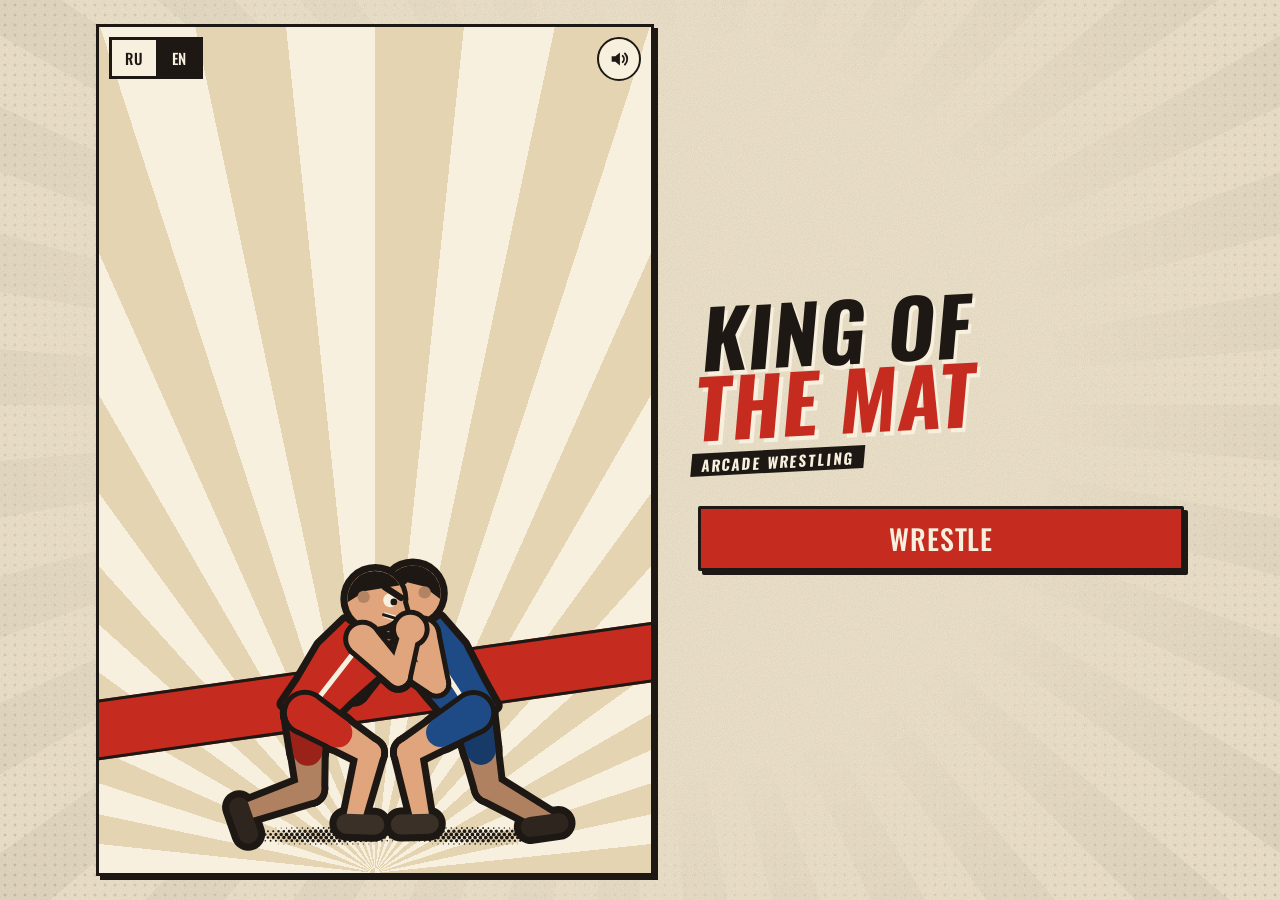
==== arcade/index.html @ d6fb2b9e "Add King of the Mat preview at /arcade/; Wrestler's Path pair-mechanic fix Co-Authored-By: Claude Op" ====
<!doctype html>
<html lang="ru">
  <head>
    <meta charset="UTF-8" />
    <meta name="viewport" content="width=device-width, initial-scale=1, maximum-scale=1, viewport-fit=cover" />
    <title>Король ковра</title>
    <script type="module" crossorigin src="./assets/index-BirPfp53.js"></script>
    <link rel="stylesheet" crossorigin href="./assets/index-i511P9Pd.css">
  </head>
  <body>
    <!-- Пока грузятся скрипты и SDK площадки — не пустой экран. -->
    <div id="app"><p class="boot" style="margin:40vh 0 0;text-align:center;font:700 22px/1.3 system-ui,sans-serif;color:#1d1813">Король ковра<br /><small style="font-weight:400;font-size:15px">King of the Mat</small></p></div>
  </body>
</html>
---- arcade/assets/index-i511P9Pd.css ----
:root{--lightningcss-light:initial;--lightningcss-dark: ;color-scheme:light;--paper:#efe4cc;--paper-2:#e4d4b2;--paper-3:#f8f0de;--ink:#1d1813;--ink-soft:#3b332a;--muted:#6f604c;--red:#c62b1f;--red-deep:#8f1d15;--blue:#1e4a86;--blue-deep:#13325e;--ochre:#dc9b23;--good:#2c7a4b;--warn:#b8700c;--bad:#c62b1f;--red-ink:#a8241a;--good-ink:#23663e;--warn-ink:#8a5300;--red-corner:#c62b1f;--blue-corner:#1e4a86;--font-display:"Oswald", "Arial Narrow", "Roboto Condensed", sans-serif;--font-body:"PT Sans", "Trebuchet MS", system-ui, sans-serif;--font-serif:"PT Serif", Georgia, "Times New Roman", serif;--border:3px solid var(--ink);--shadow:4px 4px 0 var(--ink);--shadow-sm:3px 3px 0 var(--ink);--grain:url("data:image/svg+xml,%3Csvg xmlns='http://www.w3.org/2000/svg' width='180' height='180'%3E%3Cfilter id='n'%3E%3CfeTurbulence type='fractalNoise' baseFrequency='0.85' numOctaves='3' stitchTiles='stitch'/%3E%3CfeColorMatrix values='0 0 0 0 0.11 0 0 0 0 0.09 0 0 0 0 0.07 0 0 0 0.13 0'/%3E%3C/filter%3E%3Crect width='100%25' height='100%25' filter='url(%23n)'/%3E%3C/svg%3E");--halftone:radial-gradient(var(--ink) .9px, transparent 1.5px);--fs-12:.75rem;--fs-13:.8125rem;--fs-15:.9375rem;--fs-16:1rem;--fs-17:1.0625rem;--fs-21:1.3125rem;--fs-28:1.75rem;--fs-44:2.75rem;--step--1:var(--fs-13);--step-0:var(--fs-16);--step-1:var(--fs-21);--step-2:var(--fs-28);--step-3:var(--fs-44);padding-top:env(safe-area-inset-top,0px);padding-bottom:env(safe-area-inset-bottom,0px)}*{box-sizing:border-box}[hidden]{display:none!important}html,body{overscroll-behavior:none;height:100%;overflow:hidden}body{background-color:var(--paper);background-image:var(--grain);color:var(--ink);font-family:var(--font-body);font-size:var(--step-0);-webkit-tap-highlight-color:transparent;touch-action:manipulation;-webkit-user-select:none;user-select:none;-webkit-touch-callout:none;margin:0;line-height:1.4}input,textarea{-webkit-user-select:text;user-select:text}#app{overscroll-behavior:contain;-webkit-overflow-scrolling:touch;flex-direction:column;height:100%;display:flex;overflow:hidden auto}.screen{flex-direction:column;flex:1 0 auto;gap:14px;width:100%;max-width:34rem;margin:0 auto;padding-block:14px 28px;padding-inline:16px;display:flex}h1,h2,h3{font-family:var(--font-display);text-transform:uppercase;text-wrap:balance;letter-spacing:.01em;margin:0;font-weight:700}p{margin:0}button{font:inherit;color:inherit}button:focus-visible,input:focus-visible{outline:3px solid var(--ochre);outline-offset:2px}.label{font-family:var(--font-display);font-size:var(--step--1);letter-spacing:.1em;text-transform:uppercase;color:var(--ink);text-wrap:balance}.muted,.hint{color:var(--muted);font-size:var(--step--1)}.panel{background:var(--paper-3);border:var(--border);box-shadow:var(--shadow);border-radius:2px;flex-direction:column;gap:10px;padding:14px;display:flex}.row{flex-wrap:wrap;gap:10px;display:flex}.btn{appearance:none;border:var(--border);background:var(--paper-3);box-shadow:var(--shadow-sm);min-height:54px;font-family:var(--font-display);font-size:var(--step-1);text-transform:uppercase;letter-spacing:.03em;cursor:pointer;border-radius:2px;padding:10px 18px;transition:transform 80ms,box-shadow 80ms}.btn-primary{background:var(--red);color:var(--paper-3)}.btn-danger{background:var(--ink);color:var(--paper-3)}.btn:active,.action:active:not(:disabled),.plan:active,.choice:active,.tech-card:active:not(:disabled),.move:active{box-shadow:0 0 0 var(--ink);transform:translate(3px,3px)}.link{appearance:none;color:var(--ink);text-decoration:underline;-webkit-text-decoration-color:var(--red);text-decoration-color:var(--red);text-underline-offset:3px;cursor:pointer;font-weight:700;font-size:inherit;background:0 0;border:0;padding:0 2px;text-decoration-thickness:2px}.icon-btn{appearance:none;border:2px solid var(--ink);background:var(--paper-3);cursor:pointer;border-radius:50%;flex:none;place-items:center;width:40px;height:40px;display:grid}.title-screen{gap:16px;position:relative;overflow:hidden}.poster-hero{border-bottom:var(--border);background:repeating-conic-gradient(from -90deg at 50% 100%, var(--paper-3) 0deg 6deg, var(--paper-2) 6deg 12deg);margin-inline:-16px;padding:18px 16px 22px;position:relative;overflow:hidden}.poster-hero:after{content:"";background:var(--red);border-block:var(--border);z-index:0;height:54px;position:absolute;inset:auto -20% 18%;transform:rotate(-8deg)}.hero-canvas{z-index:1;width:100%;height:210px;display:block;position:relative}.game-title{z-index:2;color:var(--ink);transform-origin:0;text-shadow:4px 4px 0 var(--paper-3);margin-top:-36px;font-size:clamp(3.2rem,17vw,5rem);line-height:.88;position:relative;transform:skew(-8deg)rotate(-3deg)}.game-title span{color:var(--red)}.title-sub{font-family:var(--font-display);text-transform:uppercase;letter-spacing:.08em;color:var(--ink-soft)}.slogan{font-family:var(--font-display);text-transform:uppercase;background:var(--ink);color:var(--paper-3);letter-spacing:.06em;align-self:flex-start;padding:4px 10px;transform:rotate(-2deg)}.continue-name{font-family:var(--font-display);text-transform:uppercase;font-size:var(--step-2);line-height:1.05}.new-career{gap:14px}.field{border:0;flex-direction:column;gap:8px;min-width:0;margin:0;padding:0;display:flex}.field-label{padding:0;font-weight:700}.field input:not([type]),.field input[type=text]{border:var(--border);min-height:50px;color:var(--ink);font:inherit;font-size:var(--fs-17);background:#fffaf0;border-radius:2px;padding:0 12px}.chips{flex-wrap:wrap;gap:8px;display:flex}.chip input{opacity:0;pointer-events:none;position:absolute}.chip span,.chip-btn{border:2px solid var(--ink);background:var(--paper-3);cursor:pointer;min-height:40px;font-size:var(--fs-15);border-radius:2px;align-items:center;padding:0 12px;font-weight:700;display:inline-flex}.chip input:checked+span,.chip-btn.on{background:var(--ink);color:var(--paper-3)}.chip input:focus-visible+span{outline:3px solid var(--ochre);outline-offset:2px}.look-editor{gap:12px;display:grid}.look-preview{border:var(--border);width:100%;height:clamp(220px,32dvh,260px);box-shadow:var(--shadow-sm);background:var(--paper-2);display:block}.look-rows{gap:10px;display:grid}.look-label{font-family:var(--font-display);font-size:var(--step--1);text-transform:uppercase;letter-spacing:.04em;color:var(--muted);margin-bottom:4px;display:block}.look-choices{flex-wrap:wrap;gap:6px;display:flex}.look-choices .chip-btn{min-height:34px;font-size:var(--fs-13);padding:0 9px}.swatch{border:3px solid var(--ink);background:var(--swatch);cursor:pointer;border-radius:50%;width:32px;height:32px}.swatch[aria-pressed=true]{box-shadow:0 0 0 3px var(--paper-3), 0 0 0 6px var(--red)}.swatch:focus-visible,.look-choices .chip-btn:focus-visible{outline:3px solid var(--ochre);outline-offset:3px}.mirror-btn{width:100%;margin-top:8px}.confirm{flex-direction:column;gap:10px;display:flex}.ladder-preview{color:var(--muted);font-size:var(--step--1);gap:2px;margin:0;padding:0 0 0 1.4em;display:grid}.topbar{justify-content:space-between;align-items:flex-end;gap:12px;display:flex}.who-name{font-family:var(--font-display);text-transform:uppercase;font-size:var(--step-2);overflow-wrap:anywhere;line-height:1}.who-title{font-size:var(--fs-12);color:var(--red-ink);text-wrap:balance;font-weight:700;line-height:1.2}.tricky-note{border:2px solid var(--red);background:var(--paper-3);color:var(--red-ink);font-size:var(--fs-13);align-items:flex-start;gap:6px;margin:0;padding:6px 8px;font-weight:700;line-height:1.25;display:flex}.tricky-note .ico,.tricky-note svg{flex:none;margin-top:1px}.new-title{text-align:center;font-family:var(--font-display);text-transform:uppercase;letter-spacing:.04em;color:var(--ink-soft);text-wrap:balance;margin:0}.new-title b{color:var(--red)}.clock{text-align:right;font-variant-numeric:tabular-nums;align-items:flex-end;gap:10px;display:flex}.clock-day{color:var(--muted);font-size:var(--step--1)}.clock-time{font-family:var(--font-display);font-size:var(--step-2);line-height:1}.event{border:var(--border);box-shadow:var(--shadow);background:var(--red);color:var(--paper-3);border-radius:2px;flex-direction:column;gap:6px;padding:14px;display:flex;position:relative;overflow:hidden}.event:before{content:"";background-image:var(--halftone);opacity:.25;pointer-events:none;background-size:7px 7px;width:46%;position:absolute;inset:0 0 0 auto;-webkit-mask-image:linear-gradient(90deg,#0000,#000);mask-image:linear-gradient(90deg,#0000,#000)}.event>*{z-index:1;position:relative}.event-today{background:var(--ink)}.event .label{color:var(--paper-3)}.event-head{justify-content:space-between;align-items:center;gap:10px;display:flex}.event-title{font-family:var(--font-display);text-transform:uppercase;font-size:var(--step-1);line-height:1.1}.event-sub{font-size:var(--step--1)}.event .link{color:var(--paper-3)}.event .btn{margin-top:6px}.event .btn-primary{background:var(--ochre);color:var(--ink)}.event .chip-btn{color:var(--ink)}.event .chip-btn.on{background:var(--paper-3);color:var(--ink);border-color:var(--paper-3)}.ladder{gap:4px;display:inline-flex}.ladder i{border:2px solid var(--paper-3);width:11px;height:11px;transform:rotate(45deg)}.ladder i.done{background:var(--ochre);border-color:var(--ochre)}.ladder i.now{background:var(--paper-3)}.meter-row{grid-template-columns:7.2rem 1fr 2.4rem;align-items:center;gap:10px;display:grid}.meter-label{font-size:var(--fs-15);font-weight:700}.meter-value{text-align:right;font-family:var(--font-display);font-variant-numeric:tabular-nums;font-size:var(--fs-17)}.bar{border:2px solid var(--ink);background:var(--paper-2);height:14px;display:block;overflow:hidden}.bar-fill{background:repeating-linear-gradient(-45deg, var(--ink) 0 5px, var(--ink-soft) 5px 9px);height:100%;transition:width .4s ease-out;display:block}.bar-energy .bar-fill{background:repeating-linear-gradient(-45deg, var(--ochre) 0 5px, #c4861a 5px 9px)}.bar-low .bar-fill,.bar-mine .bar-fill{background:repeating-linear-gradient(-45deg, var(--red) 0 5px, var(--red-deep) 5px 9px)}.bar-theirs .bar-fill{background:repeating-linear-gradient(-45deg, var(--blue) 0 5px, var(--blue-deep) 5px 9px)}.bar-gas{border-color:var(--ink);height:10px}.bar-gas .bar-fill{background:var(--paper-3)}.weight-row{flex-wrap:wrap;align-items:center;gap:8px;padding-block:4px;display:flex}.weight-row>div{margin-right:auto}.weight-value{font-family:var(--font-display);font-size:var(--step-2);font-variant-numeric:tabular-nums;line-height:1.05}.weight-value small{font-size:var(--step--1);color:var(--muted)}.tag{font-family:var(--font-display);font-size:var(--step--1);text-transform:uppercase;letter-spacing:.04em;border:2px solid;border-radius:2px;padding:3px 9px;display:inline-block;transform:rotate(-2deg)}.tag-good{color:var(--good-ink)}.tag-warn{color:var(--warn-ink)}.tag-bad{color:var(--red-ink)}.warning{color:var(--red-ink);font-size:var(--step--1);font-weight:700}.note{font-size:var(--step--1);border-left:4px solid var(--ink);padding-left:10px;font-weight:700}.confirm-box{background:var(--paper-3);color:var(--ink);border:var(--border);box-shadow:var(--shadow-sm);gap:10px;margin-top:10px;padding:12px;display:grid}.confirm-box p{font-size:var(--step-0);text-transform:none;letter-spacing:0}.confirm-actions{gap:8px;display:grid}.confirm-actions .btn{min-height:48px;font-size:var(--step-0)}.arsenal-row{grid-template-columns:7.2rem 1fr;align-items:start;gap:10px;display:grid}.arsenal-chips{flex-wrap:wrap;gap:6px;min-width:0;display:flex}.chip-mini{font-size:var(--fs-12);border:1.5px solid var(--ink);background:var(--paper);padding:2px 7px}.chip-mini b{color:var(--red-ink)}.chip-mini b.chip-def,.arsenal-legend .chip-def{color:var(--blue)}.arsenal-legend{font-size:var(--fs-12);text-transform:none;letter-spacing:0;font-weight:400;display:block}.arsenal-legend b{color:var(--red-ink)}.actions-wrap{flex-direction:column;gap:8px;display:flex}.actions{grid-template-columns:repeat(2,minmax(0,1fr));gap:12px;display:grid}.action{appearance:none;text-align:left;border:var(--border);background:var(--paper-3);min-height:92px;box-shadow:var(--shadow-sm);cursor:pointer;border-radius:2px;flex-direction:column;gap:3px;padding:10px 12px;transition:transform 80ms,box-shadow 80ms;display:flex}.action:disabled{cursor:default;box-shadow:none;background:var(--paper-2);color:var(--ink-soft);border-style:dashed}.action:disabled .fx{filter:grayscale()}.action-title{font-family:var(--font-display);text-transform:uppercase;font-size:var(--fs-17);line-height:1.1}.action-train .action-title:after{content:" · игра";font-family:var(--font-body);text-transform:none;font-size:var(--step--1);color:var(--red-ink)}:lang(en) .action-train .action-title:after{content:" · mini‑game"}:lang(en) .corner-coach:before{content:"C"}.action-cost{font-size:var(--step--1);color:var(--muted);font-variant-numeric:tabular-nums}.action-effect{font-size:var(--step--1);color:var(--red-ink);font-weight:700}.action-sleep{background:var(--ink);min-height:62px;color:var(--paper-3);grid-column:1/-1}.action-sleep .action-cost{color:var(--paper-2)}.log{font-size:var(--step--1);color:var(--muted);flex-direction:column;gap:4px;display:flex}.log .log-new{color:var(--ink)}.hub-foot{justify-content:space-between;align-items:center;gap:12px;margin-top:auto;display:flex}.flash{border:var(--border);border-left:10px solid var(--red);background:var(--paper-3);padding:10px 12px;font-weight:700}.day-event{padding-top:0;overflow:hidden}.day-event>.label{background:var(--red);color:var(--paper-3);margin-inline:-14px;padding:6px 14px}.day-event-title{font-size:var(--step-1);line-height:1.1}.choices{gap:10px;display:grid}.choice{appearance:none;text-align:left;border:var(--border);background:var(--paper);box-shadow:var(--shadow-sm);cursor:pointer;border-radius:2px;flex-direction:column;gap:2px;min-height:56px;padding:10px 12px;transition:transform 80ms,box-shadow 80ms;display:flex}.choice-label{text-wrap:balance;font-weight:700}.choice-effect{font-size:var(--step--1);color:var(--red-ink)}.choice:disabled{cursor:default;opacity:.55;box-shadow:none}.choice:disabled .choice-effect{color:var(--muted)}.day-event-later{font-size:var(--step--1);justify-content:space-between;align-items:baseline;gap:12px;margin-top:10px;display:flex}.day-event-later .link{flex:none}.day-event.day-event-mini{justify-content:space-between;align-items:center;gap:12px;padding:8px 14px;display:flex}.day-event-mini .label{background:var(--red);color:var(--paper-3);margin:0 6px 0 0;padding:2px 6px;display:inline}.coach-plan{flex-direction:column;gap:6px;display:flex}.coach-plan .muted{font-size:var(--step--1);margin:0}.plans{flex-direction:column;gap:8px;display:flex}.plan-grid{grid-template-columns:repeat(3,minmax(0,1fr));gap:10px;display:grid}.plan{appearance:none;border:var(--border);background:var(--paper-3);box-shadow:var(--shadow-sm);text-align:left;cursor:pointer;border-radius:2px;flex-direction:column;gap:4px;min-height:96px;padding:10px;transition:transform 80ms,box-shadow 80ms;display:flex}.plan-suggested{background:var(--ochre)}.plan-title{font-family:var(--font-display);text-transform:uppercase;font-size:var(--fs-16);line-height:1.05}.plan-hint{font-size:var(--fs-12);color:var(--ink-soft);line-height:1.25}.plan-tag{font-family:var(--font-display);font-size:var(--fs-12);text-transform:uppercase;letter-spacing:.05em;background:var(--ink);color:var(--paper-3);align-self:flex-start;margin-top:auto;padding:1px 6px}.plan-wrap{display:flex;position:relative}.plan-wrap .plan{flex:1;padding-right:30px}.plan-custom{background:#e8eef7}.plan-pencil{appearance:none;border:2px solid var(--ink);background:var(--paper-3);width:28px;height:28px;font-size:var(--fs-15);cursor:pointer;border-radius:2px;line-height:1;position:absolute;top:6px;right:6px}.plan-add{box-shadow:none;background:0 0;border-style:dashed;justify-content:center}.plan-add .plan-title{color:var(--red-ink)}.plan-steps{gap:6px;margin:0;padding:0;list-style:none;display:grid}.plan-step{border:2px solid var(--ink);background:var(--paper-3);grid-template-columns:auto 1fr auto;align-items:center;gap:8px;padding:6px 8px;display:grid}.plan-step-bad{border-color:var(--bad);background:#f6dcd6}.step-time{font-family:var(--font-display);font-size:var(--fs-13);color:var(--muted);min-width:2.6em}.step-main{flex-direction:column;gap:2px;min-width:0;display:flex}.step-main .fx{font-size:var(--fs-12)}.step-problem{font-size:var(--fs-12);color:var(--red-ink);font-weight:700}.step-btn{appearance:none;border:2px solid var(--ink);background:var(--paper);width:30px;height:30px;font-size:var(--fs-12);cursor:pointer;border-radius:2px}.step-btn:disabled{opacity:.35;cursor:default}.step-del{color:var(--red-ink);font-weight:700}.plan-empty{border:2px dashed var(--muted);color:var(--muted);text-align:center;font-size:var(--step--1);padding:10px}.plan-outline{font-size:var(--step--1);color:var(--ink-soft)}.plan-outline:empty{display:none}.plan-palette{grid-template-columns:repeat(2,minmax(0,1fr));gap:8px;display:grid}.palette-btn{appearance:none;text-align:left;border:var(--border);background:var(--paper-3);box-shadow:var(--shadow-sm);cursor:pointer;font:inherit;border-radius:2px;flex-direction:column;gap:2px;padding:8px 10px;transition:transform 80ms,box-shadow 80ms;display:flex}.palette-btn b{font-family:var(--font-display);text-transform:uppercase;font-weight:500}.palette-btn span{font-size:var(--fs-12);color:var(--muted)}.palette-btn:active:not(:disabled){box-shadow:0 0 0 var(--ink);transform:translate(3px,3px)}.palette-btn:disabled{opacity:.45;box-shadow:none;cursor:default}.day-skipped{color:var(--red-ink);font-size:var(--step--1);margin:0;padding-left:18px}.training{gap:12px}.rules{font-size:var(--fs-17)}.back-link{align-self:center;padding:8px}.mg-progress{font-family:var(--font-display);text-transform:uppercase;letter-spacing:.04em;color:var(--red-ink)}.mg-stage{flex-direction:column;gap:10px;min-height:300px;display:flex}.mg-pause{border:var(--border);background-color:var(--paper-2);background-image:var(--halftone);min-height:260px;font-family:var(--font-display);text-transform:uppercase;font-size:var(--step-1);text-align:center;background-size:8px 8px;flex:1;place-items:center;padding:12px;display:grid}.mg-feedback{text-align:center;min-height:1.5em;font-family:var(--font-display);text-transform:uppercase;font-size:var(--fs-17)}.mg-feedback.good{color:var(--good-ink)}.mg-feedback.ok{color:var(--warn-ink)}.mg-feedback.bad{color:var(--red-ink)}.multiplier{font-family:var(--font-display);font-size:var(--step-3);color:var(--paper-3);background:var(--red);border:var(--border);box-shadow:var(--shadow);align-self:flex-start;padding:4px 14px;line-height:1;transform:rotate(-3deg)}.gains{border:var(--border);background:var(--paper-3);box-shadow:var(--shadow-sm);margin:0;padding:0;list-style:none;display:grid}.gains li{font-variant-numeric:tabular-nums;justify-content:space-between;gap:12px;padding:10px 12px;display:flex}.gains li b{white-space:nowrap}.gains li>span{text-wrap:balance}.gains li+li{border-top:1.5px dashed var(--ink)}.tech-grid,.tech-list{grid-template-columns:repeat(2,minmax(0,1fr));gap:10px;display:grid}.tech-card{appearance:none;text-align:left;border:var(--border);background:var(--paper-3);box-shadow:var(--shadow-sm);cursor:pointer;border-radius:2px;flex-direction:column;gap:4px;min-height:86px;padding:10px;transition:transform 80ms,box-shadow 80ms;display:flex}.tech-card:disabled{cursor:default}.tech-grid .tech-card:disabled{opacity:.6}.tech-top{justify-content:space-between;align-items:baseline;gap:6px;display:flex}.tech-title{font-family:var(--font-display);text-transform:uppercase;font-size:var(--fs-15);line-height:1.1}.tech-points{font-family:var(--font-display);font-size:var(--step--1);color:var(--paper-3);background:var(--red);white-space:nowrap;padding:0 5px}.tech-mech,.tech-note{font-size:var(--fs-12);color:var(--muted)}.tech-mastery{border:1.5px solid var(--ink);background:var(--paper-2);height:8px;margin-top:auto;overflow:hidden}.tech-mastery span{background:repeating-linear-gradient(-45deg, var(--red) 0 4px, var(--red-deep) 4px 7px);height:100%;display:block}.tech-new{background:#fff6dc}.tech-new .tech-note{color:var(--good-ink);font-weight:700}.tech-locked{opacity:.5;box-shadow:none}.tech-list .tech-card{cursor:default;min-height:0}.tech-list .tech-locked{opacity:1;box-shadow:var(--shadow-sm)}.tech-modes{gap:6px;margin-top:2px;display:grid}.tech-mode{appearance:none;font:inherit;color:inherit;text-align:left;border:2px solid var(--ink);background:var(--paper);box-shadow:2px 2px 0 var(--ink);cursor:pointer;border-radius:2px;flex-direction:column;gap:3px;min-height:44px;padding:6px 8px;transition:transform 80ms,box-shadow 80ms;display:flex}.tech-mode:active:not(:disabled){box-shadow:0 0 0 var(--ink);transform:translate(2px,2px)}.tech-mode:disabled{cursor:default;opacity:.55;box-shadow:none}.tech-mode-name{font-weight:700;font-size:var(--fs-12);text-wrap:balance;line-height:1.15}.tech-mech{text-wrap:balance}.tech-mode .tech-mastery{margin-top:2px}.tech-mode[data-mode=defense] .tech-mastery span{background:repeating-linear-gradient(-45deg, var(--blue) 0 4px, var(--blue-deep) 4px 7px)}.tech-rust{color:var(--red-ink);font-style:normal;font-weight:700}.tap-pad{appearance:none;border:var(--border);background:var(--red);min-height:120px;color:var(--paper-3);font-family:var(--font-display);text-transform:uppercase;letter-spacing:.03em;cursor:pointer;-webkit-user-select:none;user-select:none;-webkit-touch-callout:none;touch-action:none;box-shadow:var(--shadow);border-radius:2px;font-size:2.1rem;transition:transform 60ms,box-shadow 60ms}.tap-pad:active{box-shadow:1px 1px 0 var(--ink);transform:translate(3px,3px)}.tap-pad-wait,.tap-pad-wait:active{background:var(--paper-2);color:var(--ink-soft);box-shadow:none;cursor:default;transform:none}.tap-pad-timing{background:var(--paper-3);color:var(--red-ink);flex-direction:column;justify-content:center;align-items:center;gap:4px;display:flex}.tap-pad small{font-family:var(--font-body);font-size:var(--step--1);text-transform:none;letter-spacing:0;color:var(--muted)}.handoff{border:var(--border);min-height:172px;box-shadow:var(--shadow);text-align:center;color:var(--paper-3);background-size:8px 8px;flex-direction:column;justify-content:center;align-items:center;gap:6px;padding:12px;display:flex}.handoff-mine{background-color:var(--red)}.handoff-theirs{background-color:var(--blue)}.handoff-title{font-family:var(--font-display);font-size:var(--step-2);text-transform:uppercase;text-wrap:balance;transform:skew(-8deg)}.handoff-sub{opacity:.9;text-wrap:balance;font-weight:700}.position{border:var(--border);min-height:172px;box-shadow:var(--shadow);background:var(--paper-3);flex-direction:column;justify-content:center;gap:12px;padding:14px 12px;display:flex}.position-head{font-family:var(--font-display);text-transform:uppercase;justify-content:space-between;align-items:baseline;gap:12px;display:flex}.position-head b{min-width:0;font-size:var(--step-1);white-space:nowrap;text-overflow:ellipsis;font-weight:500;overflow:hidden}.position-head b:first-child{color:var(--red-ink);flex-shrink:0}.position-head b:last-child{color:var(--blue)}.position-track{border:var(--border);background:var(--blue);height:26px;position:relative}.position-me{background:var(--red);border-right:3px solid var(--ink);position:absolute;inset:0 auto 0 0}.position-track i{background:var(--ink);width:6px;box-shadow:0 0 0 2px var(--paper-3);margin-left:-3px;position:absolute;top:-10px;bottom:-10px}.position-why{text-align:center;text-wrap:balance;margin:0;font-weight:700}.mech-hint{color:var(--muted);font-size:var(--step--1);text-align:center}.tug{border:var(--border);background:var(--blue);height:26px;position:relative;overflow:hidden}.tug-fill{background:repeating-linear-gradient(-45deg, var(--red) 0 8px, var(--red-deep) 8px 13px);width:50%;position:absolute;inset:0 auto 0 0}.tug-mid{background:var(--ink);width:4px;margin-left:-2px;position:absolute;top:0;bottom:0;left:50%}.tug-labels{font-family:var(--font-display);text-transform:uppercase;font-size:var(--step--1);justify-content:space-between;margin-top:-6px;display:flex}.tug-labels span:first-child{color:var(--red-ink)}.tug-labels span:last-child{color:var(--blue)}.timing{border:var(--border);background:var(--paper-2);height:44px;position:relative;overflow:hidden}.timing-zone{background:var(--ochre);justify-content:center;display:flex;position:absolute;top:0;bottom:0}.timing-perfect{background:var(--paper-3);width:30%;height:100%}.timing-marker{background:var(--red);border-inline:2px solid var(--ink);width:7px;margin-left:-3.5px;position:absolute;top:-2px;bottom:-2px;left:0}.react-target{appearance:none;aspect-ratio:1;border:4px solid var(--ink);background-color:var(--paper-2);background-image:var(--halftone);width:min(100%,220px);color:var(--ink-soft);font-family:var(--font-display);font-size:var(--fs-28);text-transform:uppercase;cursor:pointer;touch-action:none;-webkit-user-select:none;user-select:none;box-shadow:var(--shadow);background-size:8px 8px;border-radius:50%;align-self:center}.react-target.lit{background:var(--red);color:var(--paper-3);box-shadow:0 0 0 10px var(--ochre), var(--shadow)}.pair{grid-template-columns:repeat(2,minmax(0,1fr));gap:12px;display:grid}.pair .pair-target{width:100%;max-width:180px;font-size:var(--fs-17);justify-self:center}.pair-target.held{filter:brightness(.9);transform:scale(.95)}.beats{grid-template-columns:repeat(auto-fit,minmax(38px,1fr));gap:6px;display:grid}.beat{isolation:isolate;height:50px;font-size:var(--fs-13);border:var(--border);background:var(--paper-3);font-family:var(--font-display);text-transform:uppercase;place-items:center;transition:transform 80ms;display:grid;position:relative}.beat:before{content:"";z-index:-1;height:calc(var(--fill,0) * 100%);background:#c62b1f3d;position:absolute;inset:auto 0 0}.beat.on:before,.beat.hit:before{display:none}.beat-target{border-color:var(--red);color:var(--red-ink)}.beat.on{background:var(--ink);color:var(--paper-3);transform:scale(1.08)}.bridge{aspect-ratio:1;border:var(--border);background:var(--paper-2);touch-action:none;-webkit-user-select:none;user-select:none;border-radius:50%;width:min(100%,260px);margin:0 auto;position:relative}.bridge-ring{width:var(--ring);aspect-ratio:1;border:3px dashed var(--ink);pointer-events:none;background:#dc9b2340;border-radius:50%;position:absolute;top:50%;left:50%;transform:translate(-50%,-50%)}.bridge.in .bridge-ring{background:#2c7a4b4d}.bridge-ball{border:var(--border);background:var(--red);pointer-events:none;border-radius:50%;width:34px;height:34px;position:absolute;top:50%;left:50%;transform:translate(-50%,-50%)}.seq-time{border:2px solid var(--ink);background:var(--paper-2);height:10px;overflow:hidden}.seq-time span{background:var(--red);width:100%;height:100%;display:block}.seq{border:var(--border);background-color:var(--paper-2);background-image:var(--halftone);touch-action:none;background-size:10px 10px;height:230px;position:relative}.seq-dot{border:var(--border);background:var(--paper-3);width:64px;height:64px;color:var(--ink);font-family:var(--font-display);font-size:var(--fs-28);cursor:pointer;box-shadow:var(--shadow-sm);border-radius:50%;position:absolute}.seq-dot.done{background:var(--red);color:var(--paper-3);box-shadow:none}.dodge{grid-template-columns:repeat(3,minmax(0,1fr));gap:8px;height:190px;display:grid}.dodge-lane{border:var(--border);background-color:var(--paper-2);background-image:var(--halftone);cursor:pointer;touch-action:none;background-size:10px 10px;position:relative;overflow:hidden}.dodge-foot{width:52px;height:52px;color:var(--ink);opacity:0;margin-left:-26px;transition:opacity 80ms;position:absolute;bottom:14px;left:50%}.dodge-foot svg{width:100%;height:100%}.dodge-lane.foot .dodge-foot{opacity:1}.dodge-sweep{background:var(--red);border:2px solid var(--ink);opacity:0;height:18px;transform:translateY(calc(var(--p,0) * (var(--lane-h,190px) - 14px - 52px - 9px)));position:absolute;top:0;left:8%;right:8%}.dodge-lane.threat{background-color:#f3d2c8}.dodge-lane.threat .dodge-sweep,.dodge-lane.hit .dodge-sweep{opacity:1}.dodge-lane.hit{background-color:#f3d2c8}.dodge-lane.hit .dodge-foot{color:var(--red)}.rock{border:var(--border);background-color:var(--paper-2);background-image:var(--halftone);touch-action:none;cursor:ew-resize;background-size:10px 10px;place-items:center;height:190px;display:grid;position:relative}.rock-body{border:var(--border);background:var(--blue,#2a5aa0);transform-origin:50% 100%;border-radius:28px 28px 10px 10px;width:56px;height:110px;transition:transform .12s ease-out}.rock-body.left{transform:rotate(-22deg)}.rock-body.right{transform:rotate(22deg)}.rock-arrows{font-size:var(--fs-21);color:var(--ink-soft);letter-spacing:.4em;position:absolute;bottom:8px}.brace-dot{border:var(--border);background:radial-gradient(circle, var(--paper-3) 54%, transparent 56%), conic-gradient(var(--red) calc(var(--p,0) * 360deg), var(--paper-2) 0);width:72px;height:72px;color:var(--ink);font-family:var(--font-display);text-transform:uppercase;font-size:var(--fs-13);box-shadow:var(--shadow-sm);cursor:pointer;touch-action:none;border-radius:50%;position:absolute}.brace-dot.held{box-shadow:none;transform:scale(.94)}.pace{flex-direction:column;gap:10px;display:flex}.pace-track{border:var(--border);background:var(--paper-2);height:46px;position:relative;overflow:hidden}.pace-band{background:var(--ochre);position:absolute;top:0;bottom:0}.pace-needle{background:var(--red);border-inline:2px solid var(--ink);width:7px;margin-left:-3.5px;position:absolute;top:-2px;bottom:-2px}.pace-info{color:var(--muted);font-variant-numeric:tabular-nums;justify-content:space-between;display:flex}.pace-info b{color:var(--ink)}.pace .tap-pad{min-height:170px}.lift{grid-template-columns:64px 1fr;align-items:stretch;gap:14px;display:grid}.lift-tube{border:var(--border);background:var(--paper-2);height:280px;position:relative;overflow:hidden}.lift-zone{background:var(--ochre);align-items:center;display:flex;position:absolute;left:0;right:0}.lift-perfect{background:var(--paper-3);width:100%;height:35%}.lift-fill{background:repeating-linear-gradient(-45deg, var(--red) 0 6px, var(--red-deep) 6px 10px);border:2px solid var(--ink);border-bottom:0;height:0;position:absolute;bottom:0;left:12px;right:12px}.lift-pad{min-height:280px;font-size:var(--fs-21)}.steps{grid-template-columns:1fr 1fr;gap:10px;display:grid}.step-pad{min-height:150px;font-size:var(--fs-28);background:var(--paper-3);color:var(--muted)}.step-pad.next{background:var(--red);color:var(--paper-3)}.step-pad:disabled{cursor:default}.whack{grid-template-columns:repeat(3,1fr);gap:8px;display:grid}.whack-cell{aspect-ratio:1;border:var(--border);background-color:var(--paper-2);background-image:var(--halftone);cursor:pointer;touch-action:none;-webkit-user-select:none;user-select:none;background-size:10px 10px;width:100%;max-height:120px;position:relative}.whack-hand{border:3px solid var(--ink);background:var(--blue);color:var(--paper-3);pointer-events:none;border-radius:50%;place-items:center;transition:transform 90ms ease-out;display:grid;position:absolute;inset:12%;transform:scale(0)}.whack-hand svg{width:62%;height:62%}.whack-cell.on .whack-hand{transform:scale(1)}.whack-cell.hit .whack-hand{animation:.22s ease-in forwards whack-off}.whack-cell.locked{filter:grayscale(.6)brightness(.9)}@keyframes whack-off{0%{opacity:1;transform:scale(1)}to{opacity:0;transform:translate(40%,-60%)rotate(35deg)scale(.4)}}.track{touch-action:none;-webkit-user-select:none;user-select:none;gap:8px;display:grid}.track-bar .pace-band{transition:box-shadow 80ms}.track-bar.in .pace-band{box-shadow:inset 0 0 0 4px var(--ink)}.track-pad{border:var(--border);background:var(--paper-3);min-height:130px;box-shadow:var(--shadow);cursor:ew-resize;text-align:center;align-content:center;place-items:center;gap:4px;display:grid}.track-pad b{font-family:var(--font-display);font-weight:500;font-size:var(--fs-28);text-transform:uppercase;color:var(--red-ink)}.track-pad small{color:var(--muted)}.arrows{grid-template-columns:repeat(3,minmax(0,1fr));grid-template-areas:".up.""left sign right"".down.";gap:8px;width:min(100%,320px);margin:0 auto;display:grid}.arrow-up{grid-area:up}.arrow-left{grid-area:left}.arrow-right{grid-area:right}.arrow-down{grid-area:down}.arrow-btn{aspect-ratio:1;border:var(--border);background:var(--paper-3);color:var(--ink);box-shadow:var(--shadow-sm);cursor:pointer;touch-action:none;-webkit-user-select:none;user-select:none;place-items:center;display:grid}.arrow-btn:active{box-shadow:1px 1px 0 var(--ink);transform:translate(2px,2px)}.arrow-btn span,.arrow-sign [data-arrow]{place-items:center;width:58%;height:58%;display:grid}.arrow-btn svg,.arrow-sign svg{width:100%;height:100%}.arrow-sign{aspect-ratio:1;border:var(--border);background:var(--red);color:var(--paper-3);touch-action:none;-webkit-user-select:none;user-select:none;grid-area:sign;place-items:center;display:grid;position:relative}.arrow-sign [data-arrow]{width:70%;height:70%;transition:transform 90ms}.arrow-sign:not([data-dir]) [data-arrow]{opacity:.25}.arrow-sign b{font-family:var(--font-display);font-weight:500;font-size:var(--fs-13);text-transform:uppercase;position:absolute}.arrow-sign.ok{animation:.18s sign-ok}.arrow-sign.locked{filter:grayscale(.7)brightness(.85)}.swipe-field{aspect-ratio:1;border:var(--border);background:var(--red);width:min(100%,240px);color:var(--paper-3);touch-action:none;-webkit-user-select:none;user-select:none;cursor:grab;place-items:center;margin:0 auto;display:grid;position:relative}.swipe-field [data-arrow]{pointer-events:none;place-items:center;width:62%;height:62%;transition:transform 90ms;display:grid}.swipe-field svg{width:100%;height:100%}.swipe-field:not([data-dir]) [data-arrow]{opacity:.25}.swipe-field b{font-family:var(--font-display);font-weight:500;font-size:var(--fs-13);text-transform:uppercase;pointer-events:none;position:absolute;bottom:8px}.swipe-field.ok{animation:.18s sign-ok}.swipe-field.locked{filter:grayscale(.7)brightness(.85)}.bout .swipe-field{width:min(100%,30dvh,240px)}@keyframes sign-ok{0%{background:var(--good)}to{background:var(--red)}}.quality{min-height:120px;font-family:var(--font-display);font-size:var(--step-2);text-transform:uppercase;text-align:center;text-wrap:balance;place-items:center;display:grid;transform:rotate(-3deg)}.quality-perfect{color:var(--ochre);text-shadow:3px 3px 0 var(--ink)}.quality-hit{color:var(--good-ink)}.quality-miss{color:var(--red-ink)}.bout{gap:10px}.bout-round{text-align:center}.scoreboard{border:var(--border);box-shadow:var(--shadow);grid-template-columns:minmax(0,1fr) auto minmax(0,1fr);align-items:stretch;display:grid}.sb-side{min-width:0;color:var(--paper-3);flex-direction:column;gap:4px;padding:8px 10px;display:flex}.sb-red{background:var(--red)}.sb-blue{background:var(--blue);text-align:right}.sb-name{font-family:var(--font-display);text-transform:uppercase;font-size:var(--step--1);letter-spacing:.03em;white-space:nowrap;text-overflow:ellipsis;overflow:hidden}.sb-score{font-family:var(--font-display);font-variant-numeric:tabular-nums;font-size:2.8rem;line-height:1}.sb-mid{background:var(--ink);color:var(--paper-3);border-inline:var(--border);flex-direction:column;justify-content:center;align-items:center;padding-inline:8px;display:flex}.sb-period{font-size:var(--fs-12);text-transform:uppercase;letter-spacing:.08em;opacity:.8}.sb-clock{font-family:var(--font-display);font-size:var(--step-2);color:var(--ochre);font-variant-numeric:tabular-nums;line-height:1.1}.sb-position{font-size:var(--fs-12);text-align:center;opacity:.85;text-wrap:balance;line-height:1.2}.arena-wrap{position:relative}.arena{border:var(--border);width:100%;height:clamp(200px,36vh,310px);box-shadow:var(--shadow);background:var(--paper-2);display:block}.prompt{text-align:center;min-height:2.8em;font-weight:700;font-size:var(--fs-17);text-wrap:balance}.control{flex-direction:column;gap:10px;min-height:172px;display:flex}.moves{gap:8px;display:grid}.screen-title{font-size:min(var(--step-3), 12vw);overflow-wrap:break-word;-webkit-hyphens:auto;hyphens:auto;line-height:1.05;transform:skew(-6deg)}.weighin,.summary{text-align:center;justify-content:center;align-items:center;gap:18px}.weighin .btn,.summary .btn{align-self:stretch}.scale{background:var(--paper-3);border:var(--border);width:min(100%,18rem);box-shadow:var(--shadow);padding:18px}.scale-display{font-family:var(--font-display);font-variant-numeric:tabular-nums;background:var(--ink);color:var(--ochre);padding:8px 12px;font-size:3.4rem;line-height:1}.scale-limit{color:var(--muted);margin-top:8px;font-weight:700}.verdict{text-wrap:balance;font-weight:700}.verdict.good{color:var(--good-ink)}.verdict.bad{color:var(--red-ink)}.rounds{grid-template-columns:repeat(var(--rounds,3), minmax(0, 1fr));gap:8px;margin:0;padding:0;list-style:none;display:grid}.rounds[style*="--rounds: 4"],.rounds[style*="--rounds: 5"]{gap:4px}.rounds[style*="--rounds: 4"] li,.rounds[style*="--rounds: 5"] li{font-size:var(--fs-12);padding:6px 4px}.rounds li{border:var(--border);background:var(--paper-3);font-size:var(--step--1);color:var(--muted);flex-direction:column;padding:8px;display:flex}.rounds li span:first-child{font-family:var(--font-display);text-transform:uppercase;color:var(--ink)}.rounds li.now{background:var(--ochre);color:var(--ink)}.rounds li.won{background:var(--ink);color:var(--paper-2)}.rounds li.won span:first-child{color:var(--paper-3)}.versus-head{grid-template-columns:minmax(0,1fr) auto minmax(0,1fr);align-items:start;gap:8px;display:grid}.corner{border-top:8px solid;flex-direction:column;gap:2px;min-width:0;padding-top:6px;display:flex}.corner .label{color:var(--muted)}.corner b{font-family:var(--font-display);text-transform:uppercase;font-size:var(--step-1);overflow-wrap:anywhere;line-height:1.05}.corner-red{border-color:var(--red)}.corner-blue{border-color:var(--blue);text-align:right}.versus-vs{font-family:var(--font-display);font-size:var(--fs-21);color:var(--paper-3);background:var(--ink);margin-top:16px;padding:2px 8px;transform:rotate(-6deg)}.compare-row{grid-template-columns:2rem 1fr 2rem;grid-template-areas:"mine bars theirs""label label label";align-items:center;column-gap:8px;display:grid}.compare-num{font-family:var(--font-display);font-variant-numeric:tabular-nums}.compare-num.mine{color:var(--red-ink);grid-area:mine}.compare-num.theirs{text-align:right;color:var(--blue);grid-area:theirs}.compare-bars{grid-area:bars;gap:3px;display:grid}.compare-bars .bar{height:10px}.compare-label{text-align:center;font-size:var(--step--1);color:var(--muted);grid-area:label}.notes{font-size:var(--step--1);color:var(--warn-ink);margin:0;padding-left:1.2em;font-weight:700}.signature{font-size:var(--step--1);color:var(--ink-soft);border-top:1.5px dashed var(--ink);padding-top:8px}.signature b{color:var(--red-ink)}.medal{width:132px;height:132px;font-family:var(--font-display);color:var(--ink);border:var(--border);box-shadow:var(--shadow);border-radius:50%;place-items:center;font-size:3.4rem;display:grid}.medal-gold{background:radial-gradient(circle at 35% 30%, #ffe9a8, var(--ochre) 60%, #a86f0e)}.medal-silver{background:radial-gradient(circle at 35% 30%,#fff,#c7c3ba 60%,#8b867c)}.medal-bronze{background:radial-gradient(circle at 35% 30%,#ffd2a8,#c47a3c 60%,#84501f)}.medal-none{background:var(--paper-2);color:var(--ink-soft)}.summary-text{max-width:28rem;font-size:var(--step-1);text-wrap:balance}.summary-champion .screen-title{color:var(--red-ink)}.day-steps{flex-wrap:wrap;gap:6px;margin:0;padding:0;list-style:none;display:flex}.day-steps li{border:2px solid var(--ink);background:var(--paper-3);font-size:var(--step--1);padding:3px 9px;font-weight:700}.intro-overlay{z-index:50;padding:max(12px, env(safe-area-inset-top)) 12px max(12px, env(safe-area-inset-bottom));background:#1d1813bd;place-items:center;display:grid;position:fixed;inset:0;overflow-y:auto}.intro{background:var(--paper);border:var(--border);width:min(100%,30rem);box-shadow:6px 6px 0 var(--ink);gap:10px;padding:14px;display:grid}.intro-head{gap:2px;display:grid}.intro-head b{font-family:var(--font-display);font-size:var(--step-2);text-transform:uppercase;line-height:1.05}.intro-rule{text-wrap:pretty;font-weight:700}.intro-demo{background:var(--paper-3);border:2px dashed var(--ink);padding:34px 10px 10px;position:relative;overflow:hidden}.intro-stage{pointer-events:none}.intro-stage .mech-hint{display:none}.intro-badge{background:var(--ink);color:var(--paper-3);font-family:var(--font-display);font-size:var(--fs-13);letter-spacing:.06em;text-transform:uppercase;padding:2px 8px;position:absolute;top:6px;left:8px}.ghost-finger{z-index:3;border:3px solid var(--ink);pointer-events:none;background:#dc9b2399;border-radius:50%;width:36px;height:36px;margin:-18px 0 0 -18px;transition:transform 90ms linear;position:absolute;top:0;left:0;box-shadow:0 0 0 4px #f8f0deb3}.ghost-finger.held{background:#c62b1fa6}.ghost-finger.tap{animation:.24s ease-out ghost-tap}@keyframes ghost-tap{0%{scale:1.45}to{scale:1}}.duel-gentle{font-size:var(--step--1);color:var(--blue);margin:0;font-weight:700}@media (prefers-reduced-motion:reduce){*,:before,:after{transition:none!important;animation:none!important}}.coach{grid-template-columns:56px 1fr;align-items:center;gap:10px;display:grid}.coach-face{width:56px;height:56px}.coach-say{background:var(--paper-3);border:var(--border);box-shadow:var(--shadow-sm);text-wrap:balance;padding:8px 12px;font-weight:700;line-height:1.3;position:relative}.coach-say:before{content:"";border:8px solid #0000;border-right:10px solid var(--ink);border-left:0;margin-top:-8px;position:absolute;top:50%;left:-12px}.coach-name{font-family:var(--font-display);text-transform:uppercase;font-size:var(--fs-12);letter-spacing:.08em;color:var(--red-ink);display:block}.bout-top{justify-content:space-between;align-items:center;gap:10px;display:flex}.tv{pointer-events:none;position:absolute;inset:0;overflow:hidden}.tv-item{font-family:var(--font-display);text-transform:uppercase;border:var(--border);color:var(--paper-3);white-space:nowrap;position:absolute}.tv-lower{flex-direction:column;padding:4px 12px 5px;line-height:1.1;animation:.36s cubic-bezier(.2,.9,.3,1.2) both tv-in;display:flex;bottom:12px}.tv-lower b{font-size:var(--fs-17)}.tv-lower span{font-family:var(--font-body);text-transform:none;font-size:var(--fs-12)}.tv-lower-red{background:var(--red);left:-3px;transform:skew(-8deg)}.tv-lower-blue{background:var(--blue);text-align:right;animation-name:tv-in-right;right:-3px;transform:skew(-8deg)}.tv-banner{font-size:var(--fs-16);box-shadow:var(--shadow-sm);padding:4px 12px;animation:.28s cubic-bezier(.2,.9,.3,1.4) both tv-stamp;top:10px;left:10px;transform:rotate(-3deg)}.tv-banner b{color:var(--ochre);font-size:var(--fs-21)}.tv-banner-red b{color:var(--paper-3)}.tv-banner-red{background:var(--red)}.tv-banner-blue{background:var(--blue);left:auto;right:10px;transform:rotate(3deg)}.tv-final{font-size:var(--fs-21);animation-name:tv-final;top:12px;transform:translate(-50%)rotate(-3deg);left:50%!important;right:auto!important}.tv-replay{background:var(--ink);font-size:var(--fs-15);letter-spacing:.1em;align-items:center;gap:6px;padding:2px 10px;display:flex;top:10px;right:10px}.tv-rec{background:var(--red);border-radius:50%;width:9px;height:9px;animation:.8s steps(2,end) infinite blink}.corner-coach{background:var(--paper-3);border:var(--border);max-width:70%;box-shadow:var(--shadow-sm);font-weight:700;font-size:var(--fs-15);pointer-events:none;padding:4px 10px 5px 30px;position:absolute;bottom:10px;left:10px}.corner-coach:before{content:"Т";background:var(--red);width:20px;height:20px;color:var(--paper-3);font-family:var(--font-display);font-size:var(--fs-12);border-radius:50%;place-items:center;margin-top:-10px;display:grid;position:absolute;top:50%;left:5px}.corner-coach.pop{animation:.26s cubic-bezier(.2,.9,.3,1.4) both tv-stamp}.commentary{min-height:2.6em;font-size:var(--step--1);color:var(--ink-soft);border-left:4px solid var(--red);padding-left:8px}.commentary b{font-family:var(--font-display);text-transform:uppercase;color:var(--red-ink);letter-spacing:.04em;font-weight:500}@keyframes tv-in{0%{transform:translate(-110%)skew(-8deg)}}@keyframes tv-in-right{0%{transform:translate(110%)skew(-8deg)}}@keyframes tv-stamp{0%{opacity:0;transform:scale(1.6)rotate(-8deg)}}@keyframes tv-final{0%{opacity:0;transform:translate(-50%)scale(1.8)rotate(-10deg)}}@keyframes blink{50%{opacity:0}}.hero-sound{z-index:3;position:absolute;top:10px;right:10px}.hero-lang{z-index:3;border:var(--border);background:var(--paper-3);display:flex;position:absolute;top:10px;left:10px}.hero-lang button{appearance:none;min-width:44px;height:36px;font-family:var(--font-display);font-size:var(--fs-15);letter-spacing:.06em;color:var(--ink);cursor:pointer;background:0 0;border:0}.hero-lang button+button{border-left:var(--border)}.hero-lang button[aria-pressed=true]{background:var(--ink);color:var(--paper-3)}.hero-lang button:focus-visible{outline:3px solid var(--red);outline-offset:-3px}.title-kicker{background:var(--ink);width:max-content;color:var(--paper-3);font-size:var(--fs-15);letter-spacing:.12em;text-shadow:none;margin-top:12px;padding:4px 10px 3px;line-height:1.1;display:block}.coach-hub{margin-top:-4px}.btn-map{min-height:46px;font-size:var(--fs-16);background:var(--ink);color:var(--paper-3)}.map .topbar{align-items:center}html[lang=en] .map .screen-title{font-size:min(var(--step-3), 10vw)}.map-medals{font-family:var(--font-display);font-size:var(--fs-21);align-items:center;gap:14px;display:flex}.map-medals span{align-items:center;gap:6px;display:inline-flex}.mini-medal{border:2px solid var(--ink);border-radius:50%;width:16px;height:16px;display:inline-block}.mini-gold{background:var(--ochre)}.mini-silver{background:#c7c3ba}.mini-bronze{background:#c47a3c}.road{border:var(--border);height:640px;box-shadow:var(--shadow);background:repeating-conic-gradient(from -90deg at 52% 6%, var(--paper-3) 0deg 5deg, var(--paper) 5deg 10deg);position:relative;overflow:hidden}.road-svg{width:100%;height:100%;position:absolute;inset:0}.road-peaks{fill:#5f7fa6;stroke:var(--ink);stroke-width:3px}.road-hills{fill:var(--blue);stroke:var(--ink);stroke-width:3px}.road-way{fill:none;stroke:var(--ink);stroke-width:26px;stroke-linecap:round}.road-line{fill:none;stroke:var(--paper-3);stroke-width:3px;stroke-dasharray:10 9}.stops{margin:0;padding:0;list-style:none}.stop{align-items:center;gap:8px;display:flex;position:absolute;transform:translate(-22px,-50%)}.stop-right{text-align:right;flex-direction:row-reverse;transform:translate(calc(22px - 100%),-50%)}.stop-dot{border:var(--border);width:44px;height:44px;font-family:var(--font-display);font-size:var(--fs-21);background:var(--paper-2);border-radius:50%;flex:none;place-items:center;display:grid}.stop-card{background:var(--paper-3);border:2px solid var(--ink);flex-direction:column;max-width:150px;padding:4px 8px;line-height:1.15;display:flex}.stop-card b{font-family:var(--font-display);text-transform:uppercase;font-weight:700;font-size:var(--fs-13)}.stop-card span{font-size:var(--fs-12);color:var(--muted)}.stop-medals{gap:3px;margin-top:2px;display:flex}.stop-right .stop-medals{justify-content:flex-end}.stop-done .stop-dot{background:var(--ochre)}.stop-now .stop-dot{background:var(--red);color:var(--paper-3);animation:1.4s ease-in-out infinite pulse}.stop-now .stop-card{border-color:var(--red);box-shadow:var(--shadow-sm)}.stop-now .stop-card span{color:var(--red-ink);font-weight:700}.stop-locked .stop-dot{color:var(--muted);border-style:dashed}.stop-locked .stop-card{background:var(--paper-2);box-shadow:none}.road-champion .stop:last-child .stop-dot{background:var(--red);color:var(--paper-3)}.map-note{text-align:center}@keyframes pulse{50%{box-shadow:0 0 0 8px #c62b1f40}}.training-scene{border:var(--border);width:100%;height:clamp(130px,20vh,180px);box-shadow:var(--shadow-sm);background:var(--paper-2);display:block}.training-scene-big{height:clamp(170px,30vh,250px)}.reps{gap:10px;display:grid}.reps-count{font-family:var(--font-display);text-transform:uppercase;justify-content:center;align-items:baseline;gap:8px;display:flex}.reps-count b{font-size:var(--step-3);color:var(--red-ink);font-variant-numeric:tabular-nums;font-weight:500;line-height:1}.reps-count span{font-size:var(--step-1);color:var(--muted)}.reps-pad{min-height:150px;font-size:2.6rem}.training .mg-stage{min-height:260px}.training .lift-tube,.training .lift-pad{height:220px;min-height:220px}.scale-stage{align-self:stretch;position:relative}.scale-scene{border:var(--border);width:100%;height:clamp(170px,26vh,230px);box-shadow:var(--shadow);background:var(--paper-2);display:block}.stamp{font-family:var(--font-display);text-transform:uppercase;letter-spacing:.06em;background:#f8f0ded1;border:5px double;padding:6px 18px;font-size:2.2rem;animation:.22s cubic-bezier(.2,.9,.3,1.4) both stamp-in;position:absolute;top:50%;left:50%;transform:translate(-50%,-50%)rotate(-12deg)}.stamp-ok{color:var(--good-ink)}.stamp-bad{color:var(--red-ink)}@keyframes stamp-in{0%{opacity:0;transform:translate(-50%,-50%)rotate(-24deg)scale(2.2)}}.podium-scene{border:var(--border);width:100%;height:clamp(190px,30vh,260px);box-shadow:var(--shadow);background:var(--paper-2);align-self:stretch;display:block}.summary .medal-hang{z-index:1;margin-top:-98px;position:relative}.summary .medal-none{margin-top:0}.medal-drop{transform-origin:50% 0;animation:.9s cubic-bezier(.3,1.4,.5,1) .3s both medal-drop,3s ease-in-out 1.2s infinite medal-swing}.medal-hang{justify-items:center;display:grid}.medal-ribbon{width:70px;height:56px;margin-bottom:-16px;display:block}.medal-hang .medal{position:relative;overflow:hidden}.medal-star{width:74%;height:74%;position:absolute;inset:13%}.medal-hang .medal span{z-index:1;position:relative}.medal-hang .medal:after{content:"";background:linear-gradient(90deg,#0000,#ffffffbf,#0000);width:42%;animation:4.5s ease-out 1.4s infinite medal-glint;position:absolute;top:-20%;bottom:-20%;left:-70%;transform:skew(-18deg)}@keyframes medal-glint{0%{left:-70%}13%,to{left:130%}}@media (prefers-reduced-motion:reduce){.medal-hang .medal:after{display:none}}@keyframes medal-drop{0%{opacity:0;transform:translateY(-160px)rotate(-20deg)}}@keyframes medal-swing{0%,to{transform:rotate(-4deg)}50%{transform:rotate(4deg)}}.summary .coach{text-align:left;align-self:stretch}.newspaper{text-align:left;border:2px solid var(--ink);box-shadow:var(--shadow);font-family:var(--font-serif);background:#f4ecd9;flex-direction:column;align-self:stretch;gap:8px;padding:12px 14px 14px;display:flex;transform:rotate(-1.2deg)}.paper-head{border-bottom:3px double var(--ink);justify-content:space-between;align-items:baseline;padding-bottom:4px;display:flex}.paper-name{font-family:var(--font-display);text-transform:uppercase;font-size:var(--fs-21);letter-spacing:.04em}.paper-issue{font-size:var(--fs-12);color:var(--muted)}.paper-headline{font-family:var(--font-display);font-size:var(--fs-21);line-height:1.1;transform:none}.paper-photo{border:2px solid var(--ink);position:relative;overflow:hidden}.paper-photo img{filter:grayscale()contrast(1.35)brightness(1.05);width:100%;display:block}.paper-photo:after{content:"";background-image:var(--halftone);opacity:.35;mix-blend-mode:multiply;background-size:4px 4px;position:absolute;inset:0}.paper-body{font-size:var(--fs-15);columns:1;line-height:1.45}.meter-label .meter-tag{width:max-content;max-width:100%;font-size:var(--fs-12);letter-spacing:.02em;text-wrap:balance;margin-top:3px;padding:1px 6px;display:block}.load-meter{display:block;position:relative}.load-meter:after{content:"";top:-3px;bottom:-3px;left:var(--edge,70%);background:var(--ink);width:3px;position:absolute}.bar-load .bar-fill{background:repeating-linear-gradient(-45deg, var(--blue) 0 5px, var(--blue-deep) 5px 9px)}.load-edge .bar-load .bar-fill{background:repeating-linear-gradient(-45deg, var(--ochre) 0 5px, var(--ink-soft) 5px 9px)}.load-overtrained .bar-load .bar-fill{background:repeating-linear-gradient(-45deg, var(--red) 0 5px, var(--red-deep) 5px 9px)}.load-overtrained .meter-value{color:var(--red-ink)}.load-alert{color:var(--red-ink);text-wrap:balance}.action-risk{border-color:var(--red);border-style:dashed}.risk-alert{color:var(--red-deep);font-size:var(--step--1);line-height:1.3}.action-risk[data-armed]{background:#f6dcd6}.action-sleep .action-effect{color:var(--ochre)}.chip-mini.chip-rust{border-style:dashed;border-color:var(--ochre);background:var(--paper-2)}.chip-rust b,.chip-rust b.chip-def{color:var(--ink)}.chip-rust i{font-family:var(--font-display);font-style:normal;font-size:var(--fs-12);letter-spacing:.06em;text-transform:uppercase;color:var(--red-ink);margin-left:5px}.gains-fade{background:var(--paper-2)}.gains-fade b{color:var(--red-ink)}.duel{border:var(--border);background:var(--paper-3);box-shadow:var(--shadow-sm);gap:4px;padding:8px 10px;display:grid}.duel-row{grid-template-columns:5.5rem 1fr 2.6rem;align-items:center;gap:8px;display:grid}.duel-row b{white-space:nowrap;text-overflow:ellipsis;font-family:var(--font-display);text-transform:uppercase;font-weight:500;font-size:var(--fs-13);overflow:hidden}.duel-me b{color:var(--red-ink)}.duel-opp b{color:var(--blue)}.duel-track{border:2px solid var(--ink);background:var(--paper-2);height:14px;position:relative;overflow:hidden}.duel-track i{width:0;height:100%;display:block}.duel-me .duel-track i{background:var(--red)}.duel-opp .duel-track i{background:var(--blue)}.duel-n{font-family:var(--font-display);font-size:var(--fs-13);text-align:right;font-variant-numeric:tabular-nums}.duel-why{font-size:var(--step--1);color:var(--ink-soft);margin:2px 0 0;line-height:1.3}.tech-duel{border:2px solid var(--ink);font-family:var(--font-display);font-size:var(--fs-12);letter-spacing:.02em;text-transform:uppercase;align-self:start;padding:1px 6px}.tech-duel-easy{background:#cfe3c4}.tech-duel-even{background:var(--paper-2)}.tech-duel-hard{background:#f1c5bd}.shake{animation:.3s shake}@keyframes shake{0%,to{translate:0}25%{translate:-6px}75%{translate:6px}}.tap-pad.locked{filter:grayscale(.6)brightness(.9)}.beat-listen{color:var(--muted);font-size:var(--fs-12)}.beat.hit{background:var(--red);color:var(--paper-3)}@media (prefers-reduced-motion:reduce){.shake{animation:none}}.faq-list{gap:10px;display:grid}.faq-item{border:var(--border);background:var(--paper-3);box-shadow:var(--shadow-sm)}.faq-item summary{font-family:var(--font-display);font-size:var(--fs-17);text-transform:uppercase;cursor:pointer;padding:12px 14px;list-style:none}.faq-item summary::-webkit-details-marker{display:none}.faq-item summary:before{content:"+";width:1.2em;color:var(--red-ink);display:inline-block}.faq-item[open] summary:before{content:"−"}.faq-body{font-size:var(--fs-15);gap:8px;padding:0 14px 14px;line-height:1.45;display:grid}.faq-body p,.faq-body ul{margin:0}.faq-body ul{gap:6px;padding-left:1.1em;display:grid}.faq-table{border-collapse:collapse;width:100%;font-size:var(--fs-13)}.faq-table th,.faq-table td{border-bottom:1px solid var(--paper-2);text-align:left;vertical-align:top;padding:5px 4px}.faq-table th{font-family:var(--font-display);text-transform:uppercase;font-weight:500;font-size:var(--fs-12);color:var(--muted)}.faq-uses{font-size:var(--fs-12);color:var(--muted);display:block}.faq-techs{list-style:none;padding:0!important}.faq-techs li{border-bottom:1px solid var(--paper-2);gap:2px;padding:6px 0;display:grid}.faq-techs span{font-size:var(--fs-13);color:var(--ink-soft)}.faq-link{align-self:center}.event .btn-scout-link{width:100%;min-height:44px;font-size:var(--step--1);color:var(--ink);margin-top:8px;padding:8px 12px}.scout-left b{color:var(--red-ink)}.btn-scout{min-height:46px;font-size:var(--step-0);padding:8px 12px}.btn-scout:disabled{cursor:default;opacity:.55;box-shadow:none}.scout-card{flex-direction:column;gap:8px;display:flex}.scout-head{flex-direction:column;gap:2px;display:flex}.scout-head b{font-family:var(--font-display);font-size:var(--step-1);text-transform:uppercase;line-height:1.1}.scout-facts{gap:6px;margin:0;padding:0;list-style:none;display:grid}.scout-fact{border:1.5px solid var(--ink);background:var(--paper-3);grid-template-columns:1fr auto;column-gap:10px;padding:6px 8px;display:grid}.fact-label{font-weight:700}.fact-value{font-family:var(--font-display);font-size:var(--step-1);grid-row:span 2;align-self:center;line-height:1}.fact-mine{font-size:var(--step--1);color:var(--muted)}.scout-fact.fact-bad{border-color:var(--bad);box-shadow:inset 4px 0 0 var(--bad)}.scout-fact.fact-bad .fact-value{color:var(--red-ink)}.scout-fact.fact-good{border-color:var(--good);box-shadow:inset 4px 0 0 var(--good)}.scout-fact.fact-good .fact-value{color:var(--good-ink)}.faq-att{color:var(--red-ink)}.faq-def{color:var(--blue)}.status-bar{z-index:30;background-color:var(--paper);background-image:var(--grain);border-bottom:2px solid var(--ink);flex-direction:column;gap:4px;margin-inline:-16px;padding:6px 16px 5px;display:flex;position:sticky;top:0}.status-icons{grid-template-columns:repeat(5,minmax(0,1fr));gap:5px;display:grid}.status-chip{appearance:none;font:inherit;border:2px solid var(--tone);background:var(--paper-3);background:color-mix(in srgb, var(--tone) 14%, var(--paper-3));min-height:30px;color:var(--tone);cursor:pointer;border-radius:2px;justify-content:center;align-items:center;gap:3px;padding:2px 4px;display:flex}.status-chip svg{flex:none}.status-chip b{font-family:var(--font-display);font-size:var(--fs-15);color:var(--ink);white-space:nowrap;line-height:1}.status-day{align-items:center;gap:8px;display:flex}.status-day-bar{border:1.5px solid var(--ink);background:var(--paper-2);flex:1;height:7px;overflow:hidden}.status-day-bar i{background:var(--tone);height:100%;transition:width .3s;display:block}.status-day-label{font-size:var(--fs-12);color:var(--muted);white-space:nowrap}.status-hint{font-size:var(--step--1);margin:0;padding:2px 0}.intel-list{gap:8px;margin:0;padding:0;list-style:none;display:grid}.intel{grid-template-columns:1fr 1fr;gap:6px;display:grid}.intel-title{grid-column:1/-1;font-weight:700}.intel-cell{border:1.5px solid var(--ink);background:var(--paper-3);grid-template-columns:1fr auto;align-items:baseline;column-gap:6px;padding:5px 8px;display:grid}.intel-cell b{font-family:var(--font-display);font-size:var(--step-1);grid-row:span 2;align-self:center;line-height:1}.intel-label{font-size:var(--fs-12);font-weight:700}.intel-mine{font-size:var(--fs-12);color:var(--muted)}.intel-cell.intel-bad{border-color:var(--bad);box-shadow:inset 4px 0 0 var(--bad)}.intel-cell.intel-bad b{color:var(--red-ink)}.intel-cell.intel-good{border-color:var(--good);box-shadow:inset 4px 0 0 var(--good)}.intel-cell.intel-good b{color:var(--good-ink)}.tech-duel.tech-duel-unknown{background:var(--paper-2);color:var(--muted);border-style:dashed}.event .scout-link{font-size:var(--step--1);align-self:flex-start;margin-top:4px}.town-wrap{flex-direction:column;gap:8px;display:flex}.town{border:var(--border);width:100%;height:auto;box-shadow:var(--shadow);background:var(--paper-2);touch-action:manipulation;-webkit-user-select:none;user-select:none;display:block}.town-sign{font-family:var(--font-display);letter-spacing:.05em;fill:var(--paper-3);text-anchor:middle;pointer-events:none;font-size:11.5px}.bld{cursor:pointer;transition:opacity .15s}.town-ambient,[data-runner],[data-marker]{pointer-events:none}.bld:focus{outline:none}.bld .bld-hl{opacity:0;transition:opacity .12s}.bld.sel .bld-hl,.bld:focus-visible .bld-hl{opacity:1}.bld{transition:transform .14s}.bld.sel{transform:translateY(-3px)}.bld.sel .bld-hl{stroke:var(--red);stroke-dasharray:none}.bld-hint{font-size:var(--step--1);color:var(--muted);text-align:center;margin:0}.bld-sheet{flex-direction:column;gap:10px;display:flex}.bld-sheet-head{justify-content:space-between;align-items:baseline;gap:10px;display:flex}.bld-sheet-head b{font-family:var(--font-display);font-size:var(--step-1);text-transform:uppercase;line-height:1}.bld-sheet .action{min-height:0}.bld-sheet .actions>:only-child{grid-column:1/-1}.fx-row{flex-wrap:wrap;gap:4px;margin-top:2px;display:flex}.fx{font-size:var(--fs-12);color:var(--ink-soft);background:var(--paper);white-space:nowrap;border:1.5px solid;border-radius:2px;align-items:center;gap:2px;padding:1px 5px;line-height:1.3;display:inline-flex}.fx b{font-family:var(--font-display);font-weight:500;font-size:var(--fs-13)}.fx-good{color:var(--good-ink);background:#e3efdb}.fx-bad{color:var(--red-ink);background:#f6dcd6}.fx-plain{color:var(--muted)}.fx .ico-arrow{margin-left:-1px}[data-count-host]{position:relative}.counting{display:inline-block}.count-better{color:var(--good)!important}.count-worse{color:var(--bad)!important}.count-flash{color:var(--warn)!important}.count-delta{z-index:3;background:var(--paper-3);color:var(--ink);font-family:var(--font-display);font-size:var(--fs-12);white-space:nowrap;pointer-events:none;border:1.5px solid;border-radius:2px;padding:0 4px;line-height:1.3;animation:1.4s ease-out forwards count-float;position:absolute;top:-10px;right:-2px}.count-delta-good{color:var(--good-ink)}.count-delta-bad{color:var(--red-ink)}@keyframes count-float{0%{opacity:0;transform:translateY(8px)scale(.8)}15%{opacity:1;transform:translateY(0)scale(1.05)}70%{opacity:1;transform:translateY(-8px)scale(1)}to{opacity:0;transform:translateY(-16px)}}.bar-fill,.status-day-bar i{transition:width .75s cubic-bezier(.2,.7,.3,1)}@media (prefers-reduced-motion:reduce){.count-delta{animation:none;display:none}}.hero-canvas{height:clamp(170px,32dvh,340px)}.title-actions{gap:12px;display:grid}.btn-start{min-height:64px;font-size:var(--fs-28)}.title-more{grid-template-columns:1fr 1fr;gap:10px;display:grid}.title-more .btn{min-height:48px;font-size:var(--step-0)}.title-more .btn:last-child:nth-child(odd){grid-column:1/-1}.continue{gap:2px;display:grid}.switch{cursor:pointer;align-items:center;gap:12px;min-height:48px;display:flex;position:relative}.switch input{opacity:0;width:1px;height:1px;position:absolute}.switch-track{border:var(--border);background:var(--paper-2);flex:none;width:54px;height:30px;position:relative}.switch-track i{background:var(--ink);width:20px;height:20px;transition:transform .15s;position:absolute;top:2px;left:2px}.switch input:checked+.switch-track{background:var(--good)}.switch input:checked+.switch-track i{background:var(--paper-3);transform:translate(24px)}.switch input:focus-visible+.switch-track{outline:3px solid var(--ink);outline-offset:2px}.switch-text{line-height:1.25;display:grid}.switch-text small{color:var(--muted);font-size:var(--fs-13)}.new-career{gap:14px;display:grid}.sticky-bar{z-index:5;padding:12px 16px calc(12px + env(safe-area-inset-bottom));background:var(--paper);border-top:var(--border);gap:10px;margin:0 -16px -28px;display:grid;position:sticky;bottom:0}.screen.bout{flex:auto;grid-template-rows:auto auto minmax(110px,1fr) auto;gap:8px;height:100%;min-height:0;padding-block:8px 10px;display:grid}.bout .arena-wrap{min-height:0}.bout-top{min-height:40px}.bout-skip{margin-left:auto;padding:10px 6px}.scoreboard{box-shadow:var(--shadow-sm);grid-template-columns:minmax(0,1fr) 6.5rem minmax(0,1fr)}.sb-side{gap:2px;padding:6px 8px}.sb-name{white-space:normal;overflow-wrap:anywhere;line-height:1.05;font-size:var(--fs-13);overflow:visible}.sb-score{font-size:2.3rem}.sb-mid{padding-inline:4px}.sb-position{font-size:var(--fs-12)}.sb-score.bump{animation:.38s cubic-bezier(.2,.9,.3,1.4) score-bump}@keyframes score-bump{0%{color:var(--ochre);transform:scale(1.6)}to{transform:scale(1)}}.bout .arena{height:100%;min-height:110px}.arena-wrap .commentary{min-height:0;color:var(--paper-3);font-size:var(--fs-12);-webkit-line-clamp:2;pointer-events:none;background:#1d1813d6;border:0;-webkit-box-orient:vertical;margin:0;padding:4px 8px;line-height:1.25;display:-webkit-box;position:absolute;bottom:3px;left:3px;right:3px;overflow:hidden}.arena-wrap .commentary:empty,.bout.dueling .arena-wrap .commentary{display:none}.arena-wrap .commentary b{color:var(--ochre)}.tv-lower{bottom:46px}.corner-coach{max-width:82%;font-size:var(--fs-13);line-height:1.25;top:44px;bottom:auto;left:8px}.bout-side{flex-direction:column;justify-content:flex-end;gap:6px;min-height:min(380px,48dvh);display:flex}.bout .prompt{min-height:0;font-size:var(--fs-15);margin:0;line-height:1.3}.bout .control{min-height:0}.bout .mech-hint{display:none}.bout .handoff{min-height:120px}.bout .quality{min-height:90px}.bout .duel{padding:6px 8px}.bout .tech-card{min-height:72px}.bout .react-target{width:min(200px,27dvh)}.bout .bridge{width:min(100%,30dvh,260px)}.bout .seq{height:min(230px,28dvh)}.bout .lift-tube{height:min(280px,30dvh)}.bout .step-pad{min-height:min(150px,18dvh)}.bout .tap-pad{min-height:min(120px,15dvh)}.bout .whack-cell{max-height:min(120px,12dvh)}.bout .arrows{width:min(100%,300px,36dvh)}.bout .track-pad{min-height:min(130px,15dvh)}.bout.wide .bout-side{min-height:0}.bout-side{transition:min-height .32s}.bout:not(.dueling) .bout-side{min-height:0}.bout.finished .corner-coach{top:auto;bottom:50px}.tv-final{border-width:4px;padding:6px 18px;font-size:clamp(1.4rem,6.5vw,2.4rem);top:24%}@media (width>=900px) and (height>=480px){.scoreboard{grid-template-columns:minmax(0,1fr) 9.5rem minmax(0,1fr)}.screen.bout{grid-template:"top top""board board""arena side"minmax(0,1fr)/minmax(0,1.2fr) minmax(320px,1fr);column-gap:18px;max-width:1120px}.bout-top{grid-area:top}.scoreboard{grid-area:board}.arena-wrap{grid-area:arena;align-self:start}.bout-side{grid-area:side}.bout .arena{height:min(64vh,560px)}.bout-side{justify-content:flex-start;min-height:0}.bout.dueling .arena-wrap .commentary:not(:empty){display:-webkit-box}}.rotate-hint{display:none}body.typing .rotate-hint{display:none!important}@media (orientation:landscape) and (height<=500px) and (pointer:coarse){.rotate-hint{z-index:60;background:var(--paper);text-align:center;place-content:center;gap:8px;padding:24px;display:grid;position:fixed;inset:0}.rotate-hint b{font-family:var(--font-display);font-size:var(--step-2);text-transform:uppercase}}.faceoff{border-bottom:var(--border);margin:-14px -14px 4px;position:relative;overflow:hidden}.faceoff-canvas{width:100%;height:170px;display:block}.faceoff-plate{border:var(--border);max-width:48%;color:var(--paper-3);font-family:var(--font-display);text-transform:uppercase;padding:3px 12px 4px;line-height:1.1;display:grid;position:absolute;bottom:10px;transform:skew(-8deg)}.faceoff-plate b{font-size:var(--fs-16);overflow-wrap:anywhere}.faceoff-plate span{font-family:var(--font-body);font-size:var(--fs-12);text-transform:none}.faceoff-red{background:var(--red);left:-3px}.faceoff-blue{background:var(--blue);text-align:right;right:-3px}.screen-enter{animation:.2s ease-out backwards screen-in}@keyframes screen-in{0%{opacity:0;transform:translateY(10px)}}.multiplier,.quality{animation:.32s cubic-bezier(.2,.9,.3,1.4) both pop-stamp}@keyframes pop-stamp{0%{opacity:0;transform:rotate(-12deg)scale(1.9)}}.gains .gain-row{grid-template-columns:minmax(6rem,auto) 1fr auto;align-items:center;display:grid}.gain-track{border:2px solid var(--ink);background:var(--paper-2);height:12px;position:relative;overflow:hidden}.gain-track i{background:var(--ink);position:absolute;top:0;bottom:0;left:0}.gain-track .gain-new{background:var(--ochre);transform-origin:0;min-width:4px;animation:.7s ease-out .25s both gain-grow}@keyframes gain-grow{0%{transform:scaleX(0)}}.tour-ribbon{background:var(--red);color:var(--paper-3);border:var(--border);box-shadow:var(--shadow-sm);gap:2px;padding:8px 12px 10px;display:grid;position:relative}.ribbon-top{justify-content:space-between;align-items:center;gap:10px;display:flex}.ribbon-when{font-family:var(--font-display);font-size:var(--fs-13);letter-spacing:.1em;text-transform:uppercase}.ribbon-title{font-family:var(--font-display);font-size:var(--fs-17);text-transform:uppercase;line-height:1.1}.ribbon-row{flex-wrap:wrap;gap:6px;margin-top:4px;display:flex}.ribbon-chip{appearance:none;border:2px solid var(--paper-3);min-height:34px;color:var(--paper-3);font-size:var(--fs-13);cursor:pointer;background:0 0;padding:4px 10px;font-weight:700}.ribbon-chip:active{background:var(--red-deep)}.tour-ribbon .class-picker{margin-top:8px}.tour-ribbon .chip-btn{color:var(--ink)}.tour-ribbon .chip-btn.on{background:var(--paper-3);border-color:var(--paper-3)}.town-box{position:relative}.map-coach{appearance:none;background:var(--paper-3);max-width:62%;color:var(--ink);border:2px solid var(--ink);box-shadow:2px 2px 0 var(--ink);text-align:left;font:inherit;cursor:pointer;align-items:flex-start;gap:6px;padding:5px 9px 5px 5px;display:flex;position:absolute;top:8px;left:8px}.map-coach-face svg{width:30px;height:30px;display:block}.map-coach-text{font-size:var(--fs-13);-webkit-line-clamp:2;-webkit-box-orient:vertical;font-weight:700;line-height:1.25;display:-webkit-box;overflow:hidden}.map-coach.open{z-index:2;max-width:calc(100% - 16px)}.map-coach.open .map-coach-text{display:block}.flash-line{background:var(--ink);color:var(--paper-3);border:2px solid var(--ink);font-weight:700;font-size:var(--fs-15);margin:0;padding:10px 14px;animation:.35s both flash-in}@keyframes flash-in{0%{opacity:0;transform:translateY(-6px)}}.plan-grid{grid-template-columns:repeat(2,minmax(0,1fr));gap:8px}.plan{min-height:64px;padding:8px 10px}.plan-hint{-webkit-line-clamp:2;-webkit-box-orient:vertical;display:-webkit-box;overflow:hidden}.plan-tag{margin-top:2px}@media (width>=900px){.screen.hub{grid-template-columns:minmax(0,1.1fr) minmax(0,1fr);align-items:start;column-gap:22px;max-width:1120px;display:grid}.screen.hub>*{grid-column:2}.screen.hub>.topbar,.screen.hub>.status-bar{grid-column:1/-1}.screen.hub>.town-wrap{grid-area:3/1/span 12;position:sticky;top:92px}.plan-grid{grid-template-columns:repeat(2,minmax(0,1fr))}}.btn-primary{box-shadow:var(--shadow)}.panel,.coach-say,.gains,.duel{box-shadow:none;border-width:2px}.event-today .btn{box-shadow:3px 3px 0 var(--paper-3)}.icon-btn{width:44px;height:44px}.icon-back,.bld-sheet-head .icon-btn{background:var(--paper-3);color:var(--ink)}.icon-btn svg{width:22px;height:22px}.risk-alert .ico,.load-alert .ico{vertical-align:-2px}.link,.status-chip,.step-btn,.swatch,.ribbon-chip,.plan-pencil{position:relative}.link:after,.swatch:after,.step-btn:after{content:"";position:absolute;inset:-10px -6px}.status-chip{min-height:40px}.status-chip:after{content:"";position:absolute;inset:-4px -2px}.chip-btn,.ribbon-chip{min-height:44px}.swatch{width:40px;height:40px}.step-btn{width:40px;height:40px;font-size:var(--fs-15)}.step-del{margin-left:12px}.step-tools{gap:6px;display:flex}.plan-wrap{grid-template-columns:minmax(0,1fr) 44px;gap:6px;display:grid}.plan-wrap .plan{padding-right:10px}.plan-pencil{place-items:center;width:44px;height:auto;min-height:44px;display:grid;position:static}.undo-bar{border:2px dashed var(--ink);justify-content:space-between;align-items:center;gap:10px;padding:8px 12px;font-weight:700;display:flex}.plan-hint,.action-title,.tech-title{overflow-wrap:anywhere;-webkit-hyphens:auto;hyphens:auto}.stop{width:max-content;max-width:calc(var(--room,50%) + 10px)}.title-sub,.prompt{text-wrap:balance}.medal-badge{background:var(--ochre);min-width:1.6em;height:1.6em;color:var(--ink);font-size:var(--fs-15);vertical-align:2px;border-radius:50%;place-items:center;margin-left:6px;padding:0 4px;display:inline-grid}.status-chip{flex-direction:column;gap:0}.status-main{align-items:center;gap:3px;display:flex}.status-label{font-size:var(--fs-12);color:var(--ink-soft);text-align:center;line-height:1.1}.chip-mini b,.arsenal-legend b,.chip-mini .chip-def,.arsenal-legend .chip-def{color:var(--ink);align-items:center;gap:2px;display:inline-flex}.choice-effect{color:var(--ink-soft)}.fx-legend{font-size:var(--fs-12);color:var(--ink-soft);flex-wrap:wrap;gap:4px 12px;margin:0;display:flex}.fx-legend span{align-items:center;gap:3px;display:inline-flex}@media (width>=900px) and (height>=480px){.title-screen{grid-template-rows:1fr repeat(5,auto) 1fr;grid-template-columns:minmax(0,1.15fr) minmax(340px,1fr);gap:14px 44px;max-width:1120px;min-height:100%;padding-block:24px;display:grid}.title-screen>*{grid-column:2}.title-screen>.game-title{grid-row:2;margin-top:0}.title-screen>.title-sub{grid-row:3}.title-screen>.title-actions{grid-row:4}.title-screen>.slogan{grid-row:5;justify-self:start}.title-screen>.ladder-preview{grid-row:6}.title-screen>.poster-hero{border:var(--border);min-height:480px;box-shadow:var(--shadow);grid-area:1/1/-1;align-items:flex-end;margin:0;display:flex}.title-screen .hero-canvas{height:min(68dvh,620px)}body:before{content:"";z-index:-1;pointer-events:none;background:radial-gradient(circle,#1d181329 1.3px,#0000 1.7px) 0 0/10px 10px,repeating-conic-gradient(at 50% 45%,#1d18130f 0deg 5deg,#0000 5deg 10deg);position:fixed;inset:0;-webkit-mask-image:radial-gradient(70% 90% at 50% 45%,#0000 45%,#000 100%);mask-image:radial-gradient(70% 90% at 50% 45%,#0000 45%,#000 100%)}}.ribbon-goal{background:var(--ink);color:var(--paper-3);font-size:var(--fs-12);letter-spacing:.06em;vertical-align:2px;margin-left:4px;padding:1px 6px;display:inline-block}.ribbon-note{font-size:var(--fs-13);margin:0;line-height:1.3}.event-today .ribbon-note{color:var(--paper-3)}.stop-card .stop-goal{color:var(--red-ink);font-weight:700}.ad-tag{font-family:var(--font-body);font-size:var(--fs-12);letter-spacing:0;text-transform:none;color:var(--warn-ink);text-wrap:balance;margin-top:2px;font-weight:700;display:block}.btn-ad{background:var(--paper-3);justify-items:center;gap:0;display:grid}.btn-ad .ad-tag{color:var(--muted)}.finish-actions{gap:10px;display:grid}.fake-ad{z-index:70;background:#1d1813d1;place-items:center;padding:16px;display:grid;position:fixed;inset:0}.fake-ad-box{background:var(--paper);border:var(--border);width:min(100%,22rem);box-shadow:var(--shadow);text-align:center;justify-items:center;gap:10px;padding:18px 16px;display:grid}.fake-ad-box p{margin:0}.fake-ad-count{border:var(--border);width:56px;height:56px;font-family:var(--font-display);font-size:var(--fs-28);border-radius:50%;place-items:center;display:grid}.fake-ad-row{gap:8px;width:100%;display:grid}.btn:disabled{background:var(--paper-2);color:var(--muted);box-shadow:none;cursor:default;border-style:dashed}.sb-rank{font-family:var(--font-display);font-size:var(--fs-12);text-transform:uppercase;letter-spacing:.03em;background:var(--paper-3);color:var(--ink);align-self:flex-start;padding:0 5px}.sb-rank-much-weaker,.sb-rank-weaker{color:var(--good-ink)}.sb-rank-stronger{color:var(--warn-ink)}.sb-rank-much-stronger{background:var(--ochre);color:var(--ink)}.kbd{border:2px solid var(--ink);background:var(--paper-3);min-width:1.4em;color:var(--ink);font:700 var(--fs-12) / 1.4 var(--font-body);text-align:center;pointer-events:none;border-radius:3px;padding:0 4px;display:none;position:absolute;bottom:4px;right:4px}body[data-input=keyboard] .key-kb,body[data-input=gamepad] .key-pad{display:inline-block}body[data-input=gamepad] :focus,body[data-input=keyboard] :focus-visible{outline:4px solid var(--ochre);outline-offset:2px}.input-switch{gap:6px;display:grid}.input-options{gap:10px;display:grid}.input-options .btn{text-transform:none;gap:2px;display:grid}.input-options .btn small{font:400 var(--fs-13) var(--font-body);opacity:.85}.intro-keys{font-size:var(--step--1);color:var(--muted);margin:-4px 0 0}.react-target{position:relative}.bout-pause{z-index:60;background:#1d18138c;place-items:center;display:grid;position:fixed;inset:0}.bout-pause[hidden]{display:none}.bout-pause-box{border:var(--border);background:var(--paper-3);box-shadow:var(--shadow);justify-items:center;gap:14px;padding:22px 28px;display:grid}.bout-pause-box b{font-family:var(--font-display);font-size:var(--fs-28);text-transform:uppercase}.records .tabs{grid-template-columns:1fr 1fr;gap:8px;display:grid}.records .tab{border:2px solid var(--ink);background:var(--paper-3);min-height:44px;font-family:var(--font-display);font-size:var(--fs-15);text-transform:uppercase;cursor:pointer;padding:6px 10px}.records .tab.on{background:var(--ink);color:var(--paper-3)}.record-mine{margin:0;font-weight:700}.record-new{text-align:center;color:var(--red);margin:0;font-weight:700}.board{border:2px solid var(--ink);background:var(--paper-3);margin:0;padding:0;list-style:none}.board li{border-top:1px dashed var(--ink-soft);grid-template-columns:2.5em 1fr auto;align-items:baseline;gap:8px;padding:8px 12px;display:grid}.board li:first-child{border-top:0}.board .board-rank{font-family:var(--font-display);color:var(--ink-soft)}.board .board-name{text-overflow:ellipsis;white-space:nowrap;overflow:hidden}.board li.board-gap{text-align:center;color:var(--ink-soft);padding:2px 12px;display:block}.board li.board-me{background:var(--ochre);font-weight:700}.coins{font-family:var(--font-display);vertical-align:middle;align-items:center;gap:4px;font-weight:700;display:inline-flex}.coin{flex:none;width:1.1em;height:1.1em}.arcade-best{font-family:var(--font-display);font-size:var(--step-1);text-transform:uppercase;justify-content:center;align-items:center;gap:12px;margin:0;display:flex}.btn-ad{border-style:dashed}.arcade-result{text-align:center;flex-direction:column;gap:12px;display:flex}.result-canvas{border:var(--border);width:100%;height:clamp(150px,28dvh,280px);box-shadow:var(--shadow);background:var(--paper-3)}.result-title{font-family:var(--font-display);font-size:var(--step-3);text-transform:uppercase;margin:4px 0 0;line-height:1;transform:rotate(-2deg)}.result-win{color:var(--red);text-shadow:3px 3px 0 var(--ink);animation:.42s cubic-bezier(.2,1.6,.4,1) both result-pop}.result-lose{color:var(--ink)}@keyframes result-pop{0%{opacity:0;transform:rotate(-2deg)scale(.4)}to{opacity:1;transform:rotate(-2deg)scale(1)}}.result-coins,.result-rung{font-family:var(--font-display);font-size:var(--step-2);margin:0}.result-coins small{font-size:var(--step-0);color:var(--good-ink)}.unlock-card,.tier-card{border:var(--border);box-shadow:var(--shadow-sm);background:var(--ochre);font-family:var(--font-display);text-transform:uppercase;flex-direction:column;gap:2px;padding:10px 14px;animation:.42s cubic-bezier(.2,1.6,.4,1) .2s both result-pop;display:flex}.tier-card{background:var(--blue);color:var(--paper-3)}.unlock-card b,.tier-card b{font-size:var(--step-2);line-height:1.1}.next-block{flex-direction:column;align-items:center;gap:6px;display:flex}.next-opp{margin:0}.rung-pips{align-items:center;gap:10px;display:flex}.rung-pips i{border:var(--border);background:var(--paper-3);border-radius:50%;width:18px;height:18px}.rung-pips i.boss{width:26px;height:26px}.rung-pips i.done{background:var(--ink)}.rung-pips i.now{background:var(--red);animation:1.1s ease-in-out infinite ladder-now}@keyframes ladder-now{50%{transform:scale(1.25)}}@media (prefers-reduced-motion:reduce){.result-win,.unlock-card,.tier-card,.rung-pips i.now{animation:none}}.arcade-shop{flex-direction:column;gap:12px;display:flex}.shop-coins{font-size:var(--step-2);margin:0}.shop-row{border:var(--border);box-shadow:var(--shadow-sm);background:var(--paper-3);grid-template-columns:1fr auto;align-items:center;gap:10px;padding:10px 12px;display:grid}.shop-stat{flex-direction:column;gap:4px;display:flex}.shop-stat b{font-family:var(--font-display);font-size:var(--step-1);text-transform:uppercase}.shop-value{color:var(--red)}.shop-stat small{color:var(--muted)}.shop-pips{gap:3px;display:flex}.shop-pips i{border:2px solid var(--ink);background:var(--paper);width:12px;height:8px}.shop-pips i.on{background:var(--red)}.shop-row .btn{min-width:108px}.shop-moves{flex-wrap:wrap;gap:8px;display:flex}.shop-moves .chip{border:var(--border);background:var(--paper-3);font-family:var(--font-display);text-transform:uppercase;padding:6px 10px}
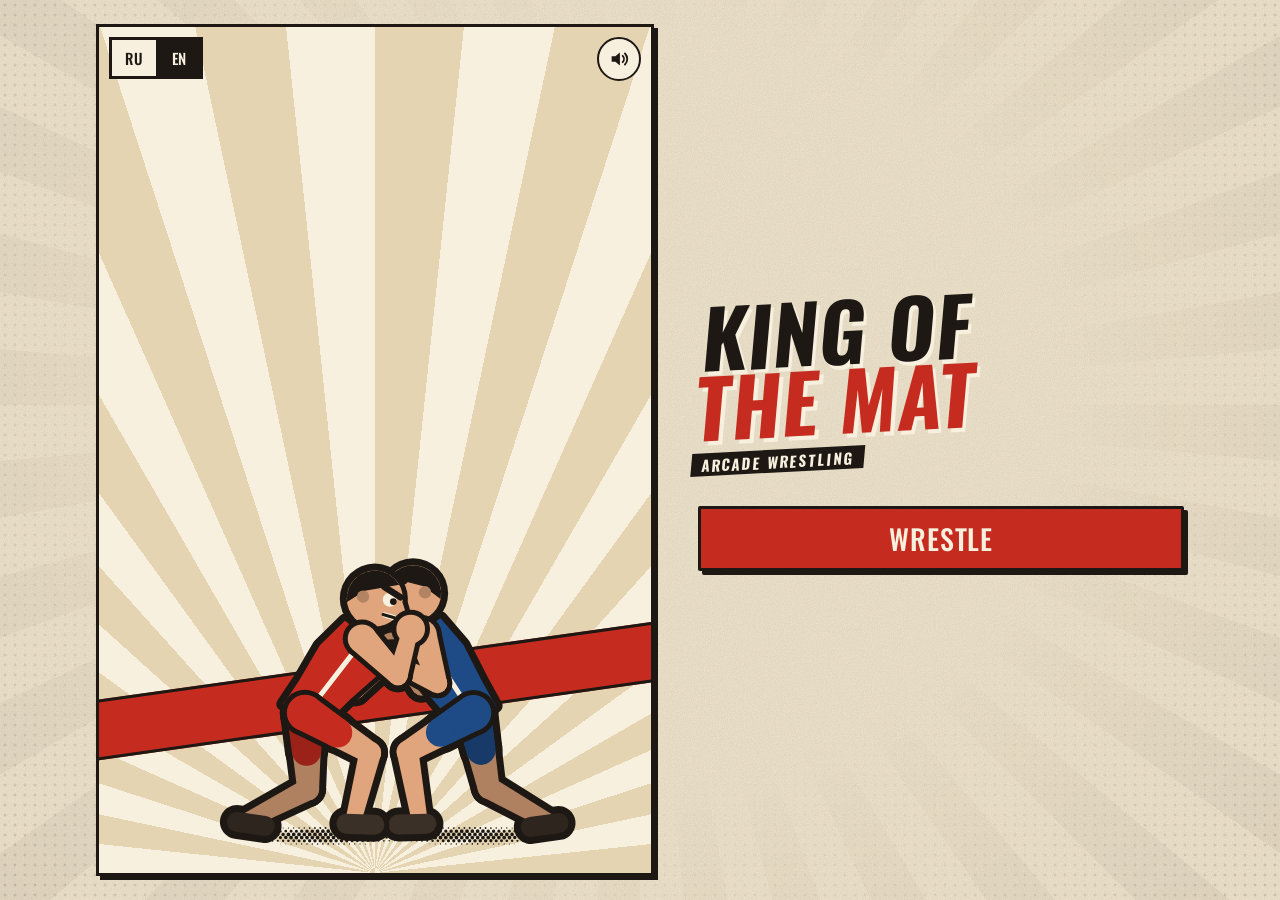
==== commit dec3e3b2: "Arcade preview: 12-bout campaign with rivals, venues and intro clips Co-Authored-By: Claude Opus 5.5" ====
--- a/arcade/index.html
+++ b/arcade/index.html
@@ -4,8 +4,8 @@
     <meta charset="UTF-8" />
     <meta name="viewport" content="width=device-width, initial-scale=1, maximum-scale=1, viewport-fit=cover" />
     <title>Король ковра</title>
-    <script type="module" crossorigin src="./assets/index-BirPfp53.js"></script>
-    <link rel="stylesheet" crossorigin href="./assets/index-i511P9Pd.css">
+    <script type="module" crossorigin src="./assets/index-lkl3c1fc.js"></script>
+    <link rel="stylesheet" crossorigin href="./assets/index-DbzkZcu_.css">
   </head>
   <body>
     <!-- Пока грузятся скрипты и SDK площадки — не пустой экран. -->
--- a/arcade/assets/index-DbzkZcu_.css
+++ b/arcade/assets/index-DbzkZcu_.css
@@ -0,0 +1 @@
+:root{--lightningcss-light:initial;--lightningcss-dark: ;color-scheme:light;--paper:#efe4cc;--paper-2:#e4d4b2;--paper-3:#f8f0de;--ink:#1d1813;--ink-soft:#3b332a;--muted:#6f604c;--red:#c62b1f;--red-deep:#8f1d15;--blue:#1e4a86;--blue-deep:#13325e;--ochre:#dc9b23;--good:#2c7a4b;--warn:#b8700c;--bad:#c62b1f;--red-ink:#a8241a;--good-ink:#23663e;--warn-ink:#8a5300;--red-corner:#c62b1f;--blue-corner:#1e4a86;--font-display:"Oswald", "Arial Narrow", "Roboto Condensed", sans-serif;--font-body:"PT Sans", "Trebuchet MS", system-ui, sans-serif;--font-serif:"PT Serif", Georgia, "Times New Roman", serif;--border:3px solid var(--ink);--shadow:4px 4px 0 var(--ink);--shadow-sm:3px 3px 0 var(--ink);--grain:url("data:image/svg+xml,%3Csvg xmlns='http://www.w3.org/2000/svg' width='180' height='180'%3E%3Cfilter id='n'%3E%3CfeTurbulence type='fractalNoise' baseFrequency='0.85' numOctaves='3' stitchTiles='stitch'/%3E%3CfeColorMatrix values='0 0 0 0 0.11 0 0 0 0 0.09 0 0 0 0 0.07 0 0 0 0.13 0'/%3E%3C/filter%3E%3Crect width='100%25' height='100%25' filter='url(%23n)'/%3E%3C/svg%3E");--halftone:radial-gradient(var(--ink) .9px, transparent 1.5px);--fs-12:.75rem;--fs-13:.8125rem;--fs-15:.9375rem;--fs-16:1rem;--fs-17:1.0625rem;--fs-21:1.3125rem;--fs-28:1.75rem;--fs-44:2.75rem;--step--1:var(--fs-13);--step-0:var(--fs-16);--step-1:var(--fs-21);--step-2:var(--fs-28);--step-3:var(--fs-44);padding-top:env(safe-area-inset-top,0px);padding-bottom:env(safe-area-inset-bottom,0px)}*{box-sizing:border-box}[hidden]{display:none!important}html,body{overscroll-behavior:none;height:100%;overflow:hidden}body{background-color:var(--paper);background-image:var(--grain);color:var(--ink);font-family:var(--font-body);font-size:var(--step-0);-webkit-tap-highlight-color:transparent;touch-action:manipulation;-webkit-user-select:none;user-select:none;-webkit-touch-callout:none;margin:0;line-height:1.4}input,textarea{-webkit-user-select:text;user-select:text}#app{overscroll-behavior:contain;-webkit-overflow-scrolling:touch;flex-direction:column;height:100%;display:flex;overflow:hidden auto}.screen{flex-direction:column;flex:1 0 auto;gap:14px;width:100%;max-width:34rem;margin:0 auto;padding-block:14px 28px;padding-inline:16px;display:flex}h1,h2,h3{font-family:var(--font-display);text-transform:uppercase;text-wrap:balance;letter-spacing:.01em;margin:0;font-weight:700}p{margin:0}button{font:inherit;color:inherit}button:focus-visible,input:focus-visible{outline:3px solid var(--ochre);outline-offset:2px}.label{font-family:var(--font-display);font-size:var(--step--1);letter-spacing:.1em;text-transform:uppercase;color:var(--ink);text-wrap:balance}.muted,.hint{color:var(--muted);font-size:var(--step--1)}.panel{background:var(--paper-3);border:var(--border);box-shadow:var(--shadow);border-radius:2px;flex-direction:column;gap:10px;padding:14px;display:flex}.row{flex-wrap:wrap;gap:10px;display:flex}.btn{appearance:none;border:var(--border);background:var(--paper-3);box-shadow:var(--shadow-sm);min-height:54px;font-family:var(--font-display);font-size:var(--step-1);text-transform:uppercase;letter-spacing:.03em;cursor:pointer;border-radius:2px;padding:10px 18px;transition:transform 80ms,box-shadow 80ms}.btn-primary{background:var(--red);color:var(--paper-3)}.btn-danger{background:var(--ink);color:var(--paper-3)}.btn:active,.action:active:not(:disabled),.plan:active,.choice:active,.tech-card:active:not(:disabled),.move:active{box-shadow:0 0 0 var(--ink);transform:translate(3px,3px)}.link{appearance:none;color:var(--ink);text-decoration:underline;-webkit-text-decoration-color:var(--red);text-decoration-color:var(--red);text-underline-offset:3px;cursor:pointer;font-weight:700;font-size:inherit;background:0 0;border:0;padding:0 2px;text-decoration-thickness:2px}.icon-btn{appearance:none;border:2px solid var(--ink);background:var(--paper-3);cursor:pointer;border-radius:50%;flex:none;place-items:center;width:40px;height:40px;display:grid}.title-screen{gap:16px;position:relative;overflow:hidden}.poster-hero{border-bottom:var(--border);background:repeating-conic-gradient(from -90deg at 50% 100%, var(--paper-3) 0deg 6deg, var(--paper-2) 6deg 12deg);margin-inline:-16px;padding:18px 16px 22px;position:relative;overflow:hidden}.poster-hero:after{content:"";background:var(--red);border-block:var(--border);z-index:0;height:54px;position:absolute;inset:auto -20% 18%;transform:rotate(-8deg)}.hero-canvas{z-index:1;width:100%;height:210px;display:block;position:relative}.game-title{z-index:2;color:var(--ink);transform-origin:0;text-shadow:4px 4px 0 var(--paper-3);margin-top:-36px;font-size:clamp(3.2rem,17vw,5rem);line-height:.88;position:relative;transform:skew(-8deg)rotate(-3deg)}.game-title span{color:var(--red)}.title-sub{font-family:var(--font-display);text-transform:uppercase;letter-spacing:.08em;color:var(--ink-soft)}.slogan{font-family:var(--font-display);text-transform:uppercase;background:var(--ink);color:var(--paper-3);letter-spacing:.06em;align-self:flex-start;padding:4px 10px;transform:rotate(-2deg)}.continue-name{font-family:var(--font-display);text-transform:uppercase;font-size:var(--step-2);line-height:1.05}.new-career{gap:14px}.field{border:0;flex-direction:column;gap:8px;min-width:0;margin:0;padding:0;display:flex}.field-label{padding:0;font-weight:700}.field input:not([type]),.field input[type=text]{border:var(--border);min-height:50px;color:var(--ink);font:inherit;font-size:var(--fs-17);background:#fffaf0;border-radius:2px;padding:0 12px}.chips{flex-wrap:wrap;gap:8px;display:flex}.chip input{opacity:0;pointer-events:none;position:absolute}.chip span,.chip-btn{border:2px solid var(--ink);background:var(--paper-3);cursor:pointer;min-height:40px;font-size:var(--fs-15);border-radius:2px;align-items:center;padding:0 12px;font-weight:700;display:inline-flex}.chip input:checked+span,.chip-btn.on{background:var(--ink);color:var(--paper-3)}.chip input:focus-visible+span{outline:3px solid var(--ochre);outline-offset:2px}.look-editor{gap:12px;display:grid}.look-preview{border:var(--border);width:100%;height:clamp(220px,32dvh,260px);box-shadow:var(--shadow-sm);background:var(--paper-2);display:block}.look-rows{gap:10px;display:grid}.look-label{font-family:var(--font-display);font-size:var(--step--1);text-transform:uppercase;letter-spacing:.04em;color:var(--muted);margin-bottom:4px;display:block}.look-choices{flex-wrap:wrap;gap:6px;display:flex}.look-choices .chip-btn{min-height:34px;font-size:var(--fs-13);padding:0 9px}.swatch{border:3px solid var(--ink);background:var(--swatch);cursor:pointer;border-radius:50%;width:32px;height:32px}.swatch[aria-pressed=true]{box-shadow:0 0 0 3px var(--paper-3), 0 0 0 6px var(--red)}.swatch:focus-visible,.look-choices .chip-btn:focus-visible{outline:3px solid var(--ochre);outline-offset:3px}.mirror-btn{width:100%;margin-top:8px}.confirm{flex-direction:column;gap:10px;display:flex}.ladder-preview{color:var(--muted);font-size:var(--step--1);gap:2px;margin:0;padding:0 0 0 1.4em;display:grid}.topbar{justify-content:space-between;align-items:flex-end;gap:12px;display:flex}.who-name{font-family:var(--font-display);text-transform:uppercase;font-size:var(--step-2);overflow-wrap:anywhere;line-height:1}.who-title{font-size:var(--fs-12);color:var(--red-ink);text-wrap:balance;font-weight:700;line-height:1.2}.tricky-note{border:2px solid var(--red);background:var(--paper-3);color:var(--red-ink);font-size:var(--fs-13);align-items:flex-start;gap:6px;margin:0;padding:6px 8px;font-weight:700;line-height:1.25;display:flex}.tricky-note .ico,.tricky-note svg{flex:none;margin-top:1px}.new-title{text-align:center;font-family:var(--font-display);text-transform:uppercase;letter-spacing:.04em;color:var(--ink-soft);text-wrap:balance;margin:0}.new-title b{color:var(--red)}.clock{text-align:right;font-variant-numeric:tabular-nums;align-items:flex-end;gap:10px;display:flex}.clock-day{color:var(--muted);font-size:var(--step--1)}.clock-time{font-family:var(--font-display);font-size:var(--step-2);line-height:1}.event{border:var(--border);box-shadow:var(--shadow);background:var(--red);color:var(--paper-3);border-radius:2px;flex-direction:column;gap:6px;padding:14px;display:flex;position:relative;overflow:hidden}.event:before{content:"";background-image:var(--halftone);opacity:.25;pointer-events:none;background-size:7px 7px;width:46%;position:absolute;inset:0 0 0 auto;-webkit-mask-image:linear-gradient(90deg,#0000,#000);mask-image:linear-gradient(90deg,#0000,#000)}.event>*{z-index:1;position:relative}.event-today{background:var(--ink)}.event .label{color:var(--paper-3)}.event-head{justify-content:space-between;align-items:center;gap:10px;display:flex}.event-title{font-family:var(--font-display);text-transform:uppercase;font-size:var(--step-1);line-height:1.1}.event-sub{font-size:var(--step--1)}.event .link{color:var(--paper-3)}.event .btn{margin-top:6px}.event .btn-primary{background:var(--ochre);color:var(--ink)}.event .chip-btn{color:var(--ink)}.event .chip-btn.on{background:var(--paper-3);color:var(--ink);border-color:var(--paper-3)}.ladder{gap:4px;display:inline-flex}.ladder i{border:2px solid var(--paper-3);width:11px;height:11px;transform:rotate(45deg)}.ladder i.done{background:var(--ochre);border-color:var(--ochre)}.ladder i.now{background:var(--paper-3)}.meter-row{grid-template-columns:7.2rem 1fr 2.4rem;align-items:center;gap:10px;display:grid}.meter-label{font-size:var(--fs-15);font-weight:700}.meter-value{text-align:right;font-family:var(--font-display);font-variant-numeric:tabular-nums;font-size:var(--fs-17)}.bar{border:2px solid var(--ink);background:var(--paper-2);height:14px;display:block;overflow:hidden}.bar-fill{background:repeating-linear-gradient(-45deg, var(--ink) 0 5px, var(--ink-soft) 5px 9px);height:100%;transition:width .4s ease-out;display:block}.bar-energy .bar-fill{background:repeating-linear-gradient(-45deg, var(--ochre) 0 5px, #c4861a 5px 9px)}.bar-low .bar-fill,.bar-mine .bar-fill{background:repeating-linear-gradient(-45deg, var(--red) 0 5px, var(--red-deep) 5px 9px)}.bar-theirs .bar-fill{background:repeating-linear-gradient(-45deg, var(--blue) 0 5px, var(--blue-deep) 5px 9px)}.bar-gas{border-color:var(--ink);height:10px}.bar-gas .bar-fill{background:var(--paper-3)}.weight-row{flex-wrap:wrap;align-items:center;gap:8px;padding-block:4px;display:flex}.weight-row>div{margin-right:auto}.weight-value{font-family:var(--font-display);font-size:var(--step-2);font-variant-numeric:tabular-nums;line-height:1.05}.weight-value small{font-size:var(--step--1);color:var(--muted)}.tag{font-family:var(--font-display);font-size:var(--step--1);text-transform:uppercase;letter-spacing:.04em;border:2px solid;border-radius:2px;padding:3px 9px;display:inline-block;transform:rotate(-2deg)}.tag-good{color:var(--good-ink)}.tag-warn{color:var(--warn-ink)}.tag-bad{color:var(--red-ink)}.warning{color:var(--red-ink);font-size:var(--step--1);font-weight:700}.note{font-size:var(--step--1);border-left:4px solid var(--ink);padding-left:10px;font-weight:700}.confirm-box{background:var(--paper-3);color:var(--ink);border:var(--border);box-shadow:var(--shadow-sm);gap:10px;margin-top:10px;padding:12px;display:grid}.confirm-box p{font-size:var(--step-0);text-transform:none;letter-spacing:0}.confirm-actions{gap:8px;display:grid}.confirm-actions .btn{min-height:48px;font-size:var(--step-0)}.arsenal-row{grid-template-columns:7.2rem 1fr;align-items:start;gap:10px;display:grid}.arsenal-chips{flex-wrap:wrap;gap:6px;min-width:0;display:flex}.chip-mini{font-size:var(--fs-12);border:1.5px solid var(--ink);background:var(--paper);padding:2px 7px}.chip-mini b{color:var(--red-ink)}.chip-mini b.chip-def,.arsenal-legend .chip-def{color:var(--blue)}.arsenal-legend{font-size:var(--fs-12);text-transform:none;letter-spacing:0;font-weight:400;display:block}.arsenal-legend b{color:var(--red-ink)}.actions-wrap{flex-direction:column;gap:8px;display:flex}.actions{grid-template-columns:repeat(2,minmax(0,1fr));gap:12px;display:grid}.action{appearance:none;text-align:left;border:var(--border);background:var(--paper-3);min-height:92px;box-shadow:var(--shadow-sm);cursor:pointer;border-radius:2px;flex-direction:column;gap:3px;padding:10px 12px;transition:transform 80ms,box-shadow 80ms;display:flex}.action:disabled{cursor:default;box-shadow:none;background:var(--paper-2);color:var(--ink-soft);border-style:dashed}.action:disabled .fx{filter:grayscale()}.action-title{font-family:var(--font-display);text-transform:uppercase;font-size:var(--fs-17);line-height:1.1}.action-train .action-title:after{content:" · игра";font-family:var(--font-body);text-transform:none;font-size:var(--step--1);color:var(--red-ink)}:lang(en) .action-train .action-title:after{content:" · mini‑game"}:lang(en) .corner-coach:before{content:"C"}.action-cost{font-size:var(--step--1);color:var(--muted);font-variant-numeric:tabular-nums}.action-effect{font-size:var(--step--1);color:var(--red-ink);font-weight:700}.action-sleep{background:var(--ink);min-height:62px;color:var(--paper-3);grid-column:1/-1}.action-sleep .action-cost{color:var(--paper-2)}.log{font-size:var(--step--1);color:var(--muted);flex-direction:column;gap:4px;display:flex}.log .log-new{color:var(--ink)}.hub-foot{justify-content:space-between;align-items:center;gap:12px;margin-top:auto;display:flex}.flash{border:var(--border);border-left:10px solid var(--red);background:var(--paper-3);padding:10px 12px;font-weight:700}.day-event{padding-top:0;overflow:hidden}.day-event>.label{background:var(--red);color:var(--paper-3);margin-inline:-14px;padding:6px 14px}.day-event-title{font-size:var(--step-1);line-height:1.1}.choices{gap:10px;display:grid}.choice{appearance:none;text-align:left;border:var(--border);background:var(--paper);box-shadow:var(--shadow-sm);cursor:pointer;border-radius:2px;flex-direction:column;gap:2px;min-height:56px;padding:10px 12px;transition:transform 80ms,box-shadow 80ms;display:flex}.choice-label{text-wrap:balance;font-weight:700}.choice-effect{font-size:var(--step--1);color:var(--red-ink)}.choice:disabled{cursor:default;opacity:.55;box-shadow:none}.choice:disabled .choice-effect{color:var(--muted)}.day-event-later{font-size:var(--step--1);justify-content:space-between;align-items:baseline;gap:12px;margin-top:10px;display:flex}.day-event-later .link{flex:none}.day-event.day-event-mini{justify-content:space-between;align-items:center;gap:12px;padding:8px 14px;display:flex}.day-event-mini .label{background:var(--red);color:var(--paper-3);margin:0 6px 0 0;padding:2px 6px;display:inline}.coach-plan{flex-direction:column;gap:6px;display:flex}.coach-plan .muted{font-size:var(--step--1);margin:0}.plans{flex-direction:column;gap:8px;display:flex}.plan-grid{grid-template-columns:repeat(3,minmax(0,1fr));gap:10px;display:grid}.plan{appearance:none;border:var(--border);background:var(--paper-3);box-shadow:var(--shadow-sm);text-align:left;cursor:pointer;border-radius:2px;flex-direction:column;gap:4px;min-height:96px;padding:10px;transition:transform 80ms,box-shadow 80ms;display:flex}.plan-suggested{background:var(--ochre)}.plan-title{font-family:var(--font-display);text-transform:uppercase;font-size:var(--fs-16);line-height:1.05}.plan-hint{font-size:var(--fs-12);color:var(--ink-soft);line-height:1.25}.plan-tag{font-family:var(--font-display);font-size:var(--fs-12);text-transform:uppercase;letter-spacing:.05em;background:var(--ink);color:var(--paper-3);align-self:flex-start;margin-top:auto;padding:1px 6px}.plan-wrap{display:flex;position:relative}.plan-wrap .plan{flex:1;padding-right:30px}.plan-custom{background:#e8eef7}.plan-pencil{appearance:none;border:2px solid var(--ink);background:var(--paper-3);width:28px;height:28px;font-size:var(--fs-15);cursor:pointer;border-radius:2px;line-height:1;position:absolute;top:6px;right:6px}.plan-add{box-shadow:none;background:0 0;border-style:dashed;justify-content:center}.plan-add .plan-title{color:var(--red-ink)}.plan-steps{gap:6px;margin:0;padding:0;list-style:none;display:grid}.plan-step{border:2px solid var(--ink);background:var(--paper-3);grid-template-columns:auto 1fr auto;align-items:center;gap:8px;padding:6px 8px;display:grid}.plan-step-bad{border-color:var(--bad);background:#f6dcd6}.step-time{font-family:var(--font-display);font-size:var(--fs-13);color:var(--muted);min-width:2.6em}.step-main{flex-direction:column;gap:2px;min-width:0;display:flex}.step-main .fx{font-size:var(--fs-12)}.step-problem{font-size:var(--fs-12);color:var(--red-ink);font-weight:700}.step-btn{appearance:none;border:2px solid var(--ink);background:var(--paper);width:30px;height:30px;font-size:var(--fs-12);cursor:pointer;border-radius:2px}.step-btn:disabled{opacity:.35;cursor:default}.step-del{color:var(--red-ink);font-weight:700}.plan-empty{border:2px dashed var(--muted);color:var(--muted);text-align:center;font-size:var(--step--1);padding:10px}.plan-outline{font-size:var(--step--1);color:var(--ink-soft)}.plan-outline:empty{display:none}.plan-palette{grid-template-columns:repeat(2,minmax(0,1fr));gap:8px;display:grid}.palette-btn{appearance:none;text-align:left;border:var(--border);background:var(--paper-3);box-shadow:var(--shadow-sm);cursor:pointer;font:inherit;border-radius:2px;flex-direction:column;gap:2px;padding:8px 10px;transition:transform 80ms,box-shadow 80ms;display:flex}.palette-btn b{font-family:var(--font-display);text-transform:uppercase;font-weight:500}.palette-btn span{font-size:var(--fs-12);color:var(--muted)}.palette-btn:active:not(:disabled){box-shadow:0 0 0 var(--ink);transform:translate(3px,3px)}.palette-btn:disabled{opacity:.45;box-shadow:none;cursor:default}.day-skipped{color:var(--red-ink);font-size:var(--step--1);margin:0;padding-left:18px}.training{gap:12px}.rules{font-size:var(--fs-17)}.back-link{align-self:center;padding:8px}.mg-progress{font-family:var(--font-display);text-transform:uppercase;letter-spacing:.04em;color:var(--red-ink)}.mg-stage{flex-direction:column;gap:10px;min-height:300px;display:flex}.mg-pause{border:var(--border);background-color:var(--paper-2);background-image:var(--halftone);min-height:260px;font-family:var(--font-display);text-transform:uppercase;font-size:var(--step-1);text-align:center;background-size:8px 8px;flex:1;place-items:center;padding:12px;display:grid}.mg-feedback{text-align:center;min-height:1.5em;font-family:var(--font-display);text-transform:uppercase;font-size:var(--fs-17)}.mg-feedback.good{color:var(--good-ink)}.mg-feedback.ok{color:var(--warn-ink)}.mg-feedback.bad{color:var(--red-ink)}.multiplier{font-family:var(--font-display);font-size:var(--step-3);color:var(--paper-3);background:var(--red);border:var(--border);box-shadow:var(--shadow);align-self:flex-start;padding:4px 14px;line-height:1;transform:rotate(-3deg)}.gains{border:var(--border);background:var(--paper-3);box-shadow:var(--shadow-sm);margin:0;padding:0;list-style:none;display:grid}.gains li{font-variant-numeric:tabular-nums;justify-content:space-between;gap:12px;padding:10px 12px;display:flex}.gains li b{white-space:nowrap}.gains li>span{text-wrap:balance}.gains li+li{border-top:1.5px dashed var(--ink)}.tech-grid,.tech-list{grid-template-columns:repeat(2,minmax(0,1fr));gap:10px;display:grid}.tech-card{appearance:none;text-align:left;border:var(--border);background:var(--paper-3);box-shadow:var(--shadow-sm);cursor:pointer;border-radius:2px;flex-direction:column;gap:4px;min-height:86px;padding:10px;transition:transform 80ms,box-shadow 80ms;display:flex}.tech-card:disabled{cursor:default}.tech-grid .tech-card:disabled{opacity:.6}.tech-top{justify-content:space-between;align-items:baseline;gap:6px;display:flex}.tech-title{font-family:var(--font-display);text-transform:uppercase;font-size:var(--fs-15);line-height:1.1}.tech-points{font-family:var(--font-display);font-size:var(--step--1);color:var(--paper-3);background:var(--red);white-space:nowrap;padding:0 5px}.tech-mech,.tech-note{font-size:var(--fs-12);color:var(--muted)}.tech-mastery{border:1.5px solid var(--ink);background:var(--paper-2);height:8px;margin-top:auto;overflow:hidden}.tech-mastery span{background:repeating-linear-gradient(-45deg, var(--red) 0 4px, var(--red-deep) 4px 7px);height:100%;display:block}.tech-new{background:#fff6dc}.tech-new .tech-note{color:var(--good-ink);font-weight:700}.tech-locked{opacity:.5;box-shadow:none}.tech-list .tech-card{cursor:default;min-height:0}.tech-list .tech-locked{opacity:1;box-shadow:var(--shadow-sm)}.tech-modes{gap:6px;margin-top:2px;display:grid}.tech-mode{appearance:none;font:inherit;color:inherit;text-align:left;border:2px solid var(--ink);background:var(--paper);box-shadow:2px 2px 0 var(--ink);cursor:pointer;border-radius:2px;flex-direction:column;gap:3px;min-height:44px;padding:6px 8px;transition:transform 80ms,box-shadow 80ms;display:flex}.tech-mode:active:not(:disabled){box-shadow:0 0 0 var(--ink);transform:translate(2px,2px)}.tech-mode:disabled{cursor:default;opacity:.55;box-shadow:none}.tech-mode-name{font-weight:700;font-size:var(--fs-12);text-wrap:balance;line-height:1.15}.tech-mech{text-wrap:balance}.tech-mode .tech-mastery{margin-top:2px}.tech-mode[data-mode=defense] .tech-mastery span{background:repeating-linear-gradient(-45deg, var(--blue) 0 4px, var(--blue-deep) 4px 7px)}.tech-rust{color:var(--red-ink);font-style:normal;font-weight:700}.tap-pad{appearance:none;border:var(--border);background:var(--red);min-height:120px;color:var(--paper-3);font-family:var(--font-display);text-transform:uppercase;letter-spacing:.03em;cursor:pointer;-webkit-user-select:none;user-select:none;-webkit-touch-callout:none;touch-action:none;box-shadow:var(--shadow);border-radius:2px;font-size:2.1rem;transition:transform 60ms,box-shadow 60ms}.tap-pad:active{box-shadow:1px 1px 0 var(--ink);transform:translate(3px,3px)}.tap-pad-wait,.tap-pad-wait:active{background:var(--paper-2);color:var(--ink-soft);box-shadow:none;cursor:default;transform:none}.tap-pad-timing{background:var(--paper-3);color:var(--red-ink);flex-direction:column;justify-content:center;align-items:center;gap:4px;display:flex}.tap-pad small{font-family:var(--font-body);font-size:var(--step--1);text-transform:none;letter-spacing:0;color:var(--muted)}.handoff{border:var(--border);min-height:172px;box-shadow:var(--shadow);text-align:center;color:var(--paper-3);background-size:8px 8px;flex-direction:column;justify-content:center;align-items:center;gap:6px;padding:12px;display:flex}.handoff-mine{background-color:var(--red)}.handoff-theirs{background-color:var(--blue)}.handoff-title{font-family:var(--font-display);font-size:var(--step-2);text-transform:uppercase;text-wrap:balance;transform:skew(-8deg)}.handoff-sub{opacity:.9;text-wrap:balance;font-weight:700}.position{border:var(--border);min-height:172px;box-shadow:var(--shadow);background:var(--paper-3);flex-direction:column;justify-content:center;gap:12px;padding:14px 12px;display:flex}.position-head{font-family:var(--font-display);text-transform:uppercase;justify-content:space-between;align-items:baseline;gap:12px;display:flex}.position-head b{min-width:0;font-size:var(--step-1);white-space:nowrap;text-overflow:ellipsis;font-weight:500;overflow:hidden}.position-head b:first-child{color:var(--red-ink);flex-shrink:0}.position-head b:last-child{color:var(--blue)}.position-track{border:var(--border);background:var(--blue);height:26px;position:relative}.position-me{background:var(--red);border-right:3px solid var(--ink);position:absolute;inset:0 auto 0 0}.position-track i{background:var(--ink);width:6px;box-shadow:0 0 0 2px var(--paper-3);margin-left:-3px;position:absolute;top:-10px;bottom:-10px}.position-why{text-align:center;text-wrap:balance;margin:0;font-weight:700}.mech-hint{color:var(--muted);font-size:var(--step--1);text-align:center}.tug{border:var(--border);background:var(--blue);height:26px;position:relative;overflow:hidden}.tug-fill{background:repeating-linear-gradient(-45deg, var(--red) 0 8px, var(--red-deep) 8px 13px);width:50%;position:absolute;inset:0 auto 0 0}.tug-mid{background:var(--ink);width:4px;margin-left:-2px;position:absolute;top:0;bottom:0;left:50%}.tug-labels{font-family:var(--font-display);text-transform:uppercase;font-size:var(--step--1);justify-content:space-between;margin-top:-6px;display:flex}.tug-labels span:first-child{color:var(--red-ink)}.tug-labels span:last-child{color:var(--blue)}.timing{border:var(--border);background:var(--paper-2);height:44px;position:relative;overflow:hidden}.timing-zone{background:var(--ochre);justify-content:center;display:flex;position:absolute;top:0;bottom:0}.timing-perfect{background:var(--paper-3);width:30%;height:100%}.timing-marker{background:var(--red);border-inline:2px solid var(--ink);width:7px;margin-left:-3.5px;position:absolute;top:-2px;bottom:-2px;left:0}.react-target{appearance:none;aspect-ratio:1;border:4px solid var(--ink);background-color:var(--paper-2);background-image:var(--halftone);width:min(100%,220px);color:var(--ink-soft);font-family:var(--font-display);font-size:var(--fs-28);text-transform:uppercase;cursor:pointer;touch-action:none;-webkit-user-select:none;user-select:none;box-shadow:var(--shadow);background-size:8px 8px;border-radius:50%;align-self:center}.react-target.lit{background:var(--red);color:var(--paper-3);box-shadow:0 0 0 10px var(--ochre), var(--shadow)}.pair{grid-template-columns:repeat(2,minmax(0,1fr));gap:12px;display:grid}.pair .pair-target{width:100%;max-width:180px;font-size:var(--fs-17);justify-self:center}.pair-target.held{filter:brightness(.9);transform:scale(.95)}.beats{grid-template-columns:repeat(auto-fit,minmax(38px,1fr));gap:6px;display:grid}.beat{isolation:isolate;height:50px;font-size:var(--fs-13);border:var(--border);background:var(--paper-3);font-family:var(--font-display);text-transform:uppercase;place-items:center;transition:transform 80ms;display:grid;position:relative}.beat:before{content:"";z-index:-1;height:calc(var(--fill,0) * 100%);background:#c62b1f3d;position:absolute;inset:auto 0 0}.beat.on:before,.beat.hit:before{display:none}.beat-target{border-color:var(--red);color:var(--red-ink)}.beat.on{background:var(--ink);color:var(--paper-3);transform:scale(1.08)}.bridge{aspect-ratio:1;border:var(--border);background:var(--paper-2);touch-action:none;-webkit-user-select:none;user-select:none;border-radius:50%;width:min(100%,260px);margin:0 auto;position:relative}.bridge-ring{width:var(--ring);aspect-ratio:1;border:3px dashed var(--ink);pointer-events:none;background:#dc9b2340;border-radius:50%;position:absolute;top:50%;left:50%;transform:translate(-50%,-50%)}.bridge.in .bridge-ring{background:#2c7a4b4d}.bridge-ball{border:var(--border);background:var(--red);pointer-events:none;border-radius:50%;width:34px;height:34px;position:absolute;top:50%;left:50%;transform:translate(-50%,-50%)}.seq-time{border:2px solid var(--ink);background:var(--paper-2);height:10px;overflow:hidden}.seq-time span{background:var(--red);width:100%;height:100%;display:block}.seq{border:var(--border);background-color:var(--paper-2);background-image:var(--halftone);touch-action:none;background-size:10px 10px;height:230px;position:relative}.seq-dot{border:var(--border);background:var(--paper-3);width:64px;height:64px;color:var(--ink);font-family:var(--font-display);font-size:var(--fs-28);cursor:pointer;box-shadow:var(--shadow-sm);border-radius:50%;position:absolute}.seq-dot.done{background:var(--red);color:var(--paper-3);box-shadow:none}.dodge{grid-template-columns:repeat(3,minmax(0,1fr));gap:8px;height:190px;display:grid}.dodge-lane{border:var(--border);background-color:var(--paper-2);background-image:var(--halftone);cursor:pointer;touch-action:none;background-size:10px 10px;position:relative;overflow:hidden}.dodge-foot{width:52px;height:52px;color:var(--ink);opacity:0;margin-left:-26px;transition:opacity 80ms;position:absolute;bottom:14px;left:50%}.dodge-foot svg{width:100%;height:100%}.dodge-lane.foot .dodge-foot{opacity:1}.dodge-sweep{background:var(--red);border:2px solid var(--ink);opacity:0;height:18px;transform:translateY(calc(var(--p,0) * (var(--lane-h,190px) - 14px - 52px - 9px)));position:absolute;top:0;left:8%;right:8%}.dodge-lane.threat{background-color:#f3d2c8}.dodge-lane.threat .dodge-sweep,.dodge-lane.hit .dodge-sweep{opacity:1}.dodge-lane.hit{background-color:#f3d2c8}.dodge-lane.hit .dodge-foot{color:var(--red)}.rock{border:var(--border);background-color:var(--paper-2);background-image:var(--halftone);touch-action:none;cursor:ew-resize;background-size:10px 10px;place-items:center;height:190px;display:grid;position:relative}.rock-body{border:var(--border);background:var(--blue,#2a5aa0);transform-origin:50% 100%;border-radius:28px 28px 10px 10px;width:56px;height:110px;transition:transform .12s ease-out}.rock-body.left{transform:rotate(-22deg)}.rock-body.right{transform:rotate(22deg)}.rock-arrows{font-size:var(--fs-21);color:var(--ink-soft);letter-spacing:.4em;position:absolute;bottom:8px}.brace-dot{border:var(--border);background:radial-gradient(circle, var(--paper-3) 54%, transparent 56%), conic-gradient(var(--red) calc(var(--p,0) * 360deg), var(--paper-2) 0);width:72px;height:72px;color:var(--ink);font-family:var(--font-display);text-transform:uppercase;font-size:var(--fs-13);box-shadow:var(--shadow-sm);cursor:pointer;touch-action:none;border-radius:50%;position:absolute}.brace-dot.held{box-shadow:none;transform:scale(.94)}.pace{flex-direction:column;gap:10px;display:flex}.pace-track{border:var(--border);background:var(--paper-2);height:46px;position:relative;overflow:hidden}.pace-band{background:var(--ochre);position:absolute;top:0;bottom:0}.pace-needle{background:var(--red);border-inline:2px solid var(--ink);width:7px;margin-left:-3.5px;position:absolute;top:-2px;bottom:-2px}.pace-info{color:var(--muted);font-variant-numeric:tabular-nums;justify-content:space-between;display:flex}.pace-info b{color:var(--ink)}.pace .tap-pad{min-height:170px}.lift{grid-template-columns:64px 1fr;align-items:stretch;gap:14px;display:grid}.lift-tube{border:var(--border);background:var(--paper-2);height:280px;position:relative;overflow:hidden}.lift-zone{background:var(--ochre);align-items:center;display:flex;position:absolute;left:0;right:0}.lift-perfect{background:var(--paper-3);width:100%;height:35%}.lift-fill{background:repeating-linear-gradient(-45deg, var(--red) 0 6px, var(--red-deep) 6px 10px);border:2px solid var(--ink);border-bottom:0;height:0;position:absolute;bottom:0;left:12px;right:12px}.lift-pad{min-height:280px;font-size:var(--fs-21)}.steps{grid-template-columns:1fr 1fr;gap:10px;display:grid}.step-pad{min-height:150px;font-size:var(--fs-28);background:var(--paper-3);color:var(--muted)}.step-pad.next{background:var(--red);color:var(--paper-3)}.step-pad:disabled{cursor:default}.whack{grid-template-columns:repeat(3,1fr);gap:8px;display:grid}.whack-cell{aspect-ratio:1;border:var(--border);background-color:var(--paper-2);background-image:var(--halftone);cursor:pointer;touch-action:none;-webkit-user-select:none;user-select:none;background-size:10px 10px;width:100%;max-height:120px;position:relative}.whack-hand{border:3px solid var(--ink);background:var(--blue);color:var(--paper-3);pointer-events:none;border-radius:50%;place-items:center;transition:transform 90ms ease-out;display:grid;position:absolute;inset:12%;transform:scale(0)}.whack-hand svg{width:62%;height:62%}.whack-cell.on .whack-hand{transform:scale(1)}.whack-cell.hit .whack-hand{animation:.22s ease-in forwards whack-off}.whack-cell.locked{filter:grayscale(.6)brightness(.9)}@keyframes whack-off{0%{opacity:1;transform:scale(1)}to{opacity:0;transform:translate(40%,-60%)rotate(35deg)scale(.4)}}.track{touch-action:none;-webkit-user-select:none;user-select:none;gap:8px;display:grid}.track-bar .pace-band{transition:box-shadow 80ms}.track-bar.in .pace-band{box-shadow:inset 0 0 0 4px var(--ink)}.track-pad{border:var(--border);background:var(--paper-3);min-height:130px;box-shadow:var(--shadow);cursor:ew-resize;text-align:center;align-content:center;place-items:center;gap:4px;display:grid}.track-pad b{font-family:var(--font-display);font-weight:500;font-size:var(--fs-28);text-transform:uppercase;color:var(--red-ink)}.track-pad small{color:var(--muted)}.arrows{grid-template-columns:repeat(3,minmax(0,1fr));grid-template-areas:".up.""left sign right"".down.";gap:8px;width:min(100%,320px);margin:0 auto;display:grid}.arrow-up{grid-area:up}.arrow-left{grid-area:left}.arrow-right{grid-area:right}.arrow-down{grid-area:down}.arrow-btn{aspect-ratio:1;border:var(--border);background:var(--paper-3);color:var(--ink);box-shadow:var(--shadow-sm);cursor:pointer;touch-action:none;-webkit-user-select:none;user-select:none;place-items:center;display:grid}.arrow-btn:active{box-shadow:1px 1px 0 var(--ink);transform:translate(2px,2px)}.arrow-btn span,.arrow-sign [data-arrow]{place-items:center;width:58%;height:58%;display:grid}.arrow-btn svg,.arrow-sign svg{width:100%;height:100%}.arrow-sign{aspect-ratio:1;border:var(--border);background:var(--red);color:var(--paper-3);touch-action:none;-webkit-user-select:none;user-select:none;grid-area:sign;place-items:center;display:grid;position:relative}.arrow-sign [data-arrow]{width:70%;height:70%;transition:transform 90ms}.arrow-sign:not([data-dir]) [data-arrow]{opacity:.25}.arrow-sign b{font-family:var(--font-display);font-weight:500;font-size:var(--fs-13);text-transform:uppercase;position:absolute}.arrow-sign.ok{animation:.18s sign-ok}.arrow-sign.locked{filter:grayscale(.7)brightness(.85)}.swipe-field{aspect-ratio:1;border:var(--border);background:var(--red);width:min(100%,240px);color:var(--paper-3);touch-action:none;-webkit-user-select:none;user-select:none;cursor:grab;place-items:center;margin:0 auto;display:grid;position:relative}.swipe-field [data-arrow]{pointer-events:none;place-items:center;width:62%;height:62%;transition:transform 90ms;display:grid}.swipe-field svg{width:100%;height:100%}.swipe-field:not([data-dir]) [data-arrow]{opacity:.25}.swipe-field b{font-family:var(--font-display);font-weight:500;font-size:var(--fs-13);text-transform:uppercase;pointer-events:none;position:absolute;bottom:8px}.swipe-field.ok{animation:.18s sign-ok}.swipe-field.locked{filter:grayscale(.7)brightness(.85)}.bout .swipe-field{width:min(100%,30dvh,240px)}@keyframes sign-ok{0%{background:var(--good)}to{background:var(--red)}}.quality{min-height:120px;font-family:var(--font-display);font-size:var(--step-2);text-transform:uppercase;text-align:center;text-wrap:balance;place-items:center;display:grid;transform:rotate(-3deg)}.quality-perfect{color:var(--ochre);text-shadow:3px 3px 0 var(--ink)}.quality-hit{color:var(--good-ink)}.quality-miss{color:var(--red-ink)}.bout{gap:10px}.bout-round{text-align:center}.scoreboard{border:var(--border);box-shadow:var(--shadow);grid-template-columns:minmax(0,1fr) auto minmax(0,1fr);align-items:stretch;display:grid}.sb-side{min-width:0;color:var(--paper-3);flex-direction:column;gap:4px;padding:8px 10px;display:flex}.sb-red{background:var(--red)}.sb-blue{background:var(--blue);text-align:right}.sb-name{font-family:var(--font-display);text-transform:uppercase;font-size:var(--step--1);letter-spacing:.03em;white-space:nowrap;text-overflow:ellipsis;overflow:hidden}.sb-score{font-family:var(--font-display);font-variant-numeric:tabular-nums;font-size:2.8rem;line-height:1}.sb-mid{background:var(--ink);color:var(--paper-3);border-inline:var(--border);flex-direction:column;justify-content:center;align-items:center;padding-inline:8px;display:flex}.sb-period{font-size:var(--fs-12);text-transform:uppercase;letter-spacing:.08em;opacity:.8}.sb-clock{font-family:var(--font-display);font-size:var(--step-2);color:var(--ochre);font-variant-numeric:tabular-nums;line-height:1.1}.sb-position{font-size:var(--fs-12);text-align:center;opacity:.85;text-wrap:balance;line-height:1.2}.arena-wrap{position:relative}.arena{border:var(--border);width:100%;height:clamp(200px,36vh,310px);box-shadow:var(--shadow);background:var(--paper-2);display:block}.prompt{text-align:center;min-height:2.8em;font-weight:700;font-size:var(--fs-17);text-wrap:balance}.control{flex-direction:column;gap:10px;min-height:172px;display:flex}.moves{gap:8px;display:grid}.screen-title{font-size:min(var(--step-3), 12vw);overflow-wrap:break-word;-webkit-hyphens:auto;hyphens:auto;line-height:1.05;transform:skew(-6deg)}.weighin,.summary{text-align:center;justify-content:center;align-items:center;gap:18px}.weighin .btn,.summary .btn{align-self:stretch}.scale{background:var(--paper-3);border:var(--border);width:min(100%,18rem);box-shadow:var(--shadow);padding:18px}.scale-display{font-family:var(--font-display);font-variant-numeric:tabular-nums;background:var(--ink);color:var(--ochre);padding:8px 12px;font-size:3.4rem;line-height:1}.scale-limit{color:var(--muted);margin-top:8px;font-weight:700}.verdict{text-wrap:balance;font-weight:700}.verdict.good{color:var(--good-ink)}.verdict.bad{color:var(--red-ink)}.rounds{grid-template-columns:repeat(var(--rounds,3), minmax(0, 1fr));gap:8px;margin:0;padding:0;list-style:none;display:grid}.rounds[style*="--rounds: 4"],.rounds[style*="--rounds: 5"]{gap:4px}.rounds[style*="--rounds: 4"] li,.rounds[style*="--rounds: 5"] li{font-size:var(--fs-12);padding:6px 4px}.rounds li{border:var(--border);background:var(--paper-3);font-size:var(--step--1);color:var(--muted);flex-direction:column;padding:8px;display:flex}.rounds li span:first-child{font-family:var(--font-display);text-transform:uppercase;color:var(--ink)}.rounds li.now{background:var(--ochre);color:var(--ink)}.rounds li.won{background:var(--ink);color:var(--paper-2)}.rounds li.won span:first-child{color:var(--paper-3)}.versus-head{grid-template-columns:minmax(0,1fr) auto minmax(0,1fr);align-items:start;gap:8px;display:grid}.corner{border-top:8px solid;flex-direction:column;gap:2px;min-width:0;padding-top:6px;display:flex}.corner .label{color:var(--muted)}.corner b{font-family:var(--font-display);text-transform:uppercase;font-size:var(--step-1);overflow-wrap:anywhere;line-height:1.05}.corner-red{border-color:var(--red)}.corner-blue{border-color:var(--blue);text-align:right}.versus-vs{font-family:var(--font-display);font-size:var(--fs-21);color:var(--paper-3);background:var(--ink);margin-top:16px;padding:2px 8px;transform:rotate(-6deg)}.compare-row{grid-template-columns:2rem 1fr 2rem;grid-template-areas:"mine bars theirs""label label label";align-items:center;column-gap:8px;display:grid}.compare-num{font-family:var(--font-display);font-variant-numeric:tabular-nums}.compare-num.mine{color:var(--red-ink);grid-area:mine}.compare-num.theirs{text-align:right;color:var(--blue);grid-area:theirs}.compare-bars{grid-area:bars;gap:3px;display:grid}.compare-bars .bar{height:10px}.compare-label{text-align:center;font-size:var(--step--1);color:var(--muted);grid-area:label}.notes{font-size:var(--step--1);color:var(--warn-ink);margin:0;padding-left:1.2em;font-weight:700}.signature{font-size:var(--step--1);color:var(--ink-soft);border-top:1.5px dashed var(--ink);padding-top:8px}.signature b{color:var(--red-ink)}.medal{width:132px;height:132px;font-family:var(--font-display);color:var(--ink);border:var(--border);box-shadow:var(--shadow);border-radius:50%;place-items:center;font-size:3.4rem;display:grid}.medal-gold{background:radial-gradient(circle at 35% 30%, #ffe9a8, var(--ochre) 60%, #a86f0e)}.medal-silver{background:radial-gradient(circle at 35% 30%,#fff,#c7c3ba 60%,#8b867c)}.medal-bronze{background:radial-gradient(circle at 35% 30%,#ffd2a8,#c47a3c 60%,#84501f)}.medal-none{background:var(--paper-2);color:var(--ink-soft)}.summary-text{max-width:28rem;font-size:var(--step-1);text-wrap:balance}.summary-champion .screen-title{color:var(--red-ink)}.day-steps{flex-wrap:wrap;gap:6px;margin:0;padding:0;list-style:none;display:flex}.day-steps li{border:2px solid var(--ink);background:var(--paper-3);font-size:var(--step--1);padding:3px 9px;font-weight:700}.intro-overlay{z-index:50;padding:max(12px, env(safe-area-inset-top)) 12px max(12px, env(safe-area-inset-bottom));background:#1d1813bd;place-items:center;display:grid;position:fixed;inset:0;overflow-y:auto}.intro{background:var(--paper);border:var(--border);width:min(100%,30rem);box-shadow:6px 6px 0 var(--ink);gap:10px;padding:14px;display:grid}.intro-head{gap:2px;display:grid}.intro-head b{font-family:var(--font-display);font-size:var(--step-2);text-transform:uppercase;line-height:1.05}.intro-rule{text-wrap:pretty;font-weight:700}.intro-demo{background:var(--paper-3);border:2px dashed var(--ink);padding:34px 10px 10px;position:relative;overflow:hidden}.intro-stage{pointer-events:none}.intro-stage .mech-hint{display:none}.intro-badge{background:var(--ink);color:var(--paper-3);font-family:var(--font-display);font-size:var(--fs-13);letter-spacing:.06em;text-transform:uppercase;padding:2px 8px;position:absolute;top:6px;left:8px}.ghost-finger{z-index:3;border:3px solid var(--ink);pointer-events:none;background:#dc9b2399;border-radius:50%;width:36px;height:36px;margin:-18px 0 0 -18px;transition:transform 90ms linear;position:absolute;top:0;left:0;box-shadow:0 0 0 4px #f8f0deb3}.ghost-finger.held{background:#c62b1fa6}.ghost-finger.tap{animation:.24s ease-out ghost-tap}@keyframes ghost-tap{0%{scale:1.45}to{scale:1}}.duel-gentle{font-size:var(--step--1);color:var(--blue);margin:0;font-weight:700}@media (prefers-reduced-motion:reduce){*,:before,:after{transition:none!important;animation:none!important}}.coach{grid-template-columns:56px 1fr;align-items:center;gap:10px;display:grid}.coach-face{width:56px;height:56px}.coach-say{background:var(--paper-3);border:var(--border);box-shadow:var(--shadow-sm);text-wrap:balance;padding:8px 12px;font-weight:700;line-height:1.3;position:relative}.coach-say:before{content:"";border:8px solid #0000;border-right:10px solid var(--ink);border-left:0;margin-top:-8px;position:absolute;top:50%;left:-12px}.coach-name{font-family:var(--font-display);text-transform:uppercase;font-size:var(--fs-12);letter-spacing:.08em;color:var(--red-ink);display:block}.bout-top{justify-content:space-between;align-items:center;gap:10px;display:flex}.tv{pointer-events:none;position:absolute;inset:0;overflow:hidden}.tv-item{font-family:var(--font-display);text-transform:uppercase;border:var(--border);color:var(--paper-3);white-space:nowrap;position:absolute}.tv-lower{flex-direction:column;padding:4px 12px 5px;line-height:1.1;animation:.36s cubic-bezier(.2,.9,.3,1.2) both tv-in;display:flex;bottom:12px}.tv-lower b{font-size:var(--fs-17)}.tv-lower span{font-family:var(--font-body);text-transform:none;font-size:var(--fs-12)}.tv-lower-red{background:var(--red);left:-3px;transform:skew(-8deg)}.tv-lower-blue{background:var(--blue);text-align:right;animation-name:tv-in-right;right:-3px;transform:skew(-8deg)}.tv-banner{font-size:var(--fs-16);box-shadow:var(--shadow-sm);padding:4px 12px;animation:.28s cubic-bezier(.2,.9,.3,1.4) both tv-stamp;top:10px;left:10px;transform:rotate(-3deg)}.tv-banner b{color:var(--ochre);font-size:var(--fs-21)}.tv-banner-red b{color:var(--paper-3)}.tv-banner-red{background:var(--red)}.tv-banner-blue{background:var(--blue);left:auto;right:10px;transform:rotate(3deg)}.tv-final{font-size:var(--fs-21);animation-name:tv-final;top:12px;transform:translate(-50%)rotate(-3deg);left:50%!important;right:auto!important}.tv-replay{background:var(--ink);font-size:var(--fs-15);letter-spacing:.1em;align-items:center;gap:6px;padding:2px 10px;display:flex;top:10px;right:10px}.tv-rec{background:var(--red);border-radius:50%;width:9px;height:9px;animation:.8s steps(2,end) infinite blink}.corner-coach{background:var(--paper-3);border:var(--border);max-width:70%;box-shadow:var(--shadow-sm);font-weight:700;font-size:var(--fs-15);pointer-events:none;padding:4px 10px 5px 30px;position:absolute;bottom:10px;left:10px}.corner-coach:before{content:"Т";background:var(--red);width:20px;height:20px;color:var(--paper-3);font-family:var(--font-display);font-size:var(--fs-12);border-radius:50%;place-items:center;margin-top:-10px;display:grid;position:absolute;top:50%;left:5px}.corner-coach.pop{animation:.26s cubic-bezier(.2,.9,.3,1.4) both tv-stamp}.commentary{min-height:2.6em;font-size:var(--step--1);color:var(--ink-soft);border-left:4px solid var(--red);padding-left:8px}.commentary b{font-family:var(--font-display);text-transform:uppercase;color:var(--red-ink);letter-spacing:.04em;font-weight:500}@keyframes tv-in{0%{transform:translate(-110%)skew(-8deg)}}@keyframes tv-in-right{0%{transform:translate(110%)skew(-8deg)}}@keyframes tv-stamp{0%{opacity:0;transform:scale(1.6)rotate(-8deg)}}@keyframes tv-final{0%{opacity:0;transform:translate(-50%)scale(1.8)rotate(-10deg)}}@keyframes blink{50%{opacity:0}}.hero-sound{z-index:3;position:absolute;top:10px;right:10px}.hero-lang{z-index:3;border:var(--border);background:var(--paper-3);display:flex;position:absolute;top:10px;left:10px}.hero-lang button{appearance:none;min-width:44px;height:36px;font-family:var(--font-display);font-size:var(--fs-15);letter-spacing:.06em;color:var(--ink);cursor:pointer;background:0 0;border:0}.hero-lang button+button{border-left:var(--border)}.hero-lang button[aria-pressed=true]{background:var(--ink);color:var(--paper-3)}.hero-lang button:focus-visible{outline:3px solid var(--red);outline-offset:-3px}.title-kicker{background:var(--ink);width:max-content;color:var(--paper-3);font-size:var(--fs-15);letter-spacing:.12em;text-shadow:none;margin-top:12px;padding:4px 10px 3px;line-height:1.1;display:block}.coach-hub{margin-top:-4px}.btn-map{min-height:46px;font-size:var(--fs-16);background:var(--ink);color:var(--paper-3)}.map .topbar{align-items:center}html[lang=en] .map .screen-title{font-size:min(var(--step-3), 10vw)}.map-medals{font-family:var(--font-display);font-size:var(--fs-21);align-items:center;gap:14px;display:flex}.map-medals span{align-items:center;gap:6px;display:inline-flex}.mini-medal{border:2px solid var(--ink);border-radius:50%;width:16px;height:16px;display:inline-block}.mini-gold{background:var(--ochre)}.mini-silver{background:#c7c3ba}.mini-bronze{background:#c47a3c}.road{border:var(--border);height:640px;box-shadow:var(--shadow);background:repeating-conic-gradient(from -90deg at 52% 6%, var(--paper-3) 0deg 5deg, var(--paper) 5deg 10deg);position:relative;overflow:hidden}.road-svg{width:100%;height:100%;position:absolute;inset:0}.road-peaks{fill:#5f7fa6;stroke:var(--ink);stroke-width:3px}.road-hills{fill:var(--blue);stroke:var(--ink);stroke-width:3px}.road-way{fill:none;stroke:var(--ink);stroke-width:26px;stroke-linecap:round}.road-line{fill:none;stroke:var(--paper-3);stroke-width:3px;stroke-dasharray:10 9}.stops{margin:0;padding:0;list-style:none}.stop{align-items:center;gap:8px;display:flex;position:absolute;transform:translate(-22px,-50%)}.stop-right{text-align:right;flex-direction:row-reverse;transform:translate(calc(22px - 100%),-50%)}.stop-dot{border:var(--border);width:44px;height:44px;font-family:var(--font-display);font-size:var(--fs-21);background:var(--paper-2);border-radius:50%;flex:none;place-items:center;display:grid}.stop-card{background:var(--paper-3);border:2px solid var(--ink);flex-direction:column;max-width:150px;padding:4px 8px;line-height:1.15;display:flex}.stop-card b{font-family:var(--font-display);text-transform:uppercase;font-weight:700;font-size:var(--fs-13)}.stop-card span{font-size:var(--fs-12);color:var(--muted)}.stop-medals{gap:3px;margin-top:2px;display:flex}.stop-right .stop-medals{justify-content:flex-end}.stop-done .stop-dot{background:var(--ochre)}.stop-now .stop-dot{background:var(--red);color:var(--paper-3);animation:1.4s ease-in-out infinite pulse}.stop-now .stop-card{border-color:var(--red);box-shadow:var(--shadow-sm)}.stop-now .stop-card span{color:var(--red-ink);font-weight:700}.stop-locked .stop-dot{color:var(--muted);border-style:dashed}.stop-locked .stop-card{background:var(--paper-2);box-shadow:none}.road-champion .stop:last-child .stop-dot{background:var(--red);color:var(--paper-3)}.map-note{text-align:center}@keyframes pulse{50%{box-shadow:0 0 0 8px #c62b1f40}}.training-scene{border:var(--border);width:100%;height:clamp(130px,20vh,180px);box-shadow:var(--shadow-sm);background:var(--paper-2);display:block}.training-scene-big{height:clamp(170px,30vh,250px)}.reps{gap:10px;display:grid}.reps-count{font-family:var(--font-display);text-transform:uppercase;justify-content:center;align-items:baseline;gap:8px;display:flex}.reps-count b{font-size:var(--step-3);color:var(--red-ink);font-variant-numeric:tabular-nums;font-weight:500;line-height:1}.reps-count span{font-size:var(--step-1);color:var(--muted)}.reps-pad{min-height:150px;font-size:2.6rem}.training .mg-stage{min-height:260px}.training .lift-tube,.training .lift-pad{height:220px;min-height:220px}.scale-stage{align-self:stretch;position:relative}.scale-scene{border:var(--border);width:100%;height:clamp(170px,26vh,230px);box-shadow:var(--shadow);background:var(--paper-2);display:block}.stamp{font-family:var(--font-display);text-transform:uppercase;letter-spacing:.06em;background:#f8f0ded1;border:5px double;padding:6px 18px;font-size:2.2rem;animation:.22s cubic-bezier(.2,.9,.3,1.4) both stamp-in;position:absolute;top:50%;left:50%;transform:translate(-50%,-50%)rotate(-12deg)}.stamp-ok{color:var(--good-ink)}.stamp-bad{color:var(--red-ink)}@keyframes stamp-in{0%{opacity:0;transform:translate(-50%,-50%)rotate(-24deg)scale(2.2)}}.podium-scene{border:var(--border);width:100%;height:clamp(190px,30vh,260px);box-shadow:var(--shadow);background:var(--paper-2);align-self:stretch;display:block}.summary .medal-hang{z-index:1;margin-top:-98px;position:relative}.summary .medal-none{margin-top:0}.medal-drop{transform-origin:50% 0;animation:.9s cubic-bezier(.3,1.4,.5,1) .3s both medal-drop,3s ease-in-out 1.2s infinite medal-swing}.medal-hang{justify-items:center;display:grid}.medal-ribbon{width:70px;height:56px;margin-bottom:-16px;display:block}.medal-hang .medal{position:relative;overflow:hidden}.medal-star{width:74%;height:74%;position:absolute;inset:13%}.medal-hang .medal span{z-index:1;position:relative}.medal-hang .medal:after{content:"";background:linear-gradient(90deg,#0000,#ffffffbf,#0000);width:42%;animation:4.5s ease-out 1.4s infinite medal-glint;position:absolute;top:-20%;bottom:-20%;left:-70%;transform:skew(-18deg)}@keyframes medal-glint{0%{left:-70%}13%,to{left:130%}}@media (prefers-reduced-motion:reduce){.medal-hang .medal:after{display:none}}@keyframes medal-drop{0%{opacity:0;transform:translateY(-160px)rotate(-20deg)}}@keyframes medal-swing{0%,to{transform:rotate(-4deg)}50%{transform:rotate(4deg)}}.summary .coach{text-align:left;align-self:stretch}.newspaper{text-align:left;border:2px solid var(--ink);box-shadow:var(--shadow);font-family:var(--font-serif);background:#f4ecd9;flex-direction:column;align-self:stretch;gap:8px;padding:12px 14px 14px;display:flex;transform:rotate(-1.2deg)}.paper-head{border-bottom:3px double var(--ink);justify-content:space-between;align-items:baseline;padding-bottom:4px;display:flex}.paper-name{font-family:var(--font-display);text-transform:uppercase;font-size:var(--fs-21);letter-spacing:.04em}.paper-issue{font-size:var(--fs-12);color:var(--muted)}.paper-headline{font-family:var(--font-display);font-size:var(--fs-21);line-height:1.1;transform:none}.paper-photo{border:2px solid var(--ink);position:relative;overflow:hidden}.paper-photo img{filter:grayscale()contrast(1.35)brightness(1.05);width:100%;display:block}.paper-photo:after{content:"";background-image:var(--halftone);opacity:.35;mix-blend-mode:multiply;background-size:4px 4px;position:absolute;inset:0}.paper-body{font-size:var(--fs-15);columns:1;line-height:1.45}.meter-label .meter-tag{width:max-content;max-width:100%;font-size:var(--fs-12);letter-spacing:.02em;text-wrap:balance;margin-top:3px;padding:1px 6px;display:block}.load-meter{display:block;position:relative}.load-meter:after{content:"";top:-3px;bottom:-3px;left:var(--edge,70%);background:var(--ink);width:3px;position:absolute}.bar-load .bar-fill{background:repeating-linear-gradient(-45deg, var(--blue) 0 5px, var(--blue-deep) 5px 9px)}.load-edge .bar-load .bar-fill{background:repeating-linear-gradient(-45deg, var(--ochre) 0 5px, var(--ink-soft) 5px 9px)}.load-overtrained .bar-load .bar-fill{background:repeating-linear-gradient(-45deg, var(--red) 0 5px, var(--red-deep) 5px 9px)}.load-overtrained .meter-value{color:var(--red-ink)}.load-alert{color:var(--red-ink);text-wrap:balance}.action-risk{border-color:var(--red);border-style:dashed}.risk-alert{color:var(--red-deep);font-size:var(--step--1);line-height:1.3}.action-risk[data-armed]{background:#f6dcd6}.action-sleep .action-effect{color:var(--ochre)}.chip-mini.chip-rust{border-style:dashed;border-color:var(--ochre);background:var(--paper-2)}.chip-rust b,.chip-rust b.chip-def{color:var(--ink)}.chip-rust i{font-family:var(--font-display);font-style:normal;font-size:var(--fs-12);letter-spacing:.06em;text-transform:uppercase;color:var(--red-ink);margin-left:5px}.gains-fade{background:var(--paper-2)}.gains-fade b{color:var(--red-ink)}.duel{border:var(--border);background:var(--paper-3);box-shadow:var(--shadow-sm);gap:4px;padding:8px 10px;display:grid}.duel-row{grid-template-columns:5.5rem 1fr 2.6rem;align-items:center;gap:8px;display:grid}.duel-row b{white-space:nowrap;text-overflow:ellipsis;font-family:var(--font-display);text-transform:uppercase;font-weight:500;font-size:var(--fs-13);overflow:hidden}.duel-me b{color:var(--red-ink)}.duel-opp b{color:var(--blue)}.duel-track{border:2px solid var(--ink);background:var(--paper-2);height:14px;position:relative;overflow:hidden}.duel-track i{width:0;height:100%;display:block}.duel-me .duel-track i{background:var(--red)}.duel-opp .duel-track i{background:var(--blue)}.duel-n{font-family:var(--font-display);font-size:var(--fs-13);text-align:right;font-variant-numeric:tabular-nums}.duel-why{font-size:var(--step--1);color:var(--ink-soft);margin:2px 0 0;line-height:1.3}.tech-duel{border:2px solid var(--ink);font-family:var(--font-display);font-size:var(--fs-12);letter-spacing:.02em;text-transform:uppercase;align-self:start;padding:1px 6px}.tech-duel-easy{background:#cfe3c4}.tech-duel-even{background:var(--paper-2)}.tech-duel-hard{background:#f1c5bd}.shake{animation:.3s shake}@keyframes shake{0%,to{translate:0}25%{translate:-6px}75%{translate:6px}}.tap-pad.locked{filter:grayscale(.6)brightness(.9)}.beat-listen{color:var(--muted);font-size:var(--fs-12)}.beat.hit{background:var(--red);color:var(--paper-3)}@media (prefers-reduced-motion:reduce){.shake{animation:none}}.faq-list{gap:10px;display:grid}.faq-item{border:var(--border);background:var(--paper-3);box-shadow:var(--shadow-sm)}.faq-item summary{font-family:var(--font-display);font-size:var(--fs-17);text-transform:uppercase;cursor:pointer;padding:12px 14px;list-style:none}.faq-item summary::-webkit-details-marker{display:none}.faq-item summary:before{content:"+";width:1.2em;color:var(--red-ink);display:inline-block}.faq-item[open] summary:before{content:"−"}.faq-body{font-size:var(--fs-15);gap:8px;padding:0 14px 14px;line-height:1.45;display:grid}.faq-body p,.faq-body ul{margin:0}.faq-body ul{gap:6px;padding-left:1.1em;display:grid}.faq-table{border-collapse:collapse;width:100%;font-size:var(--fs-13)}.faq-table th,.faq-table td{border-bottom:1px solid var(--paper-2);text-align:left;vertical-align:top;padding:5px 4px}.faq-table th{font-family:var(--font-display);text-transform:uppercase;font-weight:500;font-size:var(--fs-12);color:var(--muted)}.faq-uses{font-size:var(--fs-12);color:var(--muted);display:block}.faq-techs{list-style:none;padding:0!important}.faq-techs li{border-bottom:1px solid var(--paper-2);gap:2px;padding:6px 0;display:grid}.faq-techs span{font-size:var(--fs-13);color:var(--ink-soft)}.faq-link{align-self:center}.event .btn-scout-link{width:100%;min-height:44px;font-size:var(--step--1);color:var(--ink);margin-top:8px;padding:8px 12px}.scout-left b{color:var(--red-ink)}.btn-scout{min-height:46px;font-size:var(--step-0);padding:8px 12px}.btn-scout:disabled{cursor:default;opacity:.55;box-shadow:none}.scout-card{flex-direction:column;gap:8px;display:flex}.scout-head{flex-direction:column;gap:2px;display:flex}.scout-head b{font-family:var(--font-display);font-size:var(--step-1);text-transform:uppercase;line-height:1.1}.scout-facts{gap:6px;margin:0;padding:0;list-style:none;display:grid}.scout-fact{border:1.5px solid var(--ink);background:var(--paper-3);grid-template-columns:1fr auto;column-gap:10px;padding:6px 8px;display:grid}.fact-label{font-weight:700}.fact-value{font-family:var(--font-display);font-size:var(--step-1);grid-row:span 2;align-self:center;line-height:1}.fact-mine{font-size:var(--step--1);color:var(--muted)}.scout-fact.fact-bad{border-color:var(--bad);box-shadow:inset 4px 0 0 var(--bad)}.scout-fact.fact-bad .fact-value{color:var(--red-ink)}.scout-fact.fact-good{border-color:var(--good);box-shadow:inset 4px 0 0 var(--good)}.scout-fact.fact-good .fact-value{color:var(--good-ink)}.faq-att{color:var(--red-ink)}.faq-def{color:var(--blue)}.status-bar{z-index:30;background-color:var(--paper);background-image:var(--grain);border-bottom:2px solid var(--ink);flex-direction:column;gap:4px;margin-inline:-16px;padding:6px 16px 5px;display:flex;position:sticky;top:0}.status-icons{grid-template-columns:repeat(5,minmax(0,1fr));gap:5px;display:grid}.status-chip{appearance:none;font:inherit;border:2px solid var(--tone);background:var(--paper-3);background:color-mix(in srgb, var(--tone) 14%, var(--paper-3));min-height:30px;color:var(--tone);cursor:pointer;border-radius:2px;justify-content:center;align-items:center;gap:3px;padding:2px 4px;display:flex}.status-chip svg{flex:none}.status-chip b{font-family:var(--font-display);font-size:var(--fs-15);color:var(--ink);white-space:nowrap;line-height:1}.status-day{align-items:center;gap:8px;display:flex}.status-day-bar{border:1.5px solid var(--ink);background:var(--paper-2);flex:1;height:7px;overflow:hidden}.status-day-bar i{background:var(--tone);height:100%;transition:width .3s;display:block}.status-day-label{font-size:var(--fs-12);color:var(--muted);white-space:nowrap}.status-hint{font-size:var(--step--1);margin:0;padding:2px 0}.intel-list{gap:8px;margin:0;padding:0;list-style:none;display:grid}.intel{grid-template-columns:1fr 1fr;gap:6px;display:grid}.intel-title{grid-column:1/-1;font-weight:700}.intel-cell{border:1.5px solid var(--ink);background:var(--paper-3);grid-template-columns:1fr auto;align-items:baseline;column-gap:6px;padding:5px 8px;display:grid}.intel-cell b{font-family:var(--font-display);font-size:var(--step-1);grid-row:span 2;align-self:center;line-height:1}.intel-label{font-size:var(--fs-12);font-weight:700}.intel-mine{font-size:var(--fs-12);color:var(--muted)}.intel-cell.intel-bad{border-color:var(--bad);box-shadow:inset 4px 0 0 var(--bad)}.intel-cell.intel-bad b{color:var(--red-ink)}.intel-cell.intel-good{border-color:var(--good);box-shadow:inset 4px 0 0 var(--good)}.intel-cell.intel-good b{color:var(--good-ink)}.tech-duel.tech-duel-unknown{background:var(--paper-2);color:var(--muted);border-style:dashed}.event .scout-link{font-size:var(--step--1);align-self:flex-start;margin-top:4px}.town-wrap{flex-direction:column;gap:8px;display:flex}.town{border:var(--border);width:100%;height:auto;box-shadow:var(--shadow);background:var(--paper-2);touch-action:manipulation;-webkit-user-select:none;user-select:none;display:block}.town-sign{font-family:var(--font-display);letter-spacing:.05em;fill:var(--paper-3);text-anchor:middle;pointer-events:none;font-size:11.5px}.bld{cursor:pointer;transition:opacity .15s}.town-ambient,[data-runner],[data-marker]{pointer-events:none}.bld:focus{outline:none}.bld .bld-hl{opacity:0;transition:opacity .12s}.bld.sel .bld-hl,.bld:focus-visible .bld-hl{opacity:1}.bld{transition:transform .14s}.bld.sel{transform:translateY(-3px)}.bld.sel .bld-hl{stroke:var(--red);stroke-dasharray:none}.bld-hint{font-size:var(--step--1);color:var(--muted);text-align:center;margin:0}.bld-sheet{flex-direction:column;gap:10px;display:flex}.bld-sheet-head{justify-content:space-between;align-items:baseline;gap:10px;display:flex}.bld-sheet-head b{font-family:var(--font-display);font-size:var(--step-1);text-transform:uppercase;line-height:1}.bld-sheet .action{min-height:0}.bld-sheet .actions>:only-child{grid-column:1/-1}.fx-row{flex-wrap:wrap;gap:4px;margin-top:2px;display:flex}.fx{font-size:var(--fs-12);color:var(--ink-soft);background:var(--paper);white-space:nowrap;border:1.5px solid;border-radius:2px;align-items:center;gap:2px;padding:1px 5px;line-height:1.3;display:inline-flex}.fx b{font-family:var(--font-display);font-weight:500;font-size:var(--fs-13)}.fx-good{color:var(--good-ink);background:#e3efdb}.fx-bad{color:var(--red-ink);background:#f6dcd6}.fx-plain{color:var(--muted)}.fx .ico-arrow{margin-left:-1px}[data-count-host]{position:relative}.counting{display:inline-block}.count-better{color:var(--good)!important}.count-worse{color:var(--bad)!important}.count-flash{color:var(--warn)!important}.count-delta{z-index:3;background:var(--paper-3);color:var(--ink);font-family:var(--font-display);font-size:var(--fs-12);white-space:nowrap;pointer-events:none;border:1.5px solid;border-radius:2px;padding:0 4px;line-height:1.3;animation:1.4s ease-out forwards count-float;position:absolute;top:-10px;right:-2px}.count-delta-good{color:var(--good-ink)}.count-delta-bad{color:var(--red-ink)}@keyframes count-float{0%{opacity:0;transform:translateY(8px)scale(.8)}15%{opacity:1;transform:translateY(0)scale(1.05)}70%{opacity:1;transform:translateY(-8px)scale(1)}to{opacity:0;transform:translateY(-16px)}}.bar-fill,.status-day-bar i{transition:width .75s cubic-bezier(.2,.7,.3,1)}@media (prefers-reduced-motion:reduce){.count-delta{animation:none;display:none}}.hero-canvas{height:clamp(170px,32dvh,340px)}.title-actions{gap:12px;display:grid}.btn-start{min-height:64px;font-size:var(--fs-28)}.title-more{grid-template-columns:1fr 1fr;gap:10px;display:grid}.title-more .btn{min-height:48px;font-size:var(--step-0)}.title-more .btn:last-child:nth-child(odd){grid-column:1/-1}.continue{gap:2px;display:grid}.switch{cursor:pointer;align-items:center;gap:12px;min-height:48px;display:flex;position:relative}.switch input{opacity:0;width:1px;height:1px;position:absolute}.switch-track{border:var(--border);background:var(--paper-2);flex:none;width:54px;height:30px;position:relative}.switch-track i{background:var(--ink);width:20px;height:20px;transition:transform .15s;position:absolute;top:2px;left:2px}.switch input:checked+.switch-track{background:var(--good)}.switch input:checked+.switch-track i{background:var(--paper-3);transform:translate(24px)}.switch input:focus-visible+.switch-track{outline:3px solid var(--ink);outline-offset:2px}.switch-text{line-height:1.25;display:grid}.switch-text small{color:var(--muted);font-size:var(--fs-13)}.new-career{gap:14px;display:grid}.sticky-bar{z-index:5;padding:12px 16px calc(12px + env(safe-area-inset-bottom));background:var(--paper);border-top:var(--border);gap:10px;margin:0 -16px -28px;display:grid;position:sticky;bottom:0}.screen.bout{flex:auto;grid-template-rows:auto auto minmax(110px,1fr) auto;gap:8px;height:100%;min-height:0;padding-block:8px 10px;display:grid}.bout .arena-wrap{min-height:0}.bout-top{min-height:40px}.bout-skip{margin-left:auto;padding:10px 6px}.scoreboard{box-shadow:var(--shadow-sm);grid-template-columns:minmax(0,1fr) 6.5rem minmax(0,1fr)}.sb-side{gap:2px;padding:6px 8px}.sb-name{white-space:normal;overflow-wrap:anywhere;line-height:1.05;font-size:var(--fs-13);overflow:visible}.sb-score{font-size:2.3rem}.sb-mid{padding-inline:4px}.sb-position{font-size:var(--fs-12)}.sb-score.bump{animation:.38s cubic-bezier(.2,.9,.3,1.4) score-bump}@keyframes score-bump{0%{color:var(--ochre);transform:scale(1.6)}to{transform:scale(1)}}.bout .arena{height:100%;min-height:110px}.arena-wrap .commentary{min-height:0;color:var(--paper-3);font-size:var(--fs-12);-webkit-line-clamp:2;pointer-events:none;background:#1d1813d6;border:0;-webkit-box-orient:vertical;margin:0;padding:4px 8px;line-height:1.25;display:-webkit-box;position:absolute;bottom:3px;left:3px;right:3px;overflow:hidden}.arena-wrap .commentary:empty,.bout.dueling .arena-wrap .commentary{display:none}.arena-wrap .commentary b{color:var(--ochre)}.tv-lower{bottom:46px}.corner-coach{max-width:82%;font-size:var(--fs-13);line-height:1.25;top:44px;bottom:auto;left:8px}.bout-side{flex-direction:column;justify-content:flex-end;gap:6px;min-height:min(380px,48dvh);display:flex}.bout .prompt{min-height:0;font-size:var(--fs-15);margin:0;line-height:1.3}.bout .control{min-height:0}.bout .mech-hint{display:none}.bout .handoff{min-height:120px}.bout .quality{min-height:90px}.bout .duel{padding:6px 8px}.bout .tech-card{min-height:72px}.bout .react-target{width:min(200px,27dvh)}.bout .bridge{width:min(100%,30dvh,260px)}.bout .seq{height:min(230px,28dvh)}.bout .lift-tube{height:min(280px,30dvh)}.bout .step-pad{min-height:min(150px,18dvh)}.bout .tap-pad{min-height:min(120px,15dvh)}.bout .whack-cell{max-height:min(120px,12dvh)}.bout .arrows{width:min(100%,300px,36dvh)}.bout .track-pad{min-height:min(130px,15dvh)}.bout.wide .bout-side{min-height:0}.bout-side{transition:min-height .32s}.bout:not(.dueling) .bout-side{min-height:0}.bout.finished .corner-coach{top:auto;bottom:50px}.tv-final{border-width:4px;padding:6px 18px;font-size:clamp(1.4rem,6.5vw,2.4rem);top:24%}@media (width>=900px) and (height>=480px){.scoreboard{grid-template-columns:minmax(0,1fr) 9.5rem minmax(0,1fr)}.screen.bout{grid-template:"top top""board board""arena side"minmax(0,1fr)/minmax(0,1.2fr) minmax(320px,1fr);column-gap:18px;max-width:1120px}.bout-top{grid-area:top}.scoreboard{grid-area:board}.arena-wrap{grid-area:arena;align-self:start}.bout-side{grid-area:side}.bout .arena{height:min(64vh,560px)}.bout-side{justify-content:flex-start;min-height:0}.bout.dueling .arena-wrap .commentary:not(:empty){display:-webkit-box}}.rotate-hint{display:none}body.typing .rotate-hint{display:none!important}@media (orientation:landscape) and (height<=500px) and (pointer:coarse){.rotate-hint{z-index:60;background:var(--paper);text-align:center;place-content:center;gap:8px;padding:24px;display:grid;position:fixed;inset:0}.rotate-hint b{font-family:var(--font-display);font-size:var(--step-2);text-transform:uppercase}}.faceoff{border-bottom:var(--border);margin:-14px -14px 4px;position:relative;overflow:hidden}.faceoff-canvas{width:100%;height:170px;display:block}.faceoff-plate{border:var(--border);max-width:48%;color:var(--paper-3);font-family:var(--font-display);text-transform:uppercase;padding:3px 12px 4px;line-height:1.1;display:grid;position:absolute;bottom:10px;transform:skew(-8deg)}.faceoff-plate b{font-size:var(--fs-16);overflow-wrap:anywhere}.faceoff-plate span{font-family:var(--font-body);font-size:var(--fs-12);text-transform:none}.faceoff-red{background:var(--red);left:-3px}.faceoff-blue{background:var(--blue);text-align:right;right:-3px}.screen-enter{animation:.2s ease-out backwards screen-in}@keyframes screen-in{0%{opacity:0;transform:translateY(10px)}}.multiplier,.quality{animation:.32s cubic-bezier(.2,.9,.3,1.4) both pop-stamp}@keyframes pop-stamp{0%{opacity:0;transform:rotate(-12deg)scale(1.9)}}.gains .gain-row{grid-template-columns:minmax(6rem,auto) 1fr auto;align-items:center;display:grid}.gain-track{border:2px solid var(--ink);background:var(--paper-2);height:12px;position:relative;overflow:hidden}.gain-track i{background:var(--ink);position:absolute;top:0;bottom:0;left:0}.gain-track .gain-new{background:var(--ochre);transform-origin:0;min-width:4px;animation:.7s ease-out .25s both gain-grow}@keyframes gain-grow{0%{transform:scaleX(0)}}.tour-ribbon{background:var(--red);color:var(--paper-3);border:var(--border);box-shadow:var(--shadow-sm);gap:2px;padding:8px 12px 10px;display:grid;position:relative}.ribbon-top{justify-content:space-between;align-items:center;gap:10px;display:flex}.ribbon-when{font-family:var(--font-display);font-size:var(--fs-13);letter-spacing:.1em;text-transform:uppercase}.ribbon-title{font-family:var(--font-display);font-size:var(--fs-17);text-transform:uppercase;line-height:1.1}.ribbon-row{flex-wrap:wrap;gap:6px;margin-top:4px;display:flex}.ribbon-chip{appearance:none;border:2px solid var(--paper-3);min-height:34px;color:var(--paper-3);font-size:var(--fs-13);cursor:pointer;background:0 0;padding:4px 10px;font-weight:700}.ribbon-chip:active{background:var(--red-deep)}.tour-ribbon .class-picker{margin-top:8px}.tour-ribbon .chip-btn{color:var(--ink)}.tour-ribbon .chip-btn.on{background:var(--paper-3);border-color:var(--paper-3)}.town-box{position:relative}.map-coach{appearance:none;background:var(--paper-3);max-width:62%;color:var(--ink);border:2px solid var(--ink);box-shadow:2px 2px 0 var(--ink);text-align:left;font:inherit;cursor:pointer;align-items:flex-start;gap:6px;padding:5px 9px 5px 5px;display:flex;position:absolute;top:8px;left:8px}.map-coach-face svg{width:30px;height:30px;display:block}.map-coach-text{font-size:var(--fs-13);-webkit-line-clamp:2;-webkit-box-orient:vertical;font-weight:700;line-height:1.25;display:-webkit-box;overflow:hidden}.map-coach.open{z-index:2;max-width:calc(100% - 16px)}.map-coach.open .map-coach-text{display:block}.flash-line{background:var(--ink);color:var(--paper-3);border:2px solid var(--ink);font-weight:700;font-size:var(--fs-15);margin:0;padding:10px 14px;animation:.35s both flash-in}@keyframes flash-in{0%{opacity:0;transform:translateY(-6px)}}.plan-grid{grid-template-columns:repeat(2,minmax(0,1fr));gap:8px}.plan{min-height:64px;padding:8px 10px}.plan-hint{-webkit-line-clamp:2;-webkit-box-orient:vertical;display:-webkit-box;overflow:hidden}.plan-tag{margin-top:2px}@media (width>=900px){.screen.hub{grid-template-columns:minmax(0,1.1fr) minmax(0,1fr);align-items:start;column-gap:22px;max-width:1120px;display:grid}.screen.hub>*{grid-column:2}.screen.hub>.topbar,.screen.hub>.status-bar{grid-column:1/-1}.screen.hub>.town-wrap{grid-area:3/1/span 12;position:sticky;top:92px}.plan-grid{grid-template-columns:repeat(2,minmax(0,1fr))}}.btn-primary{box-shadow:var(--shadow)}.panel,.coach-say,.gains,.duel{box-shadow:none;border-width:2px}.event-today .btn{box-shadow:3px 3px 0 var(--paper-3)}.icon-btn{width:44px;height:44px}.icon-back,.bld-sheet-head .icon-btn{background:var(--paper-3);color:var(--ink)}.icon-btn svg{width:22px;height:22px}.risk-alert .ico,.load-alert .ico{vertical-align:-2px}.link,.status-chip,.step-btn,.swatch,.ribbon-chip,.plan-pencil{position:relative}.link:after,.swatch:after,.step-btn:after{content:"";position:absolute;inset:-10px -6px}.status-chip{min-height:40px}.status-chip:after{content:"";position:absolute;inset:-4px -2px}.chip-btn,.ribbon-chip{min-height:44px}.swatch{width:40px;height:40px}.step-btn{width:40px;height:40px;font-size:var(--fs-15)}.step-del{margin-left:12px}.step-tools{gap:6px;display:flex}.plan-wrap{grid-template-columns:minmax(0,1fr) 44px;gap:6px;display:grid}.plan-wrap .plan{padding-right:10px}.plan-pencil{place-items:center;width:44px;height:auto;min-height:44px;display:grid;position:static}.undo-bar{border:2px dashed var(--ink);justify-content:space-between;align-items:center;gap:10px;padding:8px 12px;font-weight:700;display:flex}.plan-hint,.action-title,.tech-title{overflow-wrap:anywhere;-webkit-hyphens:auto;hyphens:auto}.stop{width:max-content;max-width:calc(var(--room,50%) + 10px)}.title-sub,.prompt{text-wrap:balance}.medal-badge{background:var(--ochre);min-width:1.6em;height:1.6em;color:var(--ink);font-size:var(--fs-15);vertical-align:2px;border-radius:50%;place-items:center;margin-left:6px;padding:0 4px;display:inline-grid}.status-chip{flex-direction:column;gap:0}.status-main{align-items:center;gap:3px;display:flex}.status-label{font-size:var(--fs-12);color:var(--ink-soft);text-align:center;line-height:1.1}.chip-mini b,.arsenal-legend b,.chip-mini .chip-def,.arsenal-legend .chip-def{color:var(--ink);align-items:center;gap:2px;display:inline-flex}.choice-effect{color:var(--ink-soft)}.fx-legend{font-size:var(--fs-12);color:var(--ink-soft);flex-wrap:wrap;gap:4px 12px;margin:0;display:flex}.fx-legend span{align-items:center;gap:3px;display:inline-flex}@media (width>=900px) and (height>=480px){.title-screen{grid-template-rows:1fr repeat(5,auto) 1fr;grid-template-columns:minmax(0,1.15fr) minmax(340px,1fr);gap:14px 44px;max-width:1120px;min-height:100%;padding-block:24px;display:grid}.title-screen>*{grid-column:2}.title-screen>.game-title{grid-row:2;margin-top:0}.title-screen>.title-sub{grid-row:3}.title-screen>.title-actions{grid-row:4}.title-screen>.slogan{grid-row:5;justify-self:start}.title-screen>.ladder-preview{grid-row:6}.title-screen>.poster-hero{border:var(--border);min-height:480px;box-shadow:var(--shadow);grid-area:1/1/-1;align-items:flex-end;margin:0;display:flex}.title-screen .hero-canvas{height:min(68dvh,620px)}body:before{content:"";z-index:-1;pointer-events:none;background:radial-gradient(circle,#1d181329 1.3px,#0000 1.7px) 0 0/10px 10px,repeating-conic-gradient(at 50% 45%,#1d18130f 0deg 5deg,#0000 5deg 10deg);position:fixed;inset:0;-webkit-mask-image:radial-gradient(70% 90% at 50% 45%,#0000 45%,#000 100%);mask-image:radial-gradient(70% 90% at 50% 45%,#0000 45%,#000 100%)}}.ribbon-goal{background:var(--ink);color:var(--paper-3);font-size:var(--fs-12);letter-spacing:.06em;vertical-align:2px;margin-left:4px;padding:1px 6px;display:inline-block}.ribbon-note{font-size:var(--fs-13);margin:0;line-height:1.3}.event-today .ribbon-note{color:var(--paper-3)}.stop-card .stop-goal{color:var(--red-ink);font-weight:700}.ad-tag{font-family:var(--font-body);font-size:var(--fs-12);letter-spacing:0;text-transform:none;color:var(--warn-ink);text-wrap:balance;margin-top:2px;font-weight:700;display:block}.btn-ad{background:var(--paper-3);justify-items:center;gap:0;display:grid}.btn-ad .ad-tag{color:var(--muted)}.finish-actions{gap:10px;display:grid}.fake-ad{z-index:70;background:#1d1813d1;place-items:center;padding:16px;display:grid;position:fixed;inset:0}.fake-ad-box{background:var(--paper);border:var(--border);width:min(100%,22rem);box-shadow:var(--shadow);text-align:center;justify-items:center;gap:10px;padding:18px 16px;display:grid}.fake-ad-box p{margin:0}.fake-ad-count{border:var(--border);width:56px;height:56px;font-family:var(--font-display);font-size:var(--fs-28);border-radius:50%;place-items:center;display:grid}.fake-ad-row{gap:8px;width:100%;display:grid}.btn:disabled{background:var(--paper-2);color:var(--muted);box-shadow:none;cursor:default;border-style:dashed}.sb-rank{font-family:var(--font-display);font-size:var(--fs-12);text-transform:uppercase;letter-spacing:.03em;background:var(--paper-3);color:var(--ink);align-self:flex-start;padding:0 5px}.sb-rank-much-weaker,.sb-rank-weaker{color:var(--good-ink)}.sb-rank-stronger{color:var(--warn-ink)}.sb-rank-much-stronger{background:var(--ochre);color:var(--ink)}.kbd{border:2px solid var(--ink);background:var(--paper-3);min-width:1.4em;color:var(--ink);font:700 var(--fs-12) / 1.4 var(--font-body);text-align:center;pointer-events:none;border-radius:3px;padding:0 4px;display:none;position:absolute;bottom:4px;right:4px}body[data-input=keyboard] .key-kb,body[data-input=gamepad] .key-pad{display:inline-block}body[data-input=gamepad] :focus,body[data-input=keyboard] :focus-visible{outline:4px solid var(--ochre);outline-offset:2px}.input-switch{gap:6px;display:grid}.input-options{gap:10px;display:grid}.input-options .btn{text-transform:none;gap:2px;display:grid}.input-options .btn small{font:400 var(--fs-13) var(--font-body);opacity:.85}.intro-keys{font-size:var(--step--1);color:var(--muted);margin:-4px 0 0}.react-target{position:relative}.bout-pause{z-index:60;background:#1d18138c;place-items:center;display:grid;position:fixed;inset:0}.bout-pause[hidden]{display:none}.bout-pause-box{border:var(--border);background:var(--paper-3);box-shadow:var(--shadow);justify-items:center;gap:14px;padding:22px 28px;display:grid}.bout-pause-box b{font-family:var(--font-display);font-size:var(--fs-28);text-transform:uppercase}.records .tabs{grid-template-columns:1fr 1fr;gap:8px;display:grid}.records .tab{border:2px solid var(--ink);background:var(--paper-3);min-height:44px;font-family:var(--font-display);font-size:var(--fs-15);text-transform:uppercase;cursor:pointer;padding:6px 10px}.records .tab.on{background:var(--ink);color:var(--paper-3)}.record-mine{margin:0;font-weight:700}.record-new{text-align:center;color:var(--red);margin:0;font-weight:700}.board{border:2px solid var(--ink);background:var(--paper-3);margin:0;padding:0;list-style:none}.board li{border-top:1px dashed var(--ink-soft);grid-template-columns:2.5em 1fr auto;align-items:baseline;gap:8px;padding:8px 12px;display:grid}.board li:first-child{border-top:0}.board .board-rank{font-family:var(--font-display);color:var(--ink-soft)}.board .board-name{text-overflow:ellipsis;white-space:nowrap;overflow:hidden}.board li.board-gap{text-align:center;color:var(--ink-soft);padding:2px 12px;display:block}.board li.board-me{background:var(--ochre);font-weight:700}.coins{font-family:var(--font-display);vertical-align:middle;align-items:center;gap:4px;font-weight:700;display:inline-flex}.coin{flex:none;width:1.1em;height:1.1em}.arcade-best{font-family:var(--font-display);font-size:var(--step-1);text-transform:uppercase;justify-content:center;align-items:center;gap:12px;margin:0;display:flex}.btn-ad{border-style:dashed}.arcade-result{text-align:center;flex-direction:column;gap:12px;display:flex}.result-canvas{border:var(--border);width:100%;height:clamp(150px,28dvh,280px);box-shadow:var(--shadow);background:var(--paper-3)}.result-title{font-family:var(--font-display);font-size:var(--step-3);text-transform:uppercase;margin:4px 0 0;line-height:1;transform:rotate(-2deg)}.result-win{color:var(--red);text-shadow:3px 3px 0 var(--ink);animation:.42s cubic-bezier(.2,1.6,.4,1) both result-pop}.result-lose{color:var(--ink)}@keyframes result-pop{0%{opacity:0;transform:rotate(-2deg)scale(.4)}to{opacity:1;transform:rotate(-2deg)scale(1)}}.result-coins,.result-rung{font-family:var(--font-display);font-size:var(--step-2);margin:0}.result-coins small{font-size:var(--step-0);color:var(--good-ink)}.unlock-card,.tier-card{border:var(--border);box-shadow:var(--shadow-sm);background:var(--ochre);font-family:var(--font-display);text-transform:uppercase;flex-direction:column;gap:2px;padding:10px 14px;animation:.42s cubic-bezier(.2,1.6,.4,1) .2s both result-pop;display:flex}.tier-card{background:var(--blue);color:var(--paper-3)}.unlock-card b,.tier-card b{font-size:var(--step-2);line-height:1.1}.next-block{flex-direction:column;align-items:center;gap:6px;display:flex}.next-opp{margin:0}.rung-pips{flex-wrap:wrap;justify-content:center;align-items:center;gap:14px;display:flex}.pip-venue{align-items:center;gap:6px;display:flex}.rung-pips i{border:var(--border);background:var(--paper-3);border-radius:50%;width:16px;height:16px}.rung-pips i.boss{width:22px;height:22px}.rung-pips i.king{background:var(--ochre);border-radius:30%;width:26px;height:26px}.rung-pips i.done{background:var(--ink)}.rung-pips i.now{background:var(--red);animation:1.1s ease-in-out infinite ladder-now}@keyframes ladder-now{50%{transform:scale(1.25)}}.result-title small{font-size:var(--step-1);color:var(--ink);text-shadow:none}.arcade-intro{flex-direction:column;gap:12px;display:flex}.intro-stage{border:var(--border);box-shadow:var(--shadow);position:relative;overflow:hidden}.intro-canvas{background:var(--paper-3);width:100%;height:clamp(220px,50dvh,460px);display:block}.intro-rank{background:var(--ink);color:var(--paper-3);font-family:var(--font-display);text-transform:uppercase;padding:4px 10px;position:absolute;top:10px;left:10px}.intro-king .intro-rank{background:var(--red)}.venue-card{background:var(--blue);color:var(--paper-3);font-family:var(--font-display);text-transform:uppercase;pointer-events:none;flex-direction:column;justify-content:center;align-items:center;gap:4px;animation:1.5s ease-in-out both venue-card;display:flex;position:absolute;inset:0}.venue-card b{font-size:var(--step-3);text-align:center;text-shadow:3px 3px 0 var(--ink);line-height:1}@keyframes venue-card{0%{clip-path:inset(0 100% 0 0)}18%,72%{clip-path:inset(0)}to{clip-path:inset(0 0 0 100%)}}.intro-signature{border:var(--border);background:var(--ochre);font-family:var(--font-display);text-transform:uppercase;white-space:nowrap;padding:4px 12px;animation:.38s cubic-bezier(.2,1.6,.4,1) both sign-pop;position:absolute;bottom:10px;left:50%;transform:translate(-50%)rotate(-2deg)}@keyframes sign-pop{0%{opacity:0;transform:translate(-50%)rotate(-2deg)scale(.4)}}.rival-plate{border:var(--border);box-shadow:var(--shadow-sm);background:var(--paper-3);flex-direction:column;gap:2px;padding:10px 14px;animation:.42s cubic-bezier(.2,1.2,.4,1) .12s both plate-in;display:flex}@keyframes plate-in{0%{opacity:0;transform:translateY(24px)}}.rival-nick{font-family:var(--font-display);font-size:var(--step-2);color:var(--red);text-transform:uppercase;line-height:1}.rival-name{font-family:var(--font-display);font-size:var(--step-1);text-transform:uppercase;margin:0}.rival-origin{color:var(--muted);margin:0}.rival-bio{margin:4px 0 0}.ending-crown{z-index:1;width:88px;filter:drop-shadow(3px 3px 0 var(--ink));margin:-50px auto -10px;animation:.7s cubic-bezier(.2,1.6,.4,1) .3s both crown-drop;position:relative}.crown{width:100%;height:auto;display:block}.arcade-best .crown{width:30px}@keyframes crown-drop{0%{opacity:0;transform:translateY(-60px)rotate(-12deg)}}.ending-stats{font-family:var(--font-display);text-transform:uppercase;margin:0}@media (prefers-reduced-motion:reduce){.result-win,.unlock-card,.tier-card,.rung-pips i.now,.venue-card,.intro-signature,.rival-plate,.ending-crown{animation:none}.venue-card{display:none}}.arcade-shop{flex-direction:column;gap:12px;display:flex}.shop-coins{font-size:var(--step-2);margin:0}.shop-row{border:var(--border);box-shadow:var(--shadow-sm);background:var(--paper-3);grid-template-columns:1fr auto;align-items:center;gap:10px;padding:10px 12px;display:grid}.shop-stat{flex-direction:column;gap:4px;display:flex}.shop-stat b{font-family:var(--font-display);font-size:var(--step-1);text-transform:uppercase}.shop-value{color:var(--red)}.shop-stat small{color:var(--muted)}.shop-pips{gap:3px;display:flex}.shop-pips i{border:2px solid var(--ink);background:var(--paper);width:12px;height:8px}.shop-pips i.on{background:var(--red)}.shop-row .btn{min-width:108px}.shop-moves{flex-wrap:wrap;gap:8px;display:flex}.shop-moves .chip{border:var(--border);background:var(--paper-3);font-family:var(--font-display);text-transform:uppercase;padding:6px 10px}
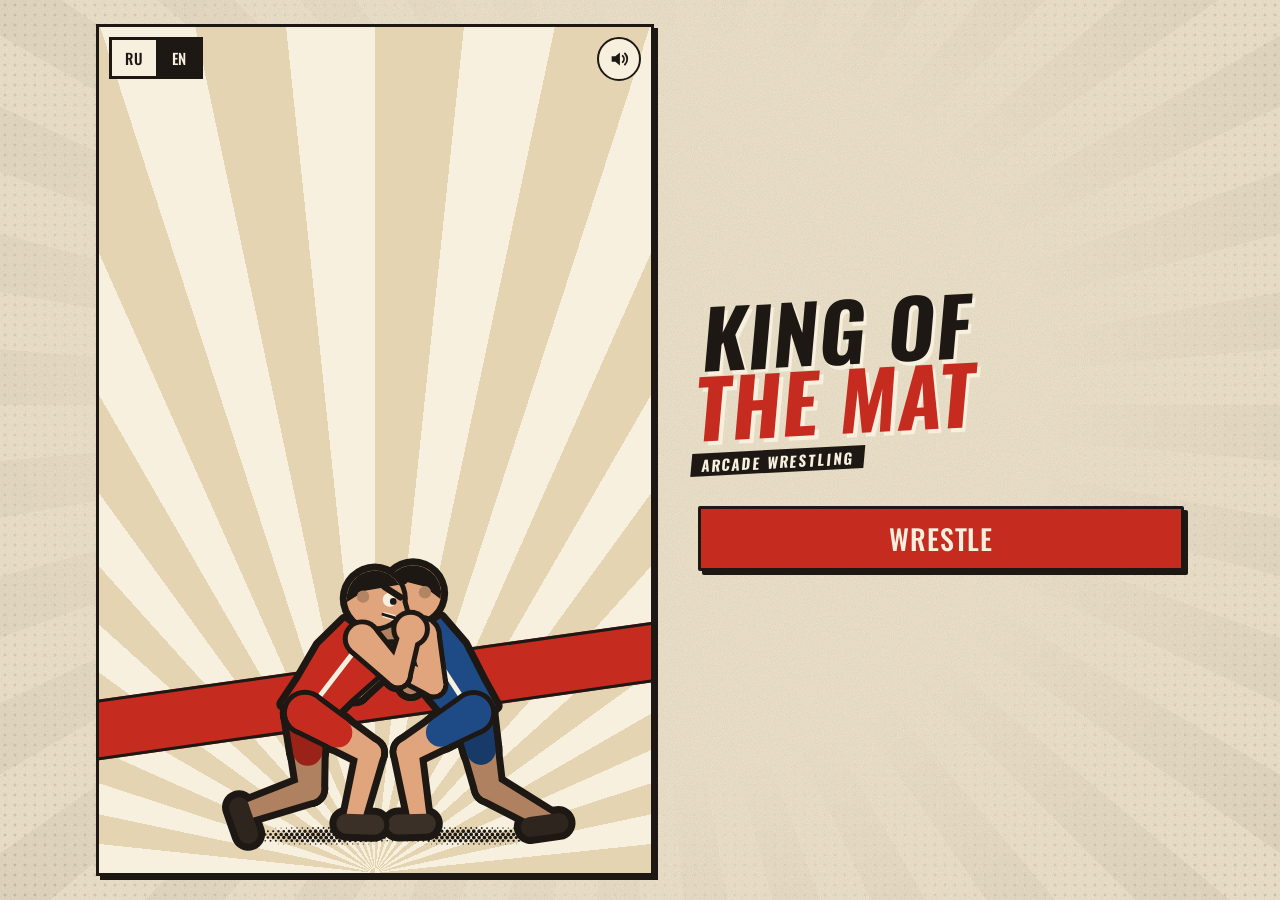
==== commit 6cdbd838: "Arcade preview: rival style, quips, rival wall, daily reward Co-Authored-By: Claude Opus 5.5 <norepl" ====
--- a/arcade/index.html
+++ b/arcade/index.html
@@ -4,8 +4,8 @@
     <meta charset="UTF-8" />
     <meta name="viewport" content="width=device-width, initial-scale=1, maximum-scale=1, viewport-fit=cover" />
     <title>Король ковра</title>
-    <script type="module" crossorigin src="./assets/index-lkl3c1fc.js"></script>
-    <link rel="stylesheet" crossorigin href="./assets/index-DbzkZcu_.css">
+    <script type="module" crossorigin src="./assets/index-Cw3o9czQ.js"></script>
+    <link rel="stylesheet" crossorigin href="./assets/index-DhGWaMyz.css">
   </head>
   <body>
     <!-- Пока грузятся скрипты и SDK площадки — не пустой экран. -->
--- a/arcade/assets/index-DhGWaMyz.css
+++ b/arcade/assets/index-DhGWaMyz.css
@@ -0,0 +1 @@
+:root{--lightningcss-light:initial;--lightningcss-dark: ;color-scheme:light;--paper:#efe4cc;--paper-2:#e4d4b2;--paper-3:#f8f0de;--ink:#1d1813;--ink-soft:#3b332a;--muted:#6f604c;--red:#c62b1f;--red-deep:#8f1d15;--blue:#1e4a86;--blue-deep:#13325e;--ochre:#dc9b23;--good:#2c7a4b;--warn:#b8700c;--bad:#c62b1f;--red-ink:#a8241a;--good-ink:#23663e;--warn-ink:#8a5300;--red-corner:#c62b1f;--blue-corner:#1e4a86;--font-display:"Oswald", "Arial Narrow", "Roboto Condensed", sans-serif;--font-body:"PT Sans", "Trebuchet MS", system-ui, sans-serif;--font-serif:"PT Serif", Georgia, "Times New Roman", serif;--border:3px solid var(--ink);--shadow:4px 4px 0 var(--ink);--shadow-sm:3px 3px 0 var(--ink);--grain:url("data:image/svg+xml,%3Csvg xmlns='http://www.w3.org/2000/svg' width='180' height='180'%3E%3Cfilter id='n'%3E%3CfeTurbulence type='fractalNoise' baseFrequency='0.85' numOctaves='3' stitchTiles='stitch'/%3E%3CfeColorMatrix values='0 0 0 0 0.11 0 0 0 0 0.09 0 0 0 0 0.07 0 0 0 0.13 0'/%3E%3C/filter%3E%3Crect width='100%25' height='100%25' filter='url(%23n)'/%3E%3C/svg%3E");--halftone:radial-gradient(var(--ink) .9px, transparent 1.5px);--fs-12:.75rem;--fs-13:.8125rem;--fs-15:.9375rem;--fs-16:1rem;--fs-17:1.0625rem;--fs-21:1.3125rem;--fs-28:1.75rem;--fs-44:2.75rem;--step--1:var(--fs-13);--step-0:var(--fs-16);--step-1:var(--fs-21);--step-2:var(--fs-28);--step-3:var(--fs-44);padding-top:env(safe-area-inset-top,0px);padding-bottom:env(safe-area-inset-bottom,0px)}*{box-sizing:border-box}[hidden]{display:none!important}html,body{overscroll-behavior:none;height:100%;overflow:hidden}body{background-color:var(--paper);background-image:var(--grain);color:var(--ink);font-family:var(--font-body);font-size:var(--step-0);-webkit-tap-highlight-color:transparent;touch-action:manipulation;-webkit-user-select:none;user-select:none;-webkit-touch-callout:none;margin:0;line-height:1.4}input,textarea{-webkit-user-select:text;user-select:text}#app{overscroll-behavior:contain;-webkit-overflow-scrolling:touch;flex-direction:column;height:100%;display:flex;overflow:hidden auto}.screen{flex-direction:column;flex:1 0 auto;gap:14px;width:100%;max-width:34rem;margin:0 auto;padding-block:14px 28px;padding-inline:16px;display:flex}h1,h2,h3{font-family:var(--font-display);text-transform:uppercase;text-wrap:balance;letter-spacing:.01em;margin:0;font-weight:700}p{margin:0}button{font:inherit;color:inherit}button:focus-visible,input:focus-visible{outline:3px solid var(--ochre);outline-offset:2px}.label{font-family:var(--font-display);font-size:var(--step--1);letter-spacing:.1em;text-transform:uppercase;color:var(--ink);text-wrap:balance}.muted,.hint{color:var(--muted);font-size:var(--step--1)}.panel{background:var(--paper-3);border:var(--border);box-shadow:var(--shadow);border-radius:2px;flex-direction:column;gap:10px;padding:14px;display:flex}.row{flex-wrap:wrap;gap:10px;display:flex}.btn{appearance:none;border:var(--border);background:var(--paper-3);box-shadow:var(--shadow-sm);min-height:54px;font-family:var(--font-display);font-size:var(--step-1);text-transform:uppercase;letter-spacing:.03em;cursor:pointer;border-radius:2px;padding:10px 18px;transition:transform 80ms,box-shadow 80ms}.btn-primary{background:var(--red);color:var(--paper-3)}.btn-danger{background:var(--ink);color:var(--paper-3)}.btn:active,.action:active:not(:disabled),.plan:active,.choice:active,.tech-card:active:not(:disabled),.move:active{box-shadow:0 0 0 var(--ink);transform:translate(3px,3px)}.link{appearance:none;color:var(--ink);text-decoration:underline;-webkit-text-decoration-color:var(--red);text-decoration-color:var(--red);text-underline-offset:3px;cursor:pointer;font-weight:700;font-size:inherit;background:0 0;border:0;padding:0 2px;text-decoration-thickness:2px}.icon-btn{appearance:none;border:2px solid var(--ink);background:var(--paper-3);cursor:pointer;border-radius:50%;flex:none;place-items:center;width:40px;height:40px;display:grid}.title-screen{gap:16px;position:relative;overflow:hidden}.poster-hero{border-bottom:var(--border);background:repeating-conic-gradient(from -90deg at 50% 100%, var(--paper-3) 0deg 6deg, var(--paper-2) 6deg 12deg);margin-inline:-16px;padding:18px 16px 22px;position:relative;overflow:hidden}.poster-hero:after{content:"";background:var(--red);border-block:var(--border);z-index:0;height:54px;position:absolute;inset:auto -20% 18%;transform:rotate(-8deg)}.hero-canvas{z-index:1;width:100%;height:210px;display:block;position:relative}.game-title{z-index:2;color:var(--ink);transform-origin:0;text-shadow:4px 4px 0 var(--paper-3);margin-top:-36px;font-size:clamp(3.2rem,17vw,5rem);line-height:.88;position:relative;transform:skew(-8deg)rotate(-3deg)}.game-title span{color:var(--red)}.title-sub{font-family:var(--font-display);text-transform:uppercase;letter-spacing:.08em;color:var(--ink-soft)}.slogan{font-family:var(--font-display);text-transform:uppercase;background:var(--ink);color:var(--paper-3);letter-spacing:.06em;align-self:flex-start;padding:4px 10px;transform:rotate(-2deg)}.continue-name{font-family:var(--font-display);text-transform:uppercase;font-size:var(--step-2);line-height:1.05}.new-career{gap:14px}.field{border:0;flex-direction:column;gap:8px;min-width:0;margin:0;padding:0;display:flex}.field-label{padding:0;font-weight:700}.field input:not([type]),.field input[type=text]{border:var(--border);min-height:50px;color:var(--ink);font:inherit;font-size:var(--fs-17);background:#fffaf0;border-radius:2px;padding:0 12px}.chips{flex-wrap:wrap;gap:8px;display:flex}.chip input{opacity:0;pointer-events:none;position:absolute}.chip span,.chip-btn{border:2px solid var(--ink);background:var(--paper-3);cursor:pointer;min-height:40px;font-size:var(--fs-15);border-radius:2px;align-items:center;padding:0 12px;font-weight:700;display:inline-flex}.chip input:checked+span,.chip-btn.on{background:var(--ink);color:var(--paper-3)}.chip input:focus-visible+span{outline:3px solid var(--ochre);outline-offset:2px}.look-editor{gap:12px;display:grid}.look-preview{border:var(--border);width:100%;height:clamp(220px,32dvh,260px);box-shadow:var(--shadow-sm);background:var(--paper-2);display:block}.look-rows{gap:10px;display:grid}.look-label{font-family:var(--font-display);font-size:var(--step--1);text-transform:uppercase;letter-spacing:.04em;color:var(--muted);margin-bottom:4px;display:block}.look-choices{flex-wrap:wrap;gap:6px;display:flex}.look-choices .chip-btn{min-height:34px;font-size:var(--fs-13);padding:0 9px}.swatch{border:3px solid var(--ink);background:var(--swatch);cursor:pointer;border-radius:50%;width:32px;height:32px}.swatch[aria-pressed=true]{box-shadow:0 0 0 3px var(--paper-3), 0 0 0 6px var(--red)}.swatch:focus-visible,.look-choices .chip-btn:focus-visible{outline:3px solid var(--ochre);outline-offset:3px}.mirror-btn{width:100%;margin-top:8px}.confirm{flex-direction:column;gap:10px;display:flex}.ladder-preview{color:var(--muted);font-size:var(--step--1);gap:2px;margin:0;padding:0 0 0 1.4em;display:grid}.topbar{justify-content:space-between;align-items:flex-end;gap:12px;display:flex}.who-name{font-family:var(--font-display);text-transform:uppercase;font-size:var(--step-2);overflow-wrap:anywhere;line-height:1}.who-title{font-size:var(--fs-12);color:var(--red-ink);text-wrap:balance;font-weight:700;line-height:1.2}.tricky-note{border:2px solid var(--red);background:var(--paper-3);color:var(--red-ink);font-size:var(--fs-13);align-items:flex-start;gap:6px;margin:0;padding:6px 8px;font-weight:700;line-height:1.25;display:flex}.tricky-note .ico,.tricky-note svg{flex:none;margin-top:1px}.new-title{text-align:center;font-family:var(--font-display);text-transform:uppercase;letter-spacing:.04em;color:var(--ink-soft);text-wrap:balance;margin:0}.new-title b{color:var(--red)}.clock{text-align:right;font-variant-numeric:tabular-nums;align-items:flex-end;gap:10px;display:flex}.clock-day{color:var(--muted);font-size:var(--step--1)}.clock-time{font-family:var(--font-display);font-size:var(--step-2);line-height:1}.event{border:var(--border);box-shadow:var(--shadow);background:var(--red);color:var(--paper-3);border-radius:2px;flex-direction:column;gap:6px;padding:14px;display:flex;position:relative;overflow:hidden}.event:before{content:"";background-image:var(--halftone);opacity:.25;pointer-events:none;background-size:7px 7px;width:46%;position:absolute;inset:0 0 0 auto;-webkit-mask-image:linear-gradient(90deg,#0000,#000);mask-image:linear-gradient(90deg,#0000,#000)}.event>*{z-index:1;position:relative}.event-today{background:var(--ink)}.event .label{color:var(--paper-3)}.event-head{justify-content:space-between;align-items:center;gap:10px;display:flex}.event-title{font-family:var(--font-display);text-transform:uppercase;font-size:var(--step-1);line-height:1.1}.event-sub{font-size:var(--step--1)}.event .link{color:var(--paper-3)}.event .btn{margin-top:6px}.event .btn-primary{background:var(--ochre);color:var(--ink)}.event .chip-btn{color:var(--ink)}.event .chip-btn.on{background:var(--paper-3);color:var(--ink);border-color:var(--paper-3)}.ladder{gap:4px;display:inline-flex}.ladder i{border:2px solid var(--paper-3);width:11px;height:11px;transform:rotate(45deg)}.ladder i.done{background:var(--ochre);border-color:var(--ochre)}.ladder i.now{background:var(--paper-3)}.meter-row{grid-template-columns:7.2rem 1fr 2.4rem;align-items:center;gap:10px;display:grid}.meter-label{font-size:var(--fs-15);font-weight:700}.meter-value{text-align:right;font-family:var(--font-display);font-variant-numeric:tabular-nums;font-size:var(--fs-17)}.bar{border:2px solid var(--ink);background:var(--paper-2);height:14px;display:block;overflow:hidden}.bar-fill{background:repeating-linear-gradient(-45deg, var(--ink) 0 5px, var(--ink-soft) 5px 9px);height:100%;transition:width .4s ease-out;display:block}.bar-energy .bar-fill{background:repeating-linear-gradient(-45deg, var(--ochre) 0 5px, #c4861a 5px 9px)}.bar-low .bar-fill,.bar-mine .bar-fill{background:repeating-linear-gradient(-45deg, var(--red) 0 5px, var(--red-deep) 5px 9px)}.bar-theirs .bar-fill{background:repeating-linear-gradient(-45deg, var(--blue) 0 5px, var(--blue-deep) 5px 9px)}.bar-gas{border-color:var(--ink);height:10px}.bar-gas .bar-fill{background:var(--paper-3)}.weight-row{flex-wrap:wrap;align-items:center;gap:8px;padding-block:4px;display:flex}.weight-row>div{margin-right:auto}.weight-value{font-family:var(--font-display);font-size:var(--step-2);font-variant-numeric:tabular-nums;line-height:1.05}.weight-value small{font-size:var(--step--1);color:var(--muted)}.tag{font-family:var(--font-display);font-size:var(--step--1);text-transform:uppercase;letter-spacing:.04em;border:2px solid;border-radius:2px;padding:3px 9px;display:inline-block;transform:rotate(-2deg)}.tag-good{color:var(--good-ink)}.tag-warn{color:var(--warn-ink)}.tag-bad{color:var(--red-ink)}.warning{color:var(--red-ink);font-size:var(--step--1);font-weight:700}.note{font-size:var(--step--1);border-left:4px solid var(--ink);padding-left:10px;font-weight:700}.confirm-box{background:var(--paper-3);color:var(--ink);border:var(--border);box-shadow:var(--shadow-sm);gap:10px;margin-top:10px;padding:12px;display:grid}.confirm-box p{font-size:var(--step-0);text-transform:none;letter-spacing:0}.confirm-actions{gap:8px;display:grid}.confirm-actions .btn{min-height:48px;font-size:var(--step-0)}.arsenal-row{grid-template-columns:7.2rem 1fr;align-items:start;gap:10px;display:grid}.arsenal-chips{flex-wrap:wrap;gap:6px;min-width:0;display:flex}.chip-mini{font-size:var(--fs-12);border:1.5px solid var(--ink);background:var(--paper);padding:2px 7px}.chip-mini b{color:var(--red-ink)}.chip-mini b.chip-def,.arsenal-legend .chip-def{color:var(--blue)}.arsenal-legend{font-size:var(--fs-12);text-transform:none;letter-spacing:0;font-weight:400;display:block}.arsenal-legend b{color:var(--red-ink)}.actions-wrap{flex-direction:column;gap:8px;display:flex}.actions{grid-template-columns:repeat(2,minmax(0,1fr));gap:12px;display:grid}.action{appearance:none;text-align:left;border:var(--border);background:var(--paper-3);min-height:92px;box-shadow:var(--shadow-sm);cursor:pointer;border-radius:2px;flex-direction:column;gap:3px;padding:10px 12px;transition:transform 80ms,box-shadow 80ms;display:flex}.action:disabled{cursor:default;box-shadow:none;background:var(--paper-2);color:var(--ink-soft);border-style:dashed}.action:disabled .fx{filter:grayscale()}.action-title{font-family:var(--font-display);text-transform:uppercase;font-size:var(--fs-17);line-height:1.1}.action-train .action-title:after{content:" · игра";font-family:var(--font-body);text-transform:none;font-size:var(--step--1);color:var(--red-ink)}:lang(en) .action-train .action-title:after{content:" · mini‑game"}:lang(en) .corner-coach:before{content:"C"}.action-cost{font-size:var(--step--1);color:var(--muted);font-variant-numeric:tabular-nums}.action-effect{font-size:var(--step--1);color:var(--red-ink);font-weight:700}.action-sleep{background:var(--ink);min-height:62px;color:var(--paper-3);grid-column:1/-1}.action-sleep .action-cost{color:var(--paper-2)}.log{font-size:var(--step--1);color:var(--muted);flex-direction:column;gap:4px;display:flex}.log .log-new{color:var(--ink)}.hub-foot{justify-content:space-between;align-items:center;gap:12px;margin-top:auto;display:flex}.flash{border:var(--border);border-left:10px solid var(--red);background:var(--paper-3);padding:10px 12px;font-weight:700}.day-event{padding-top:0;overflow:hidden}.day-event>.label{background:var(--red);color:var(--paper-3);margin-inline:-14px;padding:6px 14px}.day-event-title{font-size:var(--step-1);line-height:1.1}.choices{gap:10px;display:grid}.choice{appearance:none;text-align:left;border:var(--border);background:var(--paper);box-shadow:var(--shadow-sm);cursor:pointer;border-radius:2px;flex-direction:column;gap:2px;min-height:56px;padding:10px 12px;transition:transform 80ms,box-shadow 80ms;display:flex}.choice-label{text-wrap:balance;font-weight:700}.choice-effect{font-size:var(--step--1);color:var(--red-ink)}.choice:disabled{cursor:default;opacity:.55;box-shadow:none}.choice:disabled .choice-effect{color:var(--muted)}.day-event-later{font-size:var(--step--1);justify-content:space-between;align-items:baseline;gap:12px;margin-top:10px;display:flex}.day-event-later .link{flex:none}.day-event.day-event-mini{justify-content:space-between;align-items:center;gap:12px;padding:8px 14px;display:flex}.day-event-mini .label{background:var(--red);color:var(--paper-3);margin:0 6px 0 0;padding:2px 6px;display:inline}.coach-plan{flex-direction:column;gap:6px;display:flex}.coach-plan .muted{font-size:var(--step--1);margin:0}.plans{flex-direction:column;gap:8px;display:flex}.plan-grid{grid-template-columns:repeat(3,minmax(0,1fr));gap:10px;display:grid}.plan{appearance:none;border:var(--border);background:var(--paper-3);box-shadow:var(--shadow-sm);text-align:left;cursor:pointer;border-radius:2px;flex-direction:column;gap:4px;min-height:96px;padding:10px;transition:transform 80ms,box-shadow 80ms;display:flex}.plan-suggested{background:var(--ochre)}.plan-title{font-family:var(--font-display);text-transform:uppercase;font-size:var(--fs-16);line-height:1.05}.plan-hint{font-size:var(--fs-12);color:var(--ink-soft);line-height:1.25}.plan-tag{font-family:var(--font-display);font-size:var(--fs-12);text-transform:uppercase;letter-spacing:.05em;background:var(--ink);color:var(--paper-3);align-self:flex-start;margin-top:auto;padding:1px 6px}.plan-wrap{display:flex;position:relative}.plan-wrap .plan{flex:1;padding-right:30px}.plan-custom{background:#e8eef7}.plan-pencil{appearance:none;border:2px solid var(--ink);background:var(--paper-3);width:28px;height:28px;font-size:var(--fs-15);cursor:pointer;border-radius:2px;line-height:1;position:absolute;top:6px;right:6px}.plan-add{box-shadow:none;background:0 0;border-style:dashed;justify-content:center}.plan-add .plan-title{color:var(--red-ink)}.plan-steps{gap:6px;margin:0;padding:0;list-style:none;display:grid}.plan-step{border:2px solid var(--ink);background:var(--paper-3);grid-template-columns:auto 1fr auto;align-items:center;gap:8px;padding:6px 8px;display:grid}.plan-step-bad{border-color:var(--bad);background:#f6dcd6}.step-time{font-family:var(--font-display);font-size:var(--fs-13);color:var(--muted);min-width:2.6em}.step-main{flex-direction:column;gap:2px;min-width:0;display:flex}.step-main .fx{font-size:var(--fs-12)}.step-problem{font-size:var(--fs-12);color:var(--red-ink);font-weight:700}.step-btn{appearance:none;border:2px solid var(--ink);background:var(--paper);width:30px;height:30px;font-size:var(--fs-12);cursor:pointer;border-radius:2px}.step-btn:disabled{opacity:.35;cursor:default}.step-del{color:var(--red-ink);font-weight:700}.plan-empty{border:2px dashed var(--muted);color:var(--muted);text-align:center;font-size:var(--step--1);padding:10px}.plan-outline{font-size:var(--step--1);color:var(--ink-soft)}.plan-outline:empty{display:none}.plan-palette{grid-template-columns:repeat(2,minmax(0,1fr));gap:8px;display:grid}.palette-btn{appearance:none;text-align:left;border:var(--border);background:var(--paper-3);box-shadow:var(--shadow-sm);cursor:pointer;font:inherit;border-radius:2px;flex-direction:column;gap:2px;padding:8px 10px;transition:transform 80ms,box-shadow 80ms;display:flex}.palette-btn b{font-family:var(--font-display);text-transform:uppercase;font-weight:500}.palette-btn span{font-size:var(--fs-12);color:var(--muted)}.palette-btn:active:not(:disabled){box-shadow:0 0 0 var(--ink);transform:translate(3px,3px)}.palette-btn:disabled{opacity:.45;box-shadow:none;cursor:default}.day-skipped{color:var(--red-ink);font-size:var(--step--1);margin:0;padding-left:18px}.training{gap:12px}.rules{font-size:var(--fs-17)}.back-link{align-self:center;padding:8px}.mg-progress{font-family:var(--font-display);text-transform:uppercase;letter-spacing:.04em;color:var(--red-ink)}.mg-stage{flex-direction:column;gap:10px;min-height:300px;display:flex}.mg-pause{border:var(--border);background-color:var(--paper-2);background-image:var(--halftone);min-height:260px;font-family:var(--font-display);text-transform:uppercase;font-size:var(--step-1);text-align:center;background-size:8px 8px;flex:1;place-items:center;padding:12px;display:grid}.mg-feedback{text-align:center;min-height:1.5em;font-family:var(--font-display);text-transform:uppercase;font-size:var(--fs-17)}.mg-feedback.good{color:var(--good-ink)}.mg-feedback.ok{color:var(--warn-ink)}.mg-feedback.bad{color:var(--red-ink)}.multiplier{font-family:var(--font-display);font-size:var(--step-3);color:var(--paper-3);background:var(--red);border:var(--border);box-shadow:var(--shadow);align-self:flex-start;padding:4px 14px;line-height:1;transform:rotate(-3deg)}.gains{border:var(--border);background:var(--paper-3);box-shadow:var(--shadow-sm);margin:0;padding:0;list-style:none;display:grid}.gains li{font-variant-numeric:tabular-nums;justify-content:space-between;gap:12px;padding:10px 12px;display:flex}.gains li b{white-space:nowrap}.gains li>span{text-wrap:balance}.gains li+li{border-top:1.5px dashed var(--ink)}.tech-grid,.tech-list{grid-template-columns:repeat(2,minmax(0,1fr));gap:10px;display:grid}.tech-card{appearance:none;text-align:left;border:var(--border);background:var(--paper-3);box-shadow:var(--shadow-sm);cursor:pointer;border-radius:2px;flex-direction:column;gap:4px;min-height:86px;padding:10px;transition:transform 80ms,box-shadow 80ms;display:flex}.tech-card:disabled{cursor:default}.tech-grid .tech-card:disabled{opacity:.6}.tech-top{justify-content:space-between;align-items:baseline;gap:6px;display:flex}.tech-title{font-family:var(--font-display);text-transform:uppercase;font-size:var(--fs-15);line-height:1.1}.tech-points{font-family:var(--font-display);font-size:var(--step--1);color:var(--paper-3);background:var(--red);white-space:nowrap;padding:0 5px}.tech-mech,.tech-note{font-size:var(--fs-12);color:var(--muted)}.tech-mastery{border:1.5px solid var(--ink);background:var(--paper-2);height:8px;margin-top:auto;overflow:hidden}.tech-mastery span{background:repeating-linear-gradient(-45deg, var(--red) 0 4px, var(--red-deep) 4px 7px);height:100%;display:block}.tech-new{background:#fff6dc}.tech-new .tech-note{color:var(--good-ink);font-weight:700}.tech-locked{opacity:.5;box-shadow:none}.tech-list .tech-card{cursor:default;min-height:0}.tech-list .tech-locked{opacity:1;box-shadow:var(--shadow-sm)}.tech-modes{gap:6px;margin-top:2px;display:grid}.tech-mode{appearance:none;font:inherit;color:inherit;text-align:left;border:2px solid var(--ink);background:var(--paper);box-shadow:2px 2px 0 var(--ink);cursor:pointer;border-radius:2px;flex-direction:column;gap:3px;min-height:44px;padding:6px 8px;transition:transform 80ms,box-shadow 80ms;display:flex}.tech-mode:active:not(:disabled){box-shadow:0 0 0 var(--ink);transform:translate(2px,2px)}.tech-mode:disabled{cursor:default;opacity:.55;box-shadow:none}.tech-mode-name{font-weight:700;font-size:var(--fs-12);text-wrap:balance;line-height:1.15}.tech-mech{text-wrap:balance}.tech-mode .tech-mastery{margin-top:2px}.tech-mode[data-mode=defense] .tech-mastery span{background:repeating-linear-gradient(-45deg, var(--blue) 0 4px, var(--blue-deep) 4px 7px)}.tech-rust{color:var(--red-ink);font-style:normal;font-weight:700}.tap-pad{appearance:none;border:var(--border);background:var(--red);min-height:120px;color:var(--paper-3);font-family:var(--font-display);text-transform:uppercase;letter-spacing:.03em;cursor:pointer;-webkit-user-select:none;user-select:none;-webkit-touch-callout:none;touch-action:none;box-shadow:var(--shadow);border-radius:2px;font-size:2.1rem;transition:transform 60ms,box-shadow 60ms}.tap-pad:active{box-shadow:1px 1px 0 var(--ink);transform:translate(3px,3px)}.tap-pad-wait,.tap-pad-wait:active{background:var(--paper-2);color:var(--ink-soft);box-shadow:none;cursor:default;transform:none}.tap-pad-timing{background:var(--paper-3);color:var(--red-ink);flex-direction:column;justify-content:center;align-items:center;gap:4px;display:flex}.tap-pad small{font-family:var(--font-body);font-size:var(--step--1);text-transform:none;letter-spacing:0;color:var(--muted)}.handoff{border:var(--border);min-height:172px;box-shadow:var(--shadow);text-align:center;color:var(--paper-3);background-size:8px 8px;flex-direction:column;justify-content:center;align-items:center;gap:6px;padding:12px;display:flex}.handoff-mine{background-color:var(--red)}.handoff-theirs{background-color:var(--blue)}.handoff-title{font-family:var(--font-display);font-size:var(--step-2);text-transform:uppercase;text-wrap:balance;transform:skew(-8deg)}.handoff-sub{opacity:.9;text-wrap:balance;font-weight:700}.position{border:var(--border);min-height:172px;box-shadow:var(--shadow);background:var(--paper-3);flex-direction:column;justify-content:center;gap:12px;padding:14px 12px;display:flex}.position-head{font-family:var(--font-display);text-transform:uppercase;justify-content:space-between;align-items:baseline;gap:12px;display:flex}.position-head b{min-width:0;font-size:var(--step-1);white-space:nowrap;text-overflow:ellipsis;font-weight:500;overflow:hidden}.position-head b:first-child{color:var(--red-ink);flex-shrink:0}.position-head b:last-child{color:var(--blue)}.position-track{border:var(--border);background:var(--blue);height:26px;position:relative}.position-me{background:var(--red);border-right:3px solid var(--ink);position:absolute;inset:0 auto 0 0}.position-track i{background:var(--ink);width:6px;box-shadow:0 0 0 2px var(--paper-3);margin-left:-3px;position:absolute;top:-10px;bottom:-10px}.position-why{text-align:center;text-wrap:balance;margin:0;font-weight:700}.mech-hint{color:var(--muted);font-size:var(--step--1);text-align:center}.tug{border:var(--border);background:var(--blue);height:26px;position:relative;overflow:hidden}.tug-fill{background:repeating-linear-gradient(-45deg, var(--red) 0 8px, var(--red-deep) 8px 13px);width:50%;position:absolute;inset:0 auto 0 0}.tug-mid{background:var(--ink);width:4px;margin-left:-2px;position:absolute;top:0;bottom:0;left:50%}.tug-labels{font-family:var(--font-display);text-transform:uppercase;font-size:var(--step--1);justify-content:space-between;margin-top:-6px;display:flex}.tug-labels span:first-child{color:var(--red-ink)}.tug-labels span:last-child{color:var(--blue)}.timing{border:var(--border);background:var(--paper-2);height:44px;position:relative;overflow:hidden}.timing-zone{background:var(--ochre);justify-content:center;display:flex;position:absolute;top:0;bottom:0}.timing-perfect{background:var(--paper-3);width:30%;height:100%}.timing-marker{background:var(--red);border-inline:2px solid var(--ink);width:7px;margin-left:-3.5px;position:absolute;top:-2px;bottom:-2px;left:0}.react-target{appearance:none;aspect-ratio:1;border:4px solid var(--ink);background-color:var(--paper-2);background-image:var(--halftone);width:min(100%,220px);color:var(--ink-soft);font-family:var(--font-display);font-size:var(--fs-28);text-transform:uppercase;cursor:pointer;touch-action:none;-webkit-user-select:none;user-select:none;box-shadow:var(--shadow);background-size:8px 8px;border-radius:50%;align-self:center}.react-target.lit{background:var(--red);color:var(--paper-3);box-shadow:0 0 0 10px var(--ochre), var(--shadow)}.pair{grid-template-columns:repeat(2,minmax(0,1fr));gap:12px;display:grid}.pair .pair-target{width:100%;max-width:180px;font-size:var(--fs-17);justify-self:center}.pair-target.held{filter:brightness(.9);transform:scale(.95)}.beats{grid-template-columns:repeat(auto-fit,minmax(38px,1fr));gap:6px;display:grid}.beat{isolation:isolate;height:50px;font-size:var(--fs-13);border:var(--border);background:var(--paper-3);font-family:var(--font-display);text-transform:uppercase;place-items:center;transition:transform 80ms;display:grid;position:relative}.beat:before{content:"";z-index:-1;height:calc(var(--fill,0) * 100%);background:#c62b1f3d;position:absolute;inset:auto 0 0}.beat.on:before,.beat.hit:before{display:none}.beat-target{border-color:var(--red);color:var(--red-ink)}.beat.on{background:var(--ink);color:var(--paper-3);transform:scale(1.08)}.bridge{aspect-ratio:1;border:var(--border);background:var(--paper-2);touch-action:none;-webkit-user-select:none;user-select:none;border-radius:50%;width:min(100%,260px);margin:0 auto;position:relative}.bridge-ring{width:var(--ring);aspect-ratio:1;border:3px dashed var(--ink);pointer-events:none;background:#dc9b2340;border-radius:50%;position:absolute;top:50%;left:50%;transform:translate(-50%,-50%)}.bridge.in .bridge-ring{background:#2c7a4b4d}.bridge-ball{border:var(--border);background:var(--red);pointer-events:none;border-radius:50%;width:34px;height:34px;position:absolute;top:50%;left:50%;transform:translate(-50%,-50%)}.seq-time{border:2px solid var(--ink);background:var(--paper-2);height:10px;overflow:hidden}.seq-time span{background:var(--red);width:100%;height:100%;display:block}.seq{border:var(--border);background-color:var(--paper-2);background-image:var(--halftone);touch-action:none;background-size:10px 10px;height:230px;position:relative}.seq-dot{border:var(--border);background:var(--paper-3);width:64px;height:64px;color:var(--ink);font-family:var(--font-display);font-size:var(--fs-28);cursor:pointer;box-shadow:var(--shadow-sm);border-radius:50%;position:absolute}.seq-dot.done{background:var(--red);color:var(--paper-3);box-shadow:none}.dodge{grid-template-columns:repeat(3,minmax(0,1fr));gap:8px;height:190px;display:grid}.dodge-lane{border:var(--border);background-color:var(--paper-2);background-image:var(--halftone);cursor:pointer;touch-action:none;background-size:10px 10px;position:relative;overflow:hidden}.dodge-foot{width:52px;height:52px;color:var(--ink);opacity:0;margin-left:-26px;transition:opacity 80ms;position:absolute;bottom:14px;left:50%}.dodge-foot svg{width:100%;height:100%}.dodge-lane.foot .dodge-foot{opacity:1}.dodge-sweep{background:var(--red);border:2px solid var(--ink);opacity:0;height:18px;transform:translateY(calc(var(--p,0) * (var(--lane-h,190px) - 14px - 52px - 9px)));position:absolute;top:0;left:8%;right:8%}.dodge-lane.threat{background-color:#f3d2c8}.dodge-lane.threat .dodge-sweep,.dodge-lane.hit .dodge-sweep{opacity:1}.dodge-lane.hit{background-color:#f3d2c8}.dodge-lane.hit .dodge-foot{color:var(--red)}.rock{border:var(--border);background-color:var(--paper-2);background-image:var(--halftone);touch-action:none;cursor:ew-resize;background-size:10px 10px;place-items:center;height:190px;display:grid;position:relative}.rock-body{border:var(--border);background:var(--blue,#2a5aa0);transform-origin:50% 100%;border-radius:28px 28px 10px 10px;width:56px;height:110px;transition:transform .12s ease-out}.rock-body.left{transform:rotate(-22deg)}.rock-body.right{transform:rotate(22deg)}.rock-arrows{font-size:var(--fs-21);color:var(--ink-soft);letter-spacing:.4em;position:absolute;bottom:8px}.brace-dot{border:var(--border);background:radial-gradient(circle, var(--paper-3) 54%, transparent 56%), conic-gradient(var(--red) calc(var(--p,0) * 360deg), var(--paper-2) 0);width:72px;height:72px;color:var(--ink);font-family:var(--font-display);text-transform:uppercase;font-size:var(--fs-13);box-shadow:var(--shadow-sm);cursor:pointer;touch-action:none;border-radius:50%;position:absolute}.brace-dot.held{box-shadow:none;transform:scale(.94)}.pace{flex-direction:column;gap:10px;display:flex}.pace-track{border:var(--border);background:var(--paper-2);height:46px;position:relative;overflow:hidden}.pace-band{background:var(--ochre);position:absolute;top:0;bottom:0}.pace-needle{background:var(--red);border-inline:2px solid var(--ink);width:7px;margin-left:-3.5px;position:absolute;top:-2px;bottom:-2px}.pace-info{color:var(--muted);font-variant-numeric:tabular-nums;justify-content:space-between;display:flex}.pace-info b{color:var(--ink)}.pace .tap-pad{min-height:170px}.lift{grid-template-columns:64px 1fr;align-items:stretch;gap:14px;display:grid}.lift-tube{border:var(--border);background:var(--paper-2);height:280px;position:relative;overflow:hidden}.lift-zone{background:var(--ochre);align-items:center;display:flex;position:absolute;left:0;right:0}.lift-perfect{background:var(--paper-3);width:100%;height:35%}.lift-fill{background:repeating-linear-gradient(-45deg, var(--red) 0 6px, var(--red-deep) 6px 10px);border:2px solid var(--ink);border-bottom:0;height:0;position:absolute;bottom:0;left:12px;right:12px}.lift-pad{min-height:280px;font-size:var(--fs-21)}.steps{grid-template-columns:1fr 1fr;gap:10px;display:grid}.step-pad{min-height:150px;font-size:var(--fs-28);background:var(--paper-3);color:var(--muted)}.step-pad.next{background:var(--red);color:var(--paper-3)}.step-pad:disabled{cursor:default}.whack{grid-template-columns:repeat(3,1fr);gap:8px;display:grid}.whack-cell{aspect-ratio:1;border:var(--border);background-color:var(--paper-2);background-image:var(--halftone);cursor:pointer;touch-action:none;-webkit-user-select:none;user-select:none;background-size:10px 10px;width:100%;max-height:120px;position:relative}.whack-hand{border:3px solid var(--ink);background:var(--blue);color:var(--paper-3);pointer-events:none;border-radius:50%;place-items:center;transition:transform 90ms ease-out;display:grid;position:absolute;inset:12%;transform:scale(0)}.whack-hand svg{width:62%;height:62%}.whack-cell.on .whack-hand{transform:scale(1)}.whack-cell.hit .whack-hand{animation:.22s ease-in forwards whack-off}.whack-cell.locked{filter:grayscale(.6)brightness(.9)}@keyframes whack-off{0%{opacity:1;transform:scale(1)}to{opacity:0;transform:translate(40%,-60%)rotate(35deg)scale(.4)}}.track{touch-action:none;-webkit-user-select:none;user-select:none;gap:8px;display:grid}.track-bar .pace-band{transition:box-shadow 80ms}.track-bar.in .pace-band{box-shadow:inset 0 0 0 4px var(--ink)}.track-pad{border:var(--border);background:var(--paper-3);min-height:130px;box-shadow:var(--shadow);cursor:ew-resize;text-align:center;align-content:center;place-items:center;gap:4px;display:grid}.track-pad b{font-family:var(--font-display);font-weight:500;font-size:var(--fs-28);text-transform:uppercase;color:var(--red-ink)}.track-pad small{color:var(--muted)}.arrows{grid-template-columns:repeat(3,minmax(0,1fr));grid-template-areas:".up.""left sign right"".down.";gap:8px;width:min(100%,320px);margin:0 auto;display:grid}.arrow-up{grid-area:up}.arrow-left{grid-area:left}.arrow-right{grid-area:right}.arrow-down{grid-area:down}.arrow-btn{aspect-ratio:1;border:var(--border);background:var(--paper-3);color:var(--ink);box-shadow:var(--shadow-sm);cursor:pointer;touch-action:none;-webkit-user-select:none;user-select:none;place-items:center;display:grid}.arrow-btn:active{box-shadow:1px 1px 0 var(--ink);transform:translate(2px,2px)}.arrow-btn span,.arrow-sign [data-arrow]{place-items:center;width:58%;height:58%;display:grid}.arrow-btn svg,.arrow-sign svg{width:100%;height:100%}.arrow-sign{aspect-ratio:1;border:var(--border);background:var(--red);color:var(--paper-3);touch-action:none;-webkit-user-select:none;user-select:none;grid-area:sign;place-items:center;display:grid;position:relative}.arrow-sign [data-arrow]{width:70%;height:70%;transition:transform 90ms}.arrow-sign:not([data-dir]) [data-arrow]{opacity:.25}.arrow-sign b{font-family:var(--font-display);font-weight:500;font-size:var(--fs-13);text-transform:uppercase;position:absolute}.arrow-sign.ok{animation:.18s sign-ok}.arrow-sign.locked{filter:grayscale(.7)brightness(.85)}.swipe-field{aspect-ratio:1;border:var(--border);background:var(--red);width:min(100%,240px);color:var(--paper-3);touch-action:none;-webkit-user-select:none;user-select:none;cursor:grab;place-items:center;margin:0 auto;display:grid;position:relative}.swipe-field [data-arrow]{pointer-events:none;place-items:center;width:62%;height:62%;transition:transform 90ms;display:grid}.swipe-field svg{width:100%;height:100%}.swipe-field:not([data-dir]) [data-arrow]{opacity:.25}.swipe-field b{font-family:var(--font-display);font-weight:500;font-size:var(--fs-13);text-transform:uppercase;pointer-events:none;position:absolute;bottom:8px}.swipe-field.ok{animation:.18s sign-ok}.swipe-field.locked{filter:grayscale(.7)brightness(.85)}.bout .swipe-field{width:min(100%,30dvh,240px)}@keyframes sign-ok{0%{background:var(--good)}to{background:var(--red)}}.quality{min-height:120px;font-family:var(--font-display);font-size:var(--step-2);text-transform:uppercase;text-align:center;text-wrap:balance;place-items:center;display:grid;transform:rotate(-3deg)}.quality-perfect{color:var(--ochre);text-shadow:3px 3px 0 var(--ink)}.quality-hit{color:var(--good-ink)}.quality-miss{color:var(--red-ink)}.bout{gap:10px}.bout-round{text-align:center}.scoreboard{border:var(--border);box-shadow:var(--shadow);grid-template-columns:minmax(0,1fr) auto minmax(0,1fr);align-items:stretch;display:grid}.sb-side{min-width:0;color:var(--paper-3);flex-direction:column;gap:4px;padding:8px 10px;display:flex}.sb-red{background:var(--red)}.sb-blue{background:var(--blue);text-align:right}.sb-name{font-family:var(--font-display);text-transform:uppercase;font-size:var(--step--1);letter-spacing:.03em;white-space:nowrap;text-overflow:ellipsis;overflow:hidden}.sb-score{font-family:var(--font-display);font-variant-numeric:tabular-nums;font-size:2.8rem;line-height:1}.sb-mid{background:var(--ink);color:var(--paper-3);border-inline:var(--border);flex-direction:column;justify-content:center;align-items:center;padding-inline:8px;display:flex}.sb-period{font-size:var(--fs-12);text-transform:uppercase;letter-spacing:.08em;opacity:.8}.sb-clock{font-family:var(--font-display);font-size:var(--step-2);color:var(--ochre);font-variant-numeric:tabular-nums;line-height:1.1}.sb-position{font-size:var(--fs-12);text-align:center;opacity:.85;text-wrap:balance;line-height:1.2}.arena-wrap{position:relative}.arena{border:var(--border);width:100%;height:clamp(200px,36vh,310px);box-shadow:var(--shadow);background:var(--paper-2);display:block}.prompt{text-align:center;min-height:2.8em;font-weight:700;font-size:var(--fs-17);text-wrap:balance}.control{flex-direction:column;gap:10px;min-height:172px;display:flex}.moves{gap:8px;display:grid}.screen-title{font-size:min(var(--step-3), 12vw);overflow-wrap:break-word;-webkit-hyphens:auto;hyphens:auto;line-height:1.05;transform:skew(-6deg)}.weighin,.summary{text-align:center;justify-content:center;align-items:center;gap:18px}.weighin .btn,.summary .btn{align-self:stretch}.scale{background:var(--paper-3);border:var(--border);width:min(100%,18rem);box-shadow:var(--shadow);padding:18px}.scale-display{font-family:var(--font-display);font-variant-numeric:tabular-nums;background:var(--ink);color:var(--ochre);padding:8px 12px;font-size:3.4rem;line-height:1}.scale-limit{color:var(--muted);margin-top:8px;font-weight:700}.verdict{text-wrap:balance;font-weight:700}.verdict.good{color:var(--good-ink)}.verdict.bad{color:var(--red-ink)}.rounds{grid-template-columns:repeat(var(--rounds,3), minmax(0, 1fr));gap:8px;margin:0;padding:0;list-style:none;display:grid}.rounds[style*="--rounds: 4"],.rounds[style*="--rounds: 5"]{gap:4px}.rounds[style*="--rounds: 4"] li,.rounds[style*="--rounds: 5"] li{font-size:var(--fs-12);padding:6px 4px}.rounds li{border:var(--border);background:var(--paper-3);font-size:var(--step--1);color:var(--muted);flex-direction:column;padding:8px;display:flex}.rounds li span:first-child{font-family:var(--font-display);text-transform:uppercase;color:var(--ink)}.rounds li.now{background:var(--ochre);color:var(--ink)}.rounds li.won{background:var(--ink);color:var(--paper-2)}.rounds li.won span:first-child{color:var(--paper-3)}.versus-head{grid-template-columns:minmax(0,1fr) auto minmax(0,1fr);align-items:start;gap:8px;display:grid}.corner{border-top:8px solid;flex-direction:column;gap:2px;min-width:0;padding-top:6px;display:flex}.corner .label{color:var(--muted)}.corner b{font-family:var(--font-display);text-transform:uppercase;font-size:var(--step-1);overflow-wrap:anywhere;line-height:1.05}.corner-red{border-color:var(--red)}.corner-blue{border-color:var(--blue);text-align:right}.versus-vs{font-family:var(--font-display);font-size:var(--fs-21);color:var(--paper-3);background:var(--ink);margin-top:16px;padding:2px 8px;transform:rotate(-6deg)}.compare-row{grid-template-columns:2rem 1fr 2rem;grid-template-areas:"mine bars theirs""label label label";align-items:center;column-gap:8px;display:grid}.compare-num{font-family:var(--font-display);font-variant-numeric:tabular-nums}.compare-num.mine{color:var(--red-ink);grid-area:mine}.compare-num.theirs{text-align:right;color:var(--blue);grid-area:theirs}.compare-bars{grid-area:bars;gap:3px;display:grid}.compare-bars .bar{height:10px}.compare-label{text-align:center;font-size:var(--step--1);color:var(--muted);grid-area:label}.notes{font-size:var(--step--1);color:var(--warn-ink);margin:0;padding-left:1.2em;font-weight:700}.signature{font-size:var(--step--1);color:var(--ink-soft);border-top:1.5px dashed var(--ink);padding-top:8px}.signature b{color:var(--red-ink)}.medal{width:132px;height:132px;font-family:var(--font-display);color:var(--ink);border:var(--border);box-shadow:var(--shadow);border-radius:50%;place-items:center;font-size:3.4rem;display:grid}.medal-gold{background:radial-gradient(circle at 35% 30%, #ffe9a8, var(--ochre) 60%, #a86f0e)}.medal-silver{background:radial-gradient(circle at 35% 30%,#fff,#c7c3ba 60%,#8b867c)}.medal-bronze{background:radial-gradient(circle at 35% 30%,#ffd2a8,#c47a3c 60%,#84501f)}.medal-none{background:var(--paper-2);color:var(--ink-soft)}.summary-text{max-width:28rem;font-size:var(--step-1);text-wrap:balance}.summary-champion .screen-title{color:var(--red-ink)}.day-steps{flex-wrap:wrap;gap:6px;margin:0;padding:0;list-style:none;display:flex}.day-steps li{border:2px solid var(--ink);background:var(--paper-3);font-size:var(--step--1);padding:3px 9px;font-weight:700}.intro-overlay{z-index:50;padding:max(12px, env(safe-area-inset-top)) 12px max(12px, env(safe-area-inset-bottom));background:#1d1813bd;place-items:center;display:grid;position:fixed;inset:0;overflow-y:auto}.intro{background:var(--paper);border:var(--border);width:min(100%,30rem);box-shadow:6px 6px 0 var(--ink);gap:10px;padding:14px;display:grid}.intro-head{gap:2px;display:grid}.intro-head b{font-family:var(--font-display);font-size:var(--step-2);text-transform:uppercase;line-height:1.05}.intro-rule{text-wrap:pretty;font-weight:700}.intro-demo{background:var(--paper-3);border:2px dashed var(--ink);padding:34px 10px 10px;position:relative;overflow:hidden}.intro-stage{pointer-events:none}.intro-stage .mech-hint{display:none}.intro-badge{background:var(--ink);color:var(--paper-3);font-family:var(--font-display);font-size:var(--fs-13);letter-spacing:.06em;text-transform:uppercase;padding:2px 8px;position:absolute;top:6px;left:8px}.ghost-finger{z-index:3;border:3px solid var(--ink);pointer-events:none;background:#dc9b2399;border-radius:50%;width:36px;height:36px;margin:-18px 0 0 -18px;transition:transform 90ms linear;position:absolute;top:0;left:0;box-shadow:0 0 0 4px #f8f0deb3}.ghost-finger.held{background:#c62b1fa6}.ghost-finger.tap{animation:.24s ease-out ghost-tap}@keyframes ghost-tap{0%{scale:1.45}to{scale:1}}.duel-gentle{font-size:var(--step--1);color:var(--blue);margin:0;font-weight:700}@media (prefers-reduced-motion:reduce){*,:before,:after{transition:none!important;animation:none!important}}.coach{grid-template-columns:56px 1fr;align-items:center;gap:10px;display:grid}.coach-face{width:56px;height:56px}.coach-say{background:var(--paper-3);border:var(--border);box-shadow:var(--shadow-sm);text-wrap:balance;padding:8px 12px;font-weight:700;line-height:1.3;position:relative}.coach-say:before{content:"";border:8px solid #0000;border-right:10px solid var(--ink);border-left:0;margin-top:-8px;position:absolute;top:50%;left:-12px}.coach-name{font-family:var(--font-display);text-transform:uppercase;font-size:var(--fs-12);letter-spacing:.08em;color:var(--red-ink);display:block}.bout-top{justify-content:space-between;align-items:center;gap:10px;display:flex}.tv{pointer-events:none;position:absolute;inset:0;overflow:hidden}.tv-item{font-family:var(--font-display);text-transform:uppercase;border:var(--border);color:var(--paper-3);white-space:nowrap;position:absolute}.tv-lower{flex-direction:column;padding:4px 12px 5px;line-height:1.1;animation:.36s cubic-bezier(.2,.9,.3,1.2) both tv-in;display:flex;bottom:12px}.tv-lower b{font-size:var(--fs-17)}.tv-lower span{font-family:var(--font-body);text-transform:none;font-size:var(--fs-12)}.tv-lower-red{background:var(--red);left:-3px;transform:skew(-8deg)}.tv-lower-blue{background:var(--blue);text-align:right;animation-name:tv-in-right;right:-3px;transform:skew(-8deg)}.tv-banner{font-size:var(--fs-16);box-shadow:var(--shadow-sm);padding:4px 12px;animation:.28s cubic-bezier(.2,.9,.3,1.4) both tv-stamp;top:10px;left:10px;transform:rotate(-3deg)}.tv-banner b{color:var(--ochre);font-size:var(--fs-21)}.tv-banner-red b{color:var(--paper-3)}.tv-banner-red{background:var(--red)}.tv-banner-blue{background:var(--blue);left:auto;right:10px;transform:rotate(3deg)}.tv-final{font-size:var(--fs-21);animation-name:tv-final;top:12px;transform:translate(-50%)rotate(-3deg);left:50%!important;right:auto!important}.tv-replay{background:var(--ink);font-size:var(--fs-15);letter-spacing:.1em;align-items:center;gap:6px;padding:2px 10px;display:flex;top:10px;right:10px}.tv-rec{background:var(--red);border-radius:50%;width:9px;height:9px;animation:.8s steps(2,end) infinite blink}.corner-coach{background:var(--paper-3);border:var(--border);max-width:70%;box-shadow:var(--shadow-sm);font-weight:700;font-size:var(--fs-15);pointer-events:none;padding:4px 10px 5px 30px;position:absolute;bottom:10px;left:10px}.corner-coach:before{content:"Т";background:var(--red);width:20px;height:20px;color:var(--paper-3);font-family:var(--font-display);font-size:var(--fs-12);border-radius:50%;place-items:center;margin-top:-10px;display:grid;position:absolute;top:50%;left:5px}.corner-coach.pop{animation:.26s cubic-bezier(.2,.9,.3,1.4) both tv-stamp}.commentary{min-height:2.6em;font-size:var(--step--1);color:var(--ink-soft);border-left:4px solid var(--red);padding-left:8px}.commentary b{font-family:var(--font-display);text-transform:uppercase;color:var(--red-ink);letter-spacing:.04em;font-weight:500}@keyframes tv-in{0%{transform:translate(-110%)skew(-8deg)}}@keyframes tv-in-right{0%{transform:translate(110%)skew(-8deg)}}@keyframes tv-stamp{0%{opacity:0;transform:scale(1.6)rotate(-8deg)}}@keyframes tv-final{0%{opacity:0;transform:translate(-50%)scale(1.8)rotate(-10deg)}}@keyframes blink{50%{opacity:0}}.hero-sound{z-index:3;position:absolute;top:10px;right:10px}.hero-lang{z-index:3;border:var(--border);background:var(--paper-3);display:flex;position:absolute;top:10px;left:10px}.hero-lang button{appearance:none;min-width:44px;height:36px;font-family:var(--font-display);font-size:var(--fs-15);letter-spacing:.06em;color:var(--ink);cursor:pointer;background:0 0;border:0}.hero-lang button+button{border-left:var(--border)}.hero-lang button[aria-pressed=true]{background:var(--ink);color:var(--paper-3)}.hero-lang button:focus-visible{outline:3px solid var(--red);outline-offset:-3px}.title-kicker{background:var(--ink);width:max-content;color:var(--paper-3);font-size:var(--fs-15);letter-spacing:.12em;text-shadow:none;margin-top:12px;padding:4px 10px 3px;line-height:1.1;display:block}.coach-hub{margin-top:-4px}.btn-map{min-height:46px;font-size:var(--fs-16);background:var(--ink);color:var(--paper-3)}.map .topbar{align-items:center}html[lang=en] .map .screen-title{font-size:min(var(--step-3), 10vw)}.map-medals{font-family:var(--font-display);font-size:var(--fs-21);align-items:center;gap:14px;display:flex}.map-medals span{align-items:center;gap:6px;display:inline-flex}.mini-medal{border:2px solid var(--ink);border-radius:50%;width:16px;height:16px;display:inline-block}.mini-gold{background:var(--ochre)}.mini-silver{background:#c7c3ba}.mini-bronze{background:#c47a3c}.road{border:var(--border);height:640px;box-shadow:var(--shadow);background:repeating-conic-gradient(from -90deg at 52% 6%, var(--paper-3) 0deg 5deg, var(--paper) 5deg 10deg);position:relative;overflow:hidden}.road-svg{width:100%;height:100%;position:absolute;inset:0}.road-peaks{fill:#5f7fa6;stroke:var(--ink);stroke-width:3px}.road-hills{fill:var(--blue);stroke:var(--ink);stroke-width:3px}.road-way{fill:none;stroke:var(--ink);stroke-width:26px;stroke-linecap:round}.road-line{fill:none;stroke:var(--paper-3);stroke-width:3px;stroke-dasharray:10 9}.stops{margin:0;padding:0;list-style:none}.stop{align-items:center;gap:8px;display:flex;position:absolute;transform:translate(-22px,-50%)}.stop-right{text-align:right;flex-direction:row-reverse;transform:translate(calc(22px - 100%),-50%)}.stop-dot{border:var(--border);width:44px;height:44px;font-family:var(--font-display);font-size:var(--fs-21);background:var(--paper-2);border-radius:50%;flex:none;place-items:center;display:grid}.stop-card{background:var(--paper-3);border:2px solid var(--ink);flex-direction:column;max-width:150px;padding:4px 8px;line-height:1.15;display:flex}.stop-card b{font-family:var(--font-display);text-transform:uppercase;font-weight:700;font-size:var(--fs-13)}.stop-card span{font-size:var(--fs-12);color:var(--muted)}.stop-medals{gap:3px;margin-top:2px;display:flex}.stop-right .stop-medals{justify-content:flex-end}.stop-done .stop-dot{background:var(--ochre)}.stop-now .stop-dot{background:var(--red);color:var(--paper-3);animation:1.4s ease-in-out infinite pulse}.stop-now .stop-card{border-color:var(--red);box-shadow:var(--shadow-sm)}.stop-now .stop-card span{color:var(--red-ink);font-weight:700}.stop-locked .stop-dot{color:var(--muted);border-style:dashed}.stop-locked .stop-card{background:var(--paper-2);box-shadow:none}.road-champion .stop:last-child .stop-dot{background:var(--red);color:var(--paper-3)}.map-note{text-align:center}@keyframes pulse{50%{box-shadow:0 0 0 8px #c62b1f40}}.training-scene{border:var(--border);width:100%;height:clamp(130px,20vh,180px);box-shadow:var(--shadow-sm);background:var(--paper-2);display:block}.training-scene-big{height:clamp(170px,30vh,250px)}.reps{gap:10px;display:grid}.reps-count{font-family:var(--font-display);text-transform:uppercase;justify-content:center;align-items:baseline;gap:8px;display:flex}.reps-count b{font-size:var(--step-3);color:var(--red-ink);font-variant-numeric:tabular-nums;font-weight:500;line-height:1}.reps-count span{font-size:var(--step-1);color:var(--muted)}.reps-pad{min-height:150px;font-size:2.6rem}.training .mg-stage{min-height:260px}.training .lift-tube,.training .lift-pad{height:220px;min-height:220px}.scale-stage{align-self:stretch;position:relative}.scale-scene{border:var(--border);width:100%;height:clamp(170px,26vh,230px);box-shadow:var(--shadow);background:var(--paper-2);display:block}.stamp{font-family:var(--font-display);text-transform:uppercase;letter-spacing:.06em;background:#f8f0ded1;border:5px double;padding:6px 18px;font-size:2.2rem;animation:.22s cubic-bezier(.2,.9,.3,1.4) both stamp-in;position:absolute;top:50%;left:50%;transform:translate(-50%,-50%)rotate(-12deg)}.stamp-ok{color:var(--good-ink)}.stamp-bad{color:var(--red-ink)}@keyframes stamp-in{0%{opacity:0;transform:translate(-50%,-50%)rotate(-24deg)scale(2.2)}}.podium-scene{border:var(--border);width:100%;height:clamp(190px,30vh,260px);box-shadow:var(--shadow);background:var(--paper-2);align-self:stretch;display:block}.summary .medal-hang{z-index:1;margin-top:-98px;position:relative}.summary .medal-none{margin-top:0}.medal-drop{transform-origin:50% 0;animation:.9s cubic-bezier(.3,1.4,.5,1) .3s both medal-drop,3s ease-in-out 1.2s infinite medal-swing}.medal-hang{justify-items:center;display:grid}.medal-ribbon{width:70px;height:56px;margin-bottom:-16px;display:block}.medal-hang .medal{position:relative;overflow:hidden}.medal-star{width:74%;height:74%;position:absolute;inset:13%}.medal-hang .medal span{z-index:1;position:relative}.medal-hang .medal:after{content:"";background:linear-gradient(90deg,#0000,#ffffffbf,#0000);width:42%;animation:4.5s ease-out 1.4s infinite medal-glint;position:absolute;top:-20%;bottom:-20%;left:-70%;transform:skew(-18deg)}@keyframes medal-glint{0%{left:-70%}13%,to{left:130%}}@media (prefers-reduced-motion:reduce){.medal-hang .medal:after{display:none}}@keyframes medal-drop{0%{opacity:0;transform:translateY(-160px)rotate(-20deg)}}@keyframes medal-swing{0%,to{transform:rotate(-4deg)}50%{transform:rotate(4deg)}}.summary .coach{text-align:left;align-self:stretch}.newspaper{text-align:left;border:2px solid var(--ink);box-shadow:var(--shadow);font-family:var(--font-serif);background:#f4ecd9;flex-direction:column;align-self:stretch;gap:8px;padding:12px 14px 14px;display:flex;transform:rotate(-1.2deg)}.paper-head{border-bottom:3px double var(--ink);justify-content:space-between;align-items:baseline;padding-bottom:4px;display:flex}.paper-name{font-family:var(--font-display);text-transform:uppercase;font-size:var(--fs-21);letter-spacing:.04em}.paper-issue{font-size:var(--fs-12);color:var(--muted)}.paper-headline{font-family:var(--font-display);font-size:var(--fs-21);line-height:1.1;transform:none}.paper-photo{border:2px solid var(--ink);position:relative;overflow:hidden}.paper-photo img{filter:grayscale()contrast(1.35)brightness(1.05);width:100%;display:block}.paper-photo:after{content:"";background-image:var(--halftone);opacity:.35;mix-blend-mode:multiply;background-size:4px 4px;position:absolute;inset:0}.paper-body{font-size:var(--fs-15);columns:1;line-height:1.45}.meter-label .meter-tag{width:max-content;max-width:100%;font-size:var(--fs-12);letter-spacing:.02em;text-wrap:balance;margin-top:3px;padding:1px 6px;display:block}.load-meter{display:block;position:relative}.load-meter:after{content:"";top:-3px;bottom:-3px;left:var(--edge,70%);background:var(--ink);width:3px;position:absolute}.bar-load .bar-fill{background:repeating-linear-gradient(-45deg, var(--blue) 0 5px, var(--blue-deep) 5px 9px)}.load-edge .bar-load .bar-fill{background:repeating-linear-gradient(-45deg, var(--ochre) 0 5px, var(--ink-soft) 5px 9px)}.load-overtrained .bar-load .bar-fill{background:repeating-linear-gradient(-45deg, var(--red) 0 5px, var(--red-deep) 5px 9px)}.load-overtrained .meter-value{color:var(--red-ink)}.load-alert{color:var(--red-ink);text-wrap:balance}.action-risk{border-color:var(--red);border-style:dashed}.risk-alert{color:var(--red-deep);font-size:var(--step--1);line-height:1.3}.action-risk[data-armed]{background:#f6dcd6}.action-sleep .action-effect{color:var(--ochre)}.chip-mini.chip-rust{border-style:dashed;border-color:var(--ochre);background:var(--paper-2)}.chip-rust b,.chip-rust b.chip-def{color:var(--ink)}.chip-rust i{font-family:var(--font-display);font-style:normal;font-size:var(--fs-12);letter-spacing:.06em;text-transform:uppercase;color:var(--red-ink);margin-left:5px}.gains-fade{background:var(--paper-2)}.gains-fade b{color:var(--red-ink)}.duel{border:var(--border);background:var(--paper-3);box-shadow:var(--shadow-sm);gap:4px;padding:8px 10px;display:grid}.duel-row{grid-template-columns:5.5rem 1fr 2.6rem;align-items:center;gap:8px;display:grid}.duel-row b{white-space:nowrap;text-overflow:ellipsis;font-family:var(--font-display);text-transform:uppercase;font-weight:500;font-size:var(--fs-13);overflow:hidden}.duel-me b{color:var(--red-ink)}.duel-opp b{color:var(--blue)}.duel-track{border:2px solid var(--ink);background:var(--paper-2);height:14px;position:relative;overflow:hidden}.duel-track i{width:0;height:100%;display:block}.duel-me .duel-track i{background:var(--red)}.duel-opp .duel-track i{background:var(--blue)}.duel-n{font-family:var(--font-display);font-size:var(--fs-13);text-align:right;font-variant-numeric:tabular-nums}.duel-why{font-size:var(--step--1);color:var(--ink-soft);margin:2px 0 0;line-height:1.3}.tech-duel{border:2px solid var(--ink);font-family:var(--font-display);font-size:var(--fs-12);letter-spacing:.02em;text-transform:uppercase;align-self:start;padding:1px 6px}.tech-duel-easy{background:#cfe3c4}.tech-duel-even{background:var(--paper-2)}.tech-duel-hard{background:#f1c5bd}.shake{animation:.3s shake}@keyframes shake{0%,to{translate:0}25%{translate:-6px}75%{translate:6px}}.tap-pad.locked{filter:grayscale(.6)brightness(.9)}.beat-listen{color:var(--muted);font-size:var(--fs-12)}.beat.hit{background:var(--red);color:var(--paper-3)}@media (prefers-reduced-motion:reduce){.shake{animation:none}}.faq-list{gap:10px;display:grid}.faq-item{border:var(--border);background:var(--paper-3);box-shadow:var(--shadow-sm)}.faq-item summary{font-family:var(--font-display);font-size:var(--fs-17);text-transform:uppercase;cursor:pointer;padding:12px 14px;list-style:none}.faq-item summary::-webkit-details-marker{display:none}.faq-item summary:before{content:"+";width:1.2em;color:var(--red-ink);display:inline-block}.faq-item[open] summary:before{content:"−"}.faq-body{font-size:var(--fs-15);gap:8px;padding:0 14px 14px;line-height:1.45;display:grid}.faq-body p,.faq-body ul{margin:0}.faq-body ul{gap:6px;padding-left:1.1em;display:grid}.faq-table{border-collapse:collapse;width:100%;font-size:var(--fs-13)}.faq-table th,.faq-table td{border-bottom:1px solid var(--paper-2);text-align:left;vertical-align:top;padding:5px 4px}.faq-table th{font-family:var(--font-display);text-transform:uppercase;font-weight:500;font-size:var(--fs-12);color:var(--muted)}.faq-uses{font-size:var(--fs-12);color:var(--muted);display:block}.faq-techs{list-style:none;padding:0!important}.faq-techs li{border-bottom:1px solid var(--paper-2);gap:2px;padding:6px 0;display:grid}.faq-techs span{font-size:var(--fs-13);color:var(--ink-soft)}.faq-link{align-self:center}.event .btn-scout-link{width:100%;min-height:44px;font-size:var(--step--1);color:var(--ink);margin-top:8px;padding:8px 12px}.scout-left b{color:var(--red-ink)}.btn-scout{min-height:46px;font-size:var(--step-0);padding:8px 12px}.btn-scout:disabled{cursor:default;opacity:.55;box-shadow:none}.scout-card{flex-direction:column;gap:8px;display:flex}.scout-head{flex-direction:column;gap:2px;display:flex}.scout-head b{font-family:var(--font-display);font-size:var(--step-1);text-transform:uppercase;line-height:1.1}.scout-facts{gap:6px;margin:0;padding:0;list-style:none;display:grid}.scout-fact{border:1.5px solid var(--ink);background:var(--paper-3);grid-template-columns:1fr auto;column-gap:10px;padding:6px 8px;display:grid}.fact-label{font-weight:700}.fact-value{font-family:var(--font-display);font-size:var(--step-1);grid-row:span 2;align-self:center;line-height:1}.fact-mine{font-size:var(--step--1);color:var(--muted)}.scout-fact.fact-bad{border-color:var(--bad);box-shadow:inset 4px 0 0 var(--bad)}.scout-fact.fact-bad .fact-value{color:var(--red-ink)}.scout-fact.fact-good{border-color:var(--good);box-shadow:inset 4px 0 0 var(--good)}.scout-fact.fact-good .fact-value{color:var(--good-ink)}.faq-att{color:var(--red-ink)}.faq-def{color:var(--blue)}.status-bar{z-index:30;background-color:var(--paper);background-image:var(--grain);border-bottom:2px solid var(--ink);flex-direction:column;gap:4px;margin-inline:-16px;padding:6px 16px 5px;display:flex;position:sticky;top:0}.status-icons{grid-template-columns:repeat(5,minmax(0,1fr));gap:5px;display:grid}.status-chip{appearance:none;font:inherit;border:2px solid var(--tone);background:var(--paper-3);background:color-mix(in srgb, var(--tone) 14%, var(--paper-3));min-height:30px;color:var(--tone);cursor:pointer;border-radius:2px;justify-content:center;align-items:center;gap:3px;padding:2px 4px;display:flex}.status-chip svg{flex:none}.status-chip b{font-family:var(--font-display);font-size:var(--fs-15);color:var(--ink);white-space:nowrap;line-height:1}.status-day{align-items:center;gap:8px;display:flex}.status-day-bar{border:1.5px solid var(--ink);background:var(--paper-2);flex:1;height:7px;overflow:hidden}.status-day-bar i{background:var(--tone);height:100%;transition:width .3s;display:block}.status-day-label{font-size:var(--fs-12);color:var(--muted);white-space:nowrap}.status-hint{font-size:var(--step--1);margin:0;padding:2px 0}.intel-list{gap:8px;margin:0;padding:0;list-style:none;display:grid}.intel{grid-template-columns:1fr 1fr;gap:6px;display:grid}.intel-title{grid-column:1/-1;font-weight:700}.intel-cell{border:1.5px solid var(--ink);background:var(--paper-3);grid-template-columns:1fr auto;align-items:baseline;column-gap:6px;padding:5px 8px;display:grid}.intel-cell b{font-family:var(--font-display);font-size:var(--step-1);grid-row:span 2;align-self:center;line-height:1}.intel-label{font-size:var(--fs-12);font-weight:700}.intel-mine{font-size:var(--fs-12);color:var(--muted)}.intel-cell.intel-bad{border-color:var(--bad);box-shadow:inset 4px 0 0 var(--bad)}.intel-cell.intel-bad b{color:var(--red-ink)}.intel-cell.intel-good{border-color:var(--good);box-shadow:inset 4px 0 0 var(--good)}.intel-cell.intel-good b{color:var(--good-ink)}.tech-duel.tech-duel-unknown{background:var(--paper-2);color:var(--muted);border-style:dashed}.event .scout-link{font-size:var(--step--1);align-self:flex-start;margin-top:4px}.town-wrap{flex-direction:column;gap:8px;display:flex}.town{border:var(--border);width:100%;height:auto;box-shadow:var(--shadow);background:var(--paper-2);touch-action:manipulation;-webkit-user-select:none;user-select:none;display:block}.town-sign{font-family:var(--font-display);letter-spacing:.05em;fill:var(--paper-3);text-anchor:middle;pointer-events:none;font-size:11.5px}.bld{cursor:pointer;transition:opacity .15s}.town-ambient,[data-runner],[data-marker]{pointer-events:none}.bld:focus{outline:none}.bld .bld-hl{opacity:0;transition:opacity .12s}.bld.sel .bld-hl,.bld:focus-visible .bld-hl{opacity:1}.bld{transition:transform .14s}.bld.sel{transform:translateY(-3px)}.bld.sel .bld-hl{stroke:var(--red);stroke-dasharray:none}.bld-hint{font-size:var(--step--1);color:var(--muted);text-align:center;margin:0}.bld-sheet{flex-direction:column;gap:10px;display:flex}.bld-sheet-head{justify-content:space-between;align-items:baseline;gap:10px;display:flex}.bld-sheet-head b{font-family:var(--font-display);font-size:var(--step-1);text-transform:uppercase;line-height:1}.bld-sheet .action{min-height:0}.bld-sheet .actions>:only-child{grid-column:1/-1}.fx-row{flex-wrap:wrap;gap:4px;margin-top:2px;display:flex}.fx{font-size:var(--fs-12);color:var(--ink-soft);background:var(--paper);white-space:nowrap;border:1.5px solid;border-radius:2px;align-items:center;gap:2px;padding:1px 5px;line-height:1.3;display:inline-flex}.fx b{font-family:var(--font-display);font-weight:500;font-size:var(--fs-13)}.fx-good{color:var(--good-ink);background:#e3efdb}.fx-bad{color:var(--red-ink);background:#f6dcd6}.fx-plain{color:var(--muted)}.fx .ico-arrow{margin-left:-1px}[data-count-host]{position:relative}.counting{display:inline-block}.count-better{color:var(--good)!important}.count-worse{color:var(--bad)!important}.count-flash{color:var(--warn)!important}.count-delta{z-index:3;background:var(--paper-3);color:var(--ink);font-family:var(--font-display);font-size:var(--fs-12);white-space:nowrap;pointer-events:none;border:1.5px solid;border-radius:2px;padding:0 4px;line-height:1.3;animation:1.4s ease-out forwards count-float;position:absolute;top:-10px;right:-2px}.count-delta-good{color:var(--good-ink)}.count-delta-bad{color:var(--red-ink)}@keyframes count-float{0%{opacity:0;transform:translateY(8px)scale(.8)}15%{opacity:1;transform:translateY(0)scale(1.05)}70%{opacity:1;transform:translateY(-8px)scale(1)}to{opacity:0;transform:translateY(-16px)}}.bar-fill,.status-day-bar i{transition:width .75s cubic-bezier(.2,.7,.3,1)}@media (prefers-reduced-motion:reduce){.count-delta{animation:none;display:none}}.hero-canvas{height:clamp(170px,32dvh,340px)}.title-actions{gap:12px;display:grid}.btn-start{min-height:64px;font-size:var(--fs-28)}.title-more{grid-template-columns:1fr 1fr;gap:10px;display:grid}.title-more .btn{min-height:48px;font-size:var(--step-0)}.title-more .btn:last-child:nth-child(odd){grid-column:1/-1}.continue{gap:2px;display:grid}.switch{cursor:pointer;align-items:center;gap:12px;min-height:48px;display:flex;position:relative}.switch input{opacity:0;width:1px;height:1px;position:absolute}.switch-track{border:var(--border);background:var(--paper-2);flex:none;width:54px;height:30px;position:relative}.switch-track i{background:var(--ink);width:20px;height:20px;transition:transform .15s;position:absolute;top:2px;left:2px}.switch input:checked+.switch-track{background:var(--good)}.switch input:checked+.switch-track i{background:var(--paper-3);transform:translate(24px)}.switch input:focus-visible+.switch-track{outline:3px solid var(--ink);outline-offset:2px}.switch-text{line-height:1.25;display:grid}.switch-text small{color:var(--muted);font-size:var(--fs-13)}.new-career{gap:14px;display:grid}.sticky-bar{z-index:5;padding:12px 16px calc(12px + env(safe-area-inset-bottom));background:var(--paper);border-top:var(--border);gap:10px;margin:0 -16px -28px;display:grid;position:sticky;bottom:0}.screen.bout{flex:auto;grid-template-rows:auto auto minmax(110px,1fr) auto;gap:8px;height:100%;min-height:0;padding-block:8px 10px;display:grid}.bout .arena-wrap{min-height:0}.bout-top{min-height:40px}.bout-skip{margin-left:auto;padding:10px 6px}.scoreboard{box-shadow:var(--shadow-sm);grid-template-columns:minmax(0,1fr) 6.5rem minmax(0,1fr)}.sb-side{gap:2px;padding:6px 8px}.sb-name{white-space:normal;overflow-wrap:anywhere;line-height:1.05;font-size:var(--fs-13);overflow:visible}.sb-score{font-size:2.3rem}.sb-mid{padding-inline:4px}.sb-position{font-size:var(--fs-12)}.sb-score.bump{animation:.38s cubic-bezier(.2,.9,.3,1.4) score-bump}@keyframes score-bump{0%{color:var(--ochre);transform:scale(1.6)}to{transform:scale(1)}}.bout .arena{height:100%;min-height:110px}.arena-wrap .commentary{min-height:0;color:var(--paper-3);font-size:var(--fs-12);-webkit-line-clamp:2;pointer-events:none;background:#1d1813d6;border:0;-webkit-box-orient:vertical;margin:0;padding:4px 8px;line-height:1.25;display:-webkit-box;position:absolute;bottom:3px;left:3px;right:3px;overflow:hidden}.arena-wrap .commentary:empty,.bout.dueling .arena-wrap .commentary{display:none}.arena-wrap .commentary b{color:var(--ochre)}.tv-lower{bottom:46px}.corner-coach{max-width:82%;font-size:var(--fs-13);line-height:1.25;top:44px;bottom:auto;left:8px}.bout-side{flex-direction:column;justify-content:flex-end;gap:6px;min-height:min(380px,48dvh);display:flex}.bout .prompt{min-height:0;font-size:var(--fs-15);margin:0;line-height:1.3}.bout .control{min-height:0}.bout .mech-hint{display:none}.bout .handoff{min-height:120px}.bout .quality{min-height:90px}.bout .duel{padding:6px 8px}.bout .tech-card{min-height:72px}.bout .react-target{width:min(200px,27dvh)}.bout .bridge{width:min(100%,30dvh,260px)}.bout .seq{height:min(230px,28dvh)}.bout .lift-tube{height:min(280px,30dvh)}.bout .step-pad{min-height:min(150px,18dvh)}.bout .tap-pad{min-height:min(120px,15dvh)}.bout .whack-cell{max-height:min(120px,12dvh)}.bout .arrows{width:min(100%,300px,36dvh)}.bout .track-pad{min-height:min(130px,15dvh)}.bout.wide .bout-side{min-height:0}.bout-side{transition:min-height .32s}.bout:not(.dueling) .bout-side{min-height:0}.bout.finished .corner-coach{top:auto;bottom:50px}.tv-final{border-width:4px;padding:6px 18px;font-size:clamp(1.4rem,6.5vw,2.4rem);top:24%}@media (width>=900px) and (height>=480px){.scoreboard{grid-template-columns:minmax(0,1fr) 9.5rem minmax(0,1fr)}.screen.bout{grid-template:"top top""board board""arena side"minmax(0,1fr)/minmax(0,1.2fr) minmax(320px,1fr);column-gap:18px;max-width:1120px}.bout-top{grid-area:top}.scoreboard{grid-area:board}.arena-wrap{grid-area:arena;align-self:start}.bout-side{grid-area:side}.bout .arena{height:min(64vh,560px)}.bout-side{justify-content:flex-start;min-height:0}.bout.dueling .arena-wrap .commentary:not(:empty){display:-webkit-box}}.rotate-hint{display:none}body.typing .rotate-hint{display:none!important}@media (orientation:landscape) and (height<=500px) and (pointer:coarse){.rotate-hint{z-index:60;background:var(--paper);text-align:center;place-content:center;gap:8px;padding:24px;display:grid;position:fixed;inset:0}.rotate-hint b{font-family:var(--font-display);font-size:var(--step-2);text-transform:uppercase}}.faceoff{border-bottom:var(--border);margin:-14px -14px 4px;position:relative;overflow:hidden}.faceoff-canvas{width:100%;height:170px;display:block}.faceoff-plate{border:var(--border);max-width:48%;color:var(--paper-3);font-family:var(--font-display);text-transform:uppercase;padding:3px 12px 4px;line-height:1.1;display:grid;position:absolute;bottom:10px;transform:skew(-8deg)}.faceoff-plate b{font-size:var(--fs-16);overflow-wrap:anywhere}.faceoff-plate span{font-family:var(--font-body);font-size:var(--fs-12);text-transform:none}.faceoff-red{background:var(--red);left:-3px}.faceoff-blue{background:var(--blue);text-align:right;right:-3px}.screen-enter{animation:.2s ease-out backwards screen-in}@keyframes screen-in{0%{opacity:0;transform:translateY(10px)}}.multiplier,.quality{animation:.32s cubic-bezier(.2,.9,.3,1.4) both pop-stamp}@keyframes pop-stamp{0%{opacity:0;transform:rotate(-12deg)scale(1.9)}}.gains .gain-row{grid-template-columns:minmax(6rem,auto) 1fr auto;align-items:center;display:grid}.gain-track{border:2px solid var(--ink);background:var(--paper-2);height:12px;position:relative;overflow:hidden}.gain-track i{background:var(--ink);position:absolute;top:0;bottom:0;left:0}.gain-track .gain-new{background:var(--ochre);transform-origin:0;min-width:4px;animation:.7s ease-out .25s both gain-grow}@keyframes gain-grow{0%{transform:scaleX(0)}}.tour-ribbon{background:var(--red);color:var(--paper-3);border:var(--border);box-shadow:var(--shadow-sm);gap:2px;padding:8px 12px 10px;display:grid;position:relative}.ribbon-top{justify-content:space-between;align-items:center;gap:10px;display:flex}.ribbon-when{font-family:var(--font-display);font-size:var(--fs-13);letter-spacing:.1em;text-transform:uppercase}.ribbon-title{font-family:var(--font-display);font-size:var(--fs-17);text-transform:uppercase;line-height:1.1}.ribbon-row{flex-wrap:wrap;gap:6px;margin-top:4px;display:flex}.ribbon-chip{appearance:none;border:2px solid var(--paper-3);min-height:34px;color:var(--paper-3);font-size:var(--fs-13);cursor:pointer;background:0 0;padding:4px 10px;font-weight:700}.ribbon-chip:active{background:var(--red-deep)}.tour-ribbon .class-picker{margin-top:8px}.tour-ribbon .chip-btn{color:var(--ink)}.tour-ribbon .chip-btn.on{background:var(--paper-3);border-color:var(--paper-3)}.town-box{position:relative}.map-coach{appearance:none;background:var(--paper-3);max-width:62%;color:var(--ink);border:2px solid var(--ink);box-shadow:2px 2px 0 var(--ink);text-align:left;font:inherit;cursor:pointer;align-items:flex-start;gap:6px;padding:5px 9px 5px 5px;display:flex;position:absolute;top:8px;left:8px}.map-coach-face svg{width:30px;height:30px;display:block}.map-coach-text{font-size:var(--fs-13);-webkit-line-clamp:2;-webkit-box-orient:vertical;font-weight:700;line-height:1.25;display:-webkit-box;overflow:hidden}.map-coach.open{z-index:2;max-width:calc(100% - 16px)}.map-coach.open .map-coach-text{display:block}.flash-line{background:var(--ink);color:var(--paper-3);border:2px solid var(--ink);font-weight:700;font-size:var(--fs-15);margin:0;padding:10px 14px;animation:.35s both flash-in}@keyframes flash-in{0%{opacity:0;transform:translateY(-6px)}}.plan-grid{grid-template-columns:repeat(2,minmax(0,1fr));gap:8px}.plan{min-height:64px;padding:8px 10px}.plan-hint{-webkit-line-clamp:2;-webkit-box-orient:vertical;display:-webkit-box;overflow:hidden}.plan-tag{margin-top:2px}@media (width>=900px){.screen.hub{grid-template-columns:minmax(0,1.1fr) minmax(0,1fr);align-items:start;column-gap:22px;max-width:1120px;display:grid}.screen.hub>*{grid-column:2}.screen.hub>.topbar,.screen.hub>.status-bar{grid-column:1/-1}.screen.hub>.town-wrap{grid-area:3/1/span 12;position:sticky;top:92px}.plan-grid{grid-template-columns:repeat(2,minmax(0,1fr))}}.btn-primary{box-shadow:var(--shadow)}.panel,.coach-say,.gains,.duel{box-shadow:none;border-width:2px}.event-today .btn{box-shadow:3px 3px 0 var(--paper-3)}.icon-btn{width:44px;height:44px}.icon-back,.bld-sheet-head .icon-btn{background:var(--paper-3);color:var(--ink)}.icon-btn svg{width:22px;height:22px}.risk-alert .ico,.load-alert .ico{vertical-align:-2px}.link,.status-chip,.step-btn,.swatch,.ribbon-chip,.plan-pencil{position:relative}.link:after,.swatch:after,.step-btn:after{content:"";position:absolute;inset:-10px -6px}.status-chip{min-height:40px}.status-chip:after{content:"";position:absolute;inset:-4px -2px}.chip-btn,.ribbon-chip{min-height:44px}.swatch{width:40px;height:40px}.step-btn{width:40px;height:40px;font-size:var(--fs-15)}.step-del{margin-left:12px}.step-tools{gap:6px;display:flex}.plan-wrap{grid-template-columns:minmax(0,1fr) 44px;gap:6px;display:grid}.plan-wrap .plan{padding-right:10px}.plan-pencil{place-items:center;width:44px;height:auto;min-height:44px;display:grid;position:static}.undo-bar{border:2px dashed var(--ink);justify-content:space-between;align-items:center;gap:10px;padding:8px 12px;font-weight:700;display:flex}.plan-hint,.action-title,.tech-title{overflow-wrap:anywhere;-webkit-hyphens:auto;hyphens:auto}.stop{width:max-content;max-width:calc(var(--room,50%) + 10px)}.title-sub,.prompt{text-wrap:balance}.medal-badge{background:var(--ochre);min-width:1.6em;height:1.6em;color:var(--ink);font-size:var(--fs-15);vertical-align:2px;border-radius:50%;place-items:center;margin-left:6px;padding:0 4px;display:inline-grid}.status-chip{flex-direction:column;gap:0}.status-main{align-items:center;gap:3px;display:flex}.status-label{font-size:var(--fs-12);color:var(--ink-soft);text-align:center;line-height:1.1}.chip-mini b,.arsenal-legend b,.chip-mini .chip-def,.arsenal-legend .chip-def{color:var(--ink);align-items:center;gap:2px;display:inline-flex}.choice-effect{color:var(--ink-soft)}.fx-legend{font-size:var(--fs-12);color:var(--ink-soft);flex-wrap:wrap;gap:4px 12px;margin:0;display:flex}.fx-legend span{align-items:center;gap:3px;display:inline-flex}@media (width>=900px) and (height>=480px){.title-screen{grid-template-rows:1fr repeat(5,auto) 1fr;grid-template-columns:minmax(0,1.15fr) minmax(340px,1fr);gap:14px 44px;max-width:1120px;min-height:100%;padding-block:24px;display:grid}.title-screen>*{grid-column:2}.title-screen>.game-title{grid-row:2;margin-top:0}.title-screen>.title-sub{grid-row:3}.title-screen>.title-actions{grid-row:4}.title-screen>.slogan{grid-row:5;justify-self:start}.title-screen>.ladder-preview{grid-row:6}.title-screen>.poster-hero{border:var(--border);min-height:480px;box-shadow:var(--shadow);grid-area:1/1/-1;align-items:flex-end;margin:0;display:flex}.title-screen .hero-canvas{height:min(68dvh,620px)}body:before{content:"";z-index:-1;pointer-events:none;background:radial-gradient(circle,#1d181329 1.3px,#0000 1.7px) 0 0/10px 10px,repeating-conic-gradient(at 50% 45%,#1d18130f 0deg 5deg,#0000 5deg 10deg);position:fixed;inset:0;-webkit-mask-image:radial-gradient(70% 90% at 50% 45%,#0000 45%,#000 100%);mask-image:radial-gradient(70% 90% at 50% 45%,#0000 45%,#000 100%)}}.ribbon-goal{background:var(--ink);color:var(--paper-3);font-size:var(--fs-12);letter-spacing:.06em;vertical-align:2px;margin-left:4px;padding:1px 6px;display:inline-block}.ribbon-note{font-size:var(--fs-13);margin:0;line-height:1.3}.event-today .ribbon-note{color:var(--paper-3)}.stop-card .stop-goal{color:var(--red-ink);font-weight:700}.ad-tag{font-family:var(--font-body);font-size:var(--fs-12);letter-spacing:0;text-transform:none;color:var(--warn-ink);text-wrap:balance;margin-top:2px;font-weight:700;display:block}.btn-ad{background:var(--paper-3);justify-items:center;gap:0;display:grid}.btn-ad .ad-tag{color:var(--muted)}.finish-actions{gap:10px;display:grid}.fake-ad{z-index:70;background:#1d1813d1;place-items:center;padding:16px;display:grid;position:fixed;inset:0}.fake-ad-box{background:var(--paper);border:var(--border);width:min(100%,22rem);box-shadow:var(--shadow);text-align:center;justify-items:center;gap:10px;padding:18px 16px;display:grid}.fake-ad-box p{margin:0}.fake-ad-count{border:var(--border);width:56px;height:56px;font-family:var(--font-display);font-size:var(--fs-28);border-radius:50%;place-items:center;display:grid}.fake-ad-row{gap:8px;width:100%;display:grid}.btn:disabled{background:var(--paper-2);color:var(--muted);box-shadow:none;cursor:default;border-style:dashed}.sb-rank{font-family:var(--font-display);font-size:var(--fs-12);text-transform:uppercase;letter-spacing:.03em;background:var(--paper-3);color:var(--ink);align-self:flex-start;padding:0 5px}.sb-rank-much-weaker,.sb-rank-weaker{color:var(--good-ink)}.sb-rank-stronger{color:var(--warn-ink)}.sb-rank-much-stronger{background:var(--ochre);color:var(--ink)}.kbd{border:2px solid var(--ink);background:var(--paper-3);min-width:1.4em;color:var(--ink);font:700 var(--fs-12) / 1.4 var(--font-body);text-align:center;pointer-events:none;border-radius:3px;padding:0 4px;display:none;position:absolute;bottom:4px;right:4px}body[data-input=keyboard] .key-kb,body[data-input=gamepad] .key-pad{display:inline-block}body[data-input=gamepad] :focus,body[data-input=keyboard] :focus-visible{outline:4px solid var(--ochre);outline-offset:2px}.input-switch{gap:6px;display:grid}.input-options{gap:10px;display:grid}.input-options .btn{text-transform:none;gap:2px;display:grid}.input-options .btn small{font:400 var(--fs-13) var(--font-body);opacity:.85}.intro-keys{font-size:var(--step--1);color:var(--muted);margin:-4px 0 0}.react-target{position:relative}.bout-pause{z-index:60;background:#1d18138c;place-items:center;display:grid;position:fixed;inset:0}.bout-pause[hidden]{display:none}.bout-pause-box{border:var(--border);background:var(--paper-3);box-shadow:var(--shadow);justify-items:center;gap:14px;padding:22px 28px;display:grid}.bout-pause-box b{font-family:var(--font-display);font-size:var(--fs-28);text-transform:uppercase}.records .tabs{grid-template-columns:1fr 1fr;gap:8px;display:grid}.records .tab{border:2px solid var(--ink);background:var(--paper-3);min-height:44px;font-family:var(--font-display);font-size:var(--fs-15);text-transform:uppercase;cursor:pointer;padding:6px 10px}.records .tab.on{background:var(--ink);color:var(--paper-3)}.record-mine{margin:0;font-weight:700}.record-new{text-align:center;color:var(--red);margin:0;font-weight:700}.board{border:2px solid var(--ink);background:var(--paper-3);margin:0;padding:0;list-style:none}.board li{border-top:1px dashed var(--ink-soft);grid-template-columns:2.5em 1fr auto;align-items:baseline;gap:8px;padding:8px 12px;display:grid}.board li:first-child{border-top:0}.board .board-rank{font-family:var(--font-display);color:var(--ink-soft)}.board .board-name{text-overflow:ellipsis;white-space:nowrap;overflow:hidden}.board li.board-gap{text-align:center;color:var(--ink-soft);padding:2px 12px;display:block}.board li.board-me{background:var(--ochre);font-weight:700}.coins{font-family:var(--font-display);vertical-align:middle;align-items:center;gap:4px;font-weight:700;display:inline-flex}.coin{flex:none;width:1.1em;height:1.1em}.arcade-best{font-family:var(--font-display);font-size:var(--step-1);text-transform:uppercase;justify-content:center;align-items:center;gap:12px;margin:0;display:flex}.btn-ad{border-style:dashed}.arcade-result{text-align:center;flex-direction:column;gap:12px;display:flex}.result-canvas{border:var(--border);width:100%;height:clamp(150px,28dvh,280px);box-shadow:var(--shadow);background:var(--paper-3)}.result-title{font-family:var(--font-display);font-size:var(--step-3);text-transform:uppercase;margin:4px 0 0;line-height:1;transform:rotate(-2deg)}.result-win{color:var(--red);text-shadow:3px 3px 0 var(--ink);animation:.42s cubic-bezier(.2,1.6,.4,1) both result-pop}.result-lose{color:var(--ink)}@keyframes result-pop{0%{opacity:0;transform:rotate(-2deg)scale(.4)}to{opacity:1;transform:rotate(-2deg)scale(1)}}.result-coins,.result-rung{font-family:var(--font-display);font-size:var(--step-2);margin:0}.result-coins small{font-size:var(--step-0);color:var(--good-ink)}.unlock-card,.tier-card{border:var(--border);box-shadow:var(--shadow-sm);background:var(--ochre);font-family:var(--font-display);text-transform:uppercase;flex-direction:column;gap:2px;padding:10px 14px;animation:.42s cubic-bezier(.2,1.6,.4,1) .2s both result-pop;display:flex}.tier-card{background:var(--blue);color:var(--paper-3)}.unlock-card b,.tier-card b{font-size:var(--step-2);line-height:1.1}.next-block{flex-direction:column;align-items:center;gap:6px;display:flex}.next-opp{margin:0}.rung-pips{flex-wrap:wrap;justify-content:center;align-items:center;gap:14px;display:flex}.pip-venue{align-items:center;gap:6px;display:flex}.rung-pips i{border:var(--border);background:var(--paper-3);border-radius:50%;width:16px;height:16px}.rung-pips i.boss{width:22px;height:22px}.rung-pips i.king{background:var(--ochre);border-radius:30%;width:26px;height:26px}.rung-pips i.done{background:var(--ink)}.rung-pips i.now{background:var(--red);animation:1.1s ease-in-out infinite ladder-now}@keyframes ladder-now{50%{transform:scale(1.25)}}.result-title small{font-size:var(--step-1);color:var(--ink);text-shadow:none}.arcade-intro{flex-direction:column;gap:12px;display:flex}.intro-stage{border:var(--border);box-shadow:var(--shadow);position:relative;overflow:hidden}.intro-canvas{background:var(--paper-3);width:100%;height:clamp(220px,50dvh,460px);display:block}.intro-rank{background:var(--ink);color:var(--paper-3);font-family:var(--font-display);text-transform:uppercase;padding:4px 10px;position:absolute;top:10px;left:10px}.intro-king .intro-rank{background:var(--red)}.venue-card{background:var(--blue);color:var(--paper-3);font-family:var(--font-display);text-transform:uppercase;pointer-events:none;flex-direction:column;justify-content:center;align-items:center;gap:4px;animation:1.5s ease-in-out both venue-card;display:flex;position:absolute;inset:0}.venue-card b{font-size:var(--step-3);text-align:center;text-shadow:3px 3px 0 var(--ink);line-height:1}@keyframes venue-card{0%{clip-path:inset(0 100% 0 0)}18%,72%{clip-path:inset(0)}to{clip-path:inset(0 0 0 100%)}}.intro-signature{border:var(--border);background:var(--ochre);font-family:var(--font-display);text-transform:uppercase;white-space:nowrap;padding:4px 12px;animation:.38s cubic-bezier(.2,1.6,.4,1) both sign-pop;position:absolute;bottom:10px;left:50%;transform:translate(-50%)rotate(-2deg)}@keyframes sign-pop{0%{opacity:0;transform:translate(-50%)rotate(-2deg)scale(.4)}}.rival-plate{border:var(--border);box-shadow:var(--shadow-sm);background:var(--paper-3);flex-direction:column;gap:2px;padding:10px 14px;animation:.42s cubic-bezier(.2,1.2,.4,1) .12s both plate-in;display:flex}@keyframes plate-in{0%{opacity:0;transform:translateY(24px)}}.rival-nick{font-family:var(--font-display);font-size:var(--step-2);color:var(--red);text-transform:uppercase;line-height:1}.rival-name{font-family:var(--font-display);font-size:var(--step-1);text-transform:uppercase;margin:0}.rival-origin{color:var(--muted);margin:0}.rival-bio{margin:4px 0 0}.ending-crown{z-index:1;width:88px;filter:drop-shadow(3px 3px 0 var(--ink));margin:-50px auto -10px;animation:.7s cubic-bezier(.2,1.6,.4,1) .3s both crown-drop;position:relative}.crown{width:100%;height:auto;display:block}.arcade-best .crown{width:30px}@keyframes crown-drop{0%{opacity:0;transform:translateY(-60px)rotate(-12deg)}}.ending-stats{font-family:var(--font-display);text-transform:uppercase;margin:0}@media (prefers-reduced-motion:reduce){.result-win,.unlock-card,.tier-card,.rung-pips i.now,.venue-card,.intro-signature,.rival-plate,.ending-crown{animation:none}.venue-card{display:none}}.arcade-shop{flex-direction:column;gap:12px;display:flex}.shop-coins{font-size:var(--step-2);margin:0}.shop-row{border:var(--border);box-shadow:var(--shadow-sm);background:var(--paper-3);grid-template-columns:1fr auto;align-items:center;gap:10px;padding:10px 12px;display:grid}.shop-stat{flex-direction:column;gap:4px;display:flex}.shop-stat b{font-family:var(--font-display);font-size:var(--step-1);text-transform:uppercase}.shop-value{color:var(--red)}.shop-stat small{color:var(--muted)}.shop-pips{gap:3px;display:flex}.shop-pips i{border:2px solid var(--ink);background:var(--paper);width:12px;height:8px}.shop-pips i.on{background:var(--red)}.shop-row .btn{min-width:108px}.shop-moves{flex-wrap:wrap;gap:8px;display:flex}.shop-moves .chip{border:var(--border);background:var(--paper-3);font-family:var(--font-display);text-transform:uppercase;padding:6px 10px}.rival-says{border:var(--border);background:var(--paper-3);box-shadow:var(--shadow-sm);text-align:left;border-radius:14px;margin:2px 8px 0;padding:8px 12px;animation:.38s cubic-bezier(.2,1.2,.4,1) .25s both plate-in;position:relative}.rival-says b{font-family:var(--font-display);text-transform:uppercase;color:var(--red);font-weight:700}.rival-says:before{content:"";border-left:var(--border);border-top:var(--border);background:var(--paper-3);width:14px;height:14px;position:absolute;top:-9px;right:28%;transform:rotate(45deg)}.daily-card{border:var(--border);box-shadow:var(--shadow-sm);background:var(--ochre);font-family:var(--font-display);text-transform:uppercase;flex-direction:column;align-items:center;gap:4px;padding:10px 14px;animation:.42s cubic-bezier(.2,1.6,.4,1) .2s both result-pop;display:flex}.daily-card b{font-size:var(--step-2);line-height:1}.daily-card small{font-family:var(--font-body);text-transform:none}.daily-pips{gap:5px;display:flex}.daily-pips i{border:2px solid var(--ink);background:var(--paper-3);border-radius:50%;width:14px;height:14px}.daily-pips i.on{background:var(--red)}.rival-wall{flex-direction:column;align-items:center;gap:6px;padding:4px 0 12px;display:flex}.rival-wall ol{grid-template-columns:repeat(6,46px);gap:8px;margin:0;padding:0;list-style:none;display:grid}.wall-card{border:var(--border);background:var(--paper-3);border-radius:50%;width:46px;height:46px;position:relative;overflow:hidden}.wall-card canvas{width:100%;height:100%;display:block}.wall-hidden{background:var(--paper-2)}.wall-now{border-color:var(--red);box-shadow:0 0 0 3px var(--red);animation:1.1s ease-in-out infinite ladder-now}.wall-done:after{content:"✓";background:var(--ink);width:18px;height:18px;color:var(--paper-3);font:700 12px/18px var(--font-display);text-align:center;border-radius:50%;position:absolute;bottom:0;right:0}.wall-king{background:var(--ochre)}@media (prefers-reduced-motion:reduce){.rival-says,.daily-card,.wall-now{animation:none}}
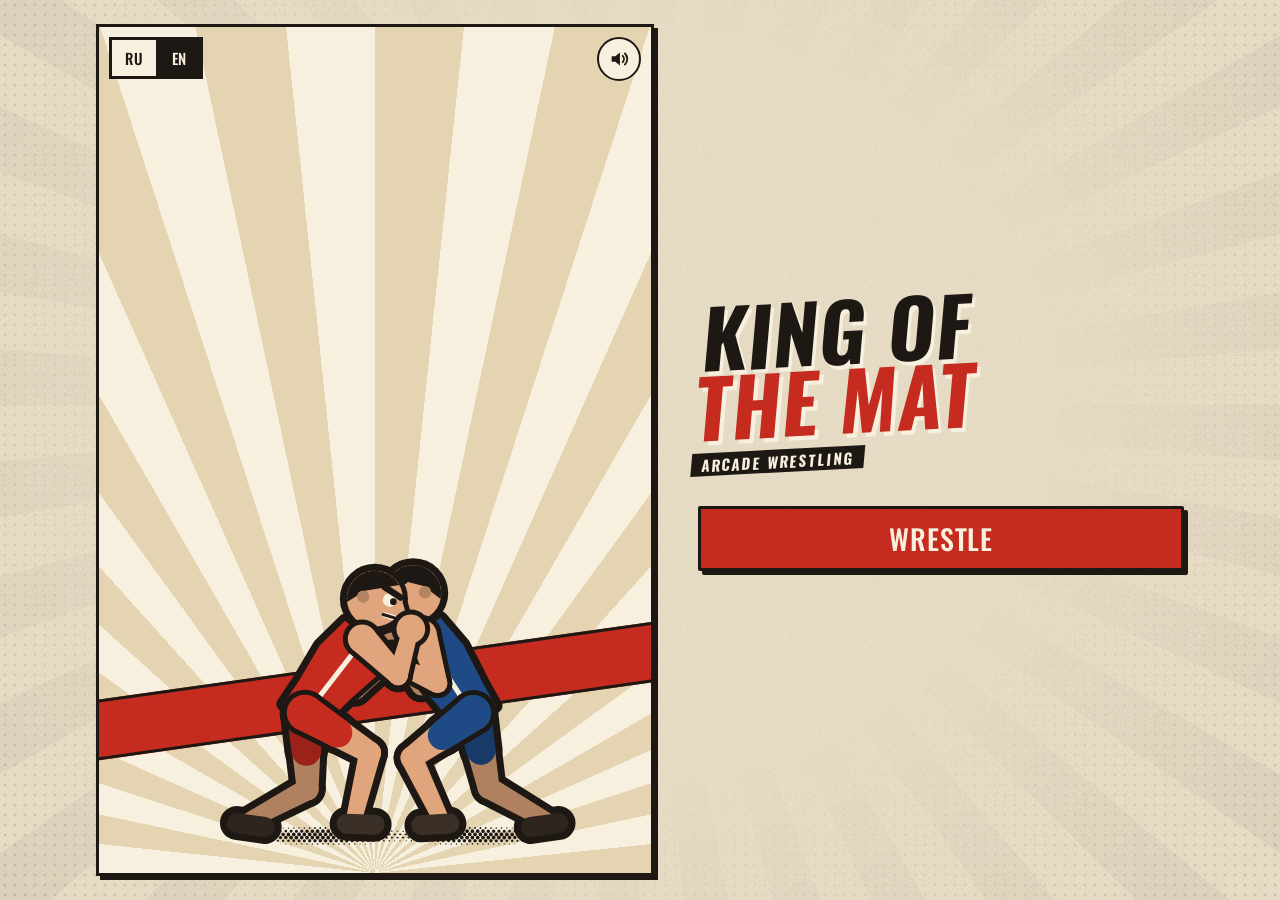
==== commit ca26d8c4: "Arcade preview: shorter ad labels, welcome-back card Co-Authored-By: Claude Opus 5.5 <noreply@anthro" ====
--- a/arcade/index.html
+++ b/arcade/index.html
@@ -4,7 +4,7 @@
     <meta charset="UTF-8" />
     <meta name="viewport" content="width=device-width, initial-scale=1, maximum-scale=1, viewport-fit=cover" />
     <title>Король ковра</title>
-    <script type="module" crossorigin src="./assets/index-Cw3o9czQ.js"></script>
+    <script type="module" crossorigin src="./assets/index-BOf3Clgx.js"></script>
     <link rel="stylesheet" crossorigin href="./assets/index-DhGWaMyz.css">
   </head>
   <body>
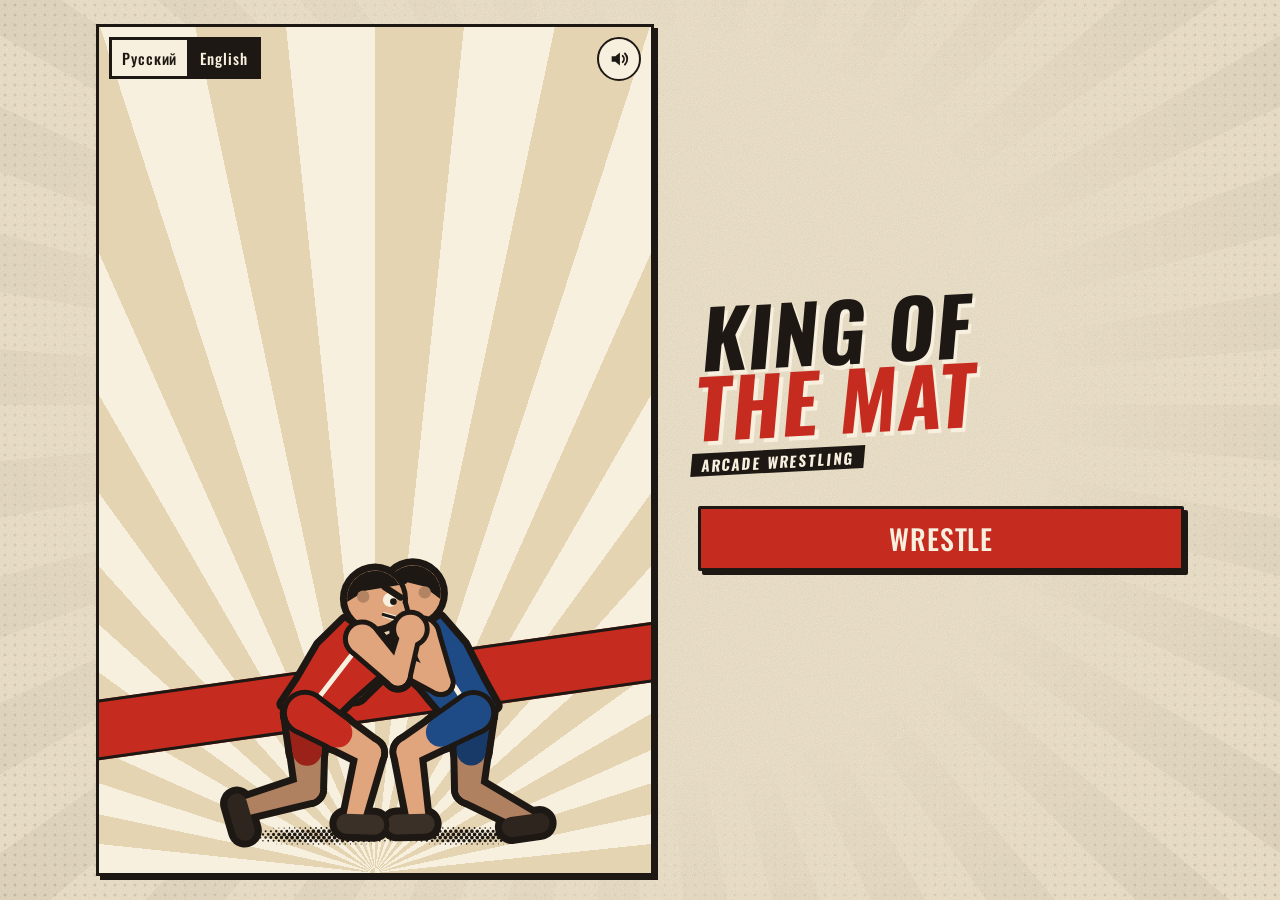
==== commit f326b199: "Both games: recorded sounds and music, settings through platform storage Co-Authored-By: Claude Opus" ====
--- a/arcade/index.html
+++ b/arcade/index.html
@@ -4,8 +4,8 @@
     <meta charset="UTF-8" />
     <meta name="viewport" content="width=device-width, initial-scale=1, maximum-scale=1, viewport-fit=cover" />
     <title>Король ковра</title>
-    <script type="module" crossorigin src="./assets/index-BOf3Clgx.js"></script>
-    <link rel="stylesheet" crossorigin href="./assets/index-DhGWaMyz.css">
+    <script type="module" crossorigin src="./assets/index--xfy4N5Q.js"></script>
+    <link rel="stylesheet" crossorigin href="./assets/index-DYGiIxsK.css">
   </head>
   <body>
     <!-- Пока грузятся скрипты и SDK площадки — не пустой экран. -->
--- a/arcade/assets/index-DYGiIxsK.css
+++ b/arcade/assets/index-DYGiIxsK.css
@@ -0,0 +1 @@
+:root{--lightningcss-light:initial;--lightningcss-dark: ;color-scheme:light;--paper:#efe4cc;--paper-2:#e4d4b2;--paper-3:#f8f0de;--ink:#1d1813;--ink-soft:#3b332a;--muted:#6f604c;--red:#c62b1f;--red-deep:#8f1d15;--blue:#1e4a86;--blue-deep:#13325e;--ochre:#dc9b23;--good:#2c7a4b;--warn:#b8700c;--bad:#c62b1f;--red-ink:#a8241a;--good-ink:#23663e;--warn-ink:#8a5300;--red-corner:#c62b1f;--blue-corner:#1e4a86;--font-display:"Oswald", "Arial Narrow", "Roboto Condensed", sans-serif;--font-body:"PT Sans", "Trebuchet MS", system-ui, sans-serif;--font-serif:"PT Serif", Georgia, "Times New Roman", serif;--border:3px solid var(--ink);--shadow:4px 4px 0 var(--ink);--shadow-sm:3px 3px 0 var(--ink);--grain:url("data:image/svg+xml,%3Csvg xmlns='http://www.w3.org/2000/svg' width='180' height='180'%3E%3Cfilter id='n'%3E%3CfeTurbulence type='fractalNoise' baseFrequency='0.85' numOctaves='3' stitchTiles='stitch'/%3E%3CfeColorMatrix values='0 0 0 0 0.11 0 0 0 0 0.09 0 0 0 0 0.07 0 0 0 0.13 0'/%3E%3C/filter%3E%3Crect width='100%25' height='100%25' filter='url(%23n)'/%3E%3C/svg%3E");--halftone:radial-gradient(var(--ink) .9px, transparent 1.5px);--fs-12:.75rem;--fs-13:.8125rem;--fs-15:.9375rem;--fs-16:1rem;--fs-17:1.0625rem;--fs-21:1.3125rem;--fs-28:1.75rem;--fs-44:2.75rem;--step--1:var(--fs-13);--step-0:var(--fs-16);--step-1:var(--fs-21);--step-2:var(--fs-28);--step-3:var(--fs-44);padding-top:env(safe-area-inset-top,0px);padding-bottom:env(safe-area-inset-bottom,0px)}*{box-sizing:border-box}[hidden]{display:none!important}html,body{overscroll-behavior:none;height:100%;overflow:hidden}body{background-color:var(--paper);background-image:var(--grain);color:var(--ink);font-family:var(--font-body);font-size:var(--step-0);-webkit-tap-highlight-color:transparent;touch-action:manipulation;-webkit-user-select:none;user-select:none;-webkit-touch-callout:none;margin:0;line-height:1.4}input,textarea{-webkit-user-select:text;user-select:text}#app{overscroll-behavior:contain;-webkit-overflow-scrolling:touch;flex-direction:column;height:100%;display:flex;overflow:hidden auto}.screen{flex-direction:column;flex:1 0 auto;gap:14px;width:100%;max-width:34rem;margin:0 auto;padding-block:14px 28px;padding-inline:16px;display:flex}h1,h2,h3{font-family:var(--font-display);text-transform:uppercase;text-wrap:balance;letter-spacing:.01em;margin:0;font-weight:700}p{margin:0}button{font:inherit;color:inherit}button:focus-visible,input:focus-visible{outline:3px solid var(--ochre);outline-offset:2px}.label{font-family:var(--font-display);font-size:var(--step--1);letter-spacing:.1em;text-transform:uppercase;color:var(--ink);text-wrap:balance}.muted,.hint{color:var(--muted);font-size:var(--step--1)}.panel{background:var(--paper-3);border:var(--border);box-shadow:var(--shadow);border-radius:2px;flex-direction:column;gap:10px;padding:14px;display:flex}.row{flex-wrap:wrap;gap:10px;display:flex}.btn{appearance:none;border:var(--border);background:var(--paper-3);box-shadow:var(--shadow-sm);min-height:54px;font-family:var(--font-display);font-size:var(--step-1);text-transform:uppercase;letter-spacing:.03em;cursor:pointer;border-radius:2px;padding:10px 18px;transition:transform 80ms,box-shadow 80ms}.btn-primary{background:var(--red);color:var(--paper-3)}.btn-danger{background:var(--ink);color:var(--paper-3)}.btn:active,.action:active:not(:disabled),.plan:active,.choice:active,.tech-card:active:not(:disabled),.move:active{box-shadow:0 0 0 var(--ink);transform:translate(3px,3px)}.link{appearance:none;color:var(--ink);text-decoration:underline;-webkit-text-decoration-color:var(--red);text-decoration-color:var(--red);text-underline-offset:3px;cursor:pointer;font-weight:700;font-size:inherit;background:0 0;border:0;padding:0 2px;text-decoration-thickness:2px}.icon-btn{appearance:none;border:2px solid var(--ink);background:var(--paper-3);cursor:pointer;border-radius:50%;flex:none;place-items:center;width:40px;height:40px;display:grid}.title-screen{gap:16px;position:relative;overflow:hidden}.poster-hero{border-bottom:var(--border);background:repeating-conic-gradient(from -90deg at 50% 100%, var(--paper-3) 0deg 6deg, var(--paper-2) 6deg 12deg);margin-inline:-16px;padding:18px 16px 22px;position:relative;overflow:hidden}.poster-hero:after{content:"";background:var(--red);border-block:var(--border);z-index:0;height:54px;position:absolute;inset:auto -20% 18%;transform:rotate(-8deg)}.hero-canvas{z-index:1;width:100%;height:210px;display:block;position:relative}.game-title{z-index:2;color:var(--ink);transform-origin:0;text-shadow:4px 4px 0 var(--paper-3);margin-top:-36px;font-size:clamp(3.2rem,17vw,5rem);line-height:.88;position:relative;transform:skew(-8deg)rotate(-3deg)}.game-title span{color:var(--red)}.title-sub{font-family:var(--font-display);text-transform:uppercase;letter-spacing:.08em;color:var(--ink-soft)}.slogan{font-family:var(--font-display);text-transform:uppercase;background:var(--ink);color:var(--paper-3);letter-spacing:.06em;align-self:flex-start;padding:4px 10px;transform:rotate(-2deg)}.continue-name{font-family:var(--font-display);text-transform:uppercase;font-size:var(--step-2);line-height:1.05}.new-career{gap:14px}.field{border:0;flex-direction:column;gap:8px;min-width:0;margin:0;padding:0;display:flex}.field-label{padding:0;font-weight:700}.field input:not([type]),.field input[type=text]{border:var(--border);min-height:50px;color:var(--ink);font:inherit;font-size:var(--fs-17);background:#fffaf0;border-radius:2px;padding:0 12px}.chips{flex-wrap:wrap;gap:8px;display:flex}.chip input{opacity:0;pointer-events:none;position:absolute}.chip span,.chip-btn{border:2px solid var(--ink);background:var(--paper-3);cursor:pointer;min-height:40px;font-size:var(--fs-15);border-radius:2px;align-items:center;padding:0 12px;font-weight:700;display:inline-flex}.chip input:checked+span,.chip-btn.on{background:var(--ink);color:var(--paper-3)}.chip input:focus-visible+span{outline:3px solid var(--ochre);outline-offset:2px}.look-editor{gap:12px;display:grid}.look-preview{border:var(--border);width:100%;height:clamp(220px,32dvh,260px);box-shadow:var(--shadow-sm);background:var(--paper-2);display:block}.look-rows{gap:10px;display:grid}.look-label{font-family:var(--font-display);font-size:var(--step--1);text-transform:uppercase;letter-spacing:.04em;color:var(--muted);margin-bottom:4px;display:block}.look-choices{flex-wrap:wrap;gap:6px;display:flex}.look-choices .chip-btn{min-height:34px;font-size:var(--fs-13);padding:0 9px}.swatch{border:3px solid var(--ink);background:var(--swatch);cursor:pointer;border-radius:50%;width:32px;height:32px}.swatch[aria-pressed=true]{box-shadow:0 0 0 3px var(--paper-3), 0 0 0 6px var(--red)}.swatch:focus-visible,.look-choices .chip-btn:focus-visible{outline:3px solid var(--ochre);outline-offset:3px}.mirror-btn{width:100%;margin-top:8px}.confirm{flex-direction:column;gap:10px;display:flex}.ladder-preview{color:var(--muted);font-size:var(--step--1);gap:2px;margin:0;padding:0 0 0 1.4em;display:grid}.topbar{justify-content:space-between;align-items:flex-end;gap:12px;display:flex}.who-name{font-family:var(--font-display);text-transform:uppercase;font-size:var(--step-2);overflow-wrap:anywhere;line-height:1}.who-title{font-size:var(--fs-12);color:var(--red-ink);text-wrap:balance;font-weight:700;line-height:1.2}.tricky-note{border:2px solid var(--red);background:var(--paper-3);color:var(--red-ink);font-size:var(--fs-13);align-items:flex-start;gap:6px;margin:0;padding:6px 8px;font-weight:700;line-height:1.25;display:flex}.tricky-note .ico,.tricky-note svg{flex:none;margin-top:1px}.new-title{text-align:center;font-family:var(--font-display);text-transform:uppercase;letter-spacing:.04em;color:var(--ink-soft);text-wrap:balance;margin:0}.new-title b{color:var(--red)}.clock{text-align:right;font-variant-numeric:tabular-nums;align-items:flex-end;gap:10px;display:flex}.clock-day{color:var(--muted);font-size:var(--step--1)}.clock-time{font-family:var(--font-display);font-size:var(--step-2);line-height:1}.event{border:var(--border);box-shadow:var(--shadow);background:var(--red);color:var(--paper-3);border-radius:2px;flex-direction:column;gap:6px;padding:14px;display:flex;position:relative;overflow:hidden}.event:before{content:"";background-image:var(--halftone);opacity:.25;pointer-events:none;background-size:7px 7px;width:46%;position:absolute;inset:0 0 0 auto;-webkit-mask-image:linear-gradient(90deg,#0000,#000);mask-image:linear-gradient(90deg,#0000,#000)}.event>*{z-index:1;position:relative}.event-today{background:var(--ink)}.event .label{color:var(--paper-3)}.event-head{justify-content:space-between;align-items:center;gap:10px;display:flex}.event-title{font-family:var(--font-display);text-transform:uppercase;font-size:var(--step-1);line-height:1.1}.event-sub{font-size:var(--step--1)}.event .link{color:var(--paper-3)}.event .btn{margin-top:6px}.event .btn-primary{background:var(--ochre);color:var(--ink)}.event .chip-btn{color:var(--ink)}.event .chip-btn.on{background:var(--paper-3);color:var(--ink);border-color:var(--paper-3)}.ladder{gap:4px;display:inline-flex}.ladder i{border:2px solid var(--paper-3);width:11px;height:11px;transform:rotate(45deg)}.ladder i.done{background:var(--ochre);border-color:var(--ochre)}.ladder i.now{background:var(--paper-3)}.meter-row{grid-template-columns:7.2rem 1fr 2.4rem;align-items:center;gap:10px;display:grid}.meter-label{font-size:var(--fs-15);font-weight:700}.meter-value{text-align:right;font-family:var(--font-display);font-variant-numeric:tabular-nums;font-size:var(--fs-17)}.bar{border:2px solid var(--ink);background:var(--paper-2);height:14px;display:block;overflow:hidden}.bar-fill{background:repeating-linear-gradient(-45deg, var(--ink) 0 5px, var(--ink-soft) 5px 9px);height:100%;transition:width .4s ease-out;display:block}.bar-energy .bar-fill{background:repeating-linear-gradient(-45deg, var(--ochre) 0 5px, #c4861a 5px 9px)}.bar-low .bar-fill,.bar-mine .bar-fill{background:repeating-linear-gradient(-45deg, var(--red) 0 5px, var(--red-deep) 5px 9px)}.bar-theirs .bar-fill{background:repeating-linear-gradient(-45deg, var(--blue) 0 5px, var(--blue-deep) 5px 9px)}.bar-gas{border-color:var(--ink);height:10px}.bar-gas .bar-fill{background:var(--paper-3)}.weight-row{flex-wrap:wrap;align-items:center;gap:8px;padding-block:4px;display:flex}.weight-row>div{margin-right:auto}.weight-value{font-family:var(--font-display);font-size:var(--step-2);font-variant-numeric:tabular-nums;line-height:1.05}.weight-value small{font-size:var(--step--1);color:var(--muted)}.tag{font-family:var(--font-display);font-size:var(--step--1);text-transform:uppercase;letter-spacing:.04em;border:2px solid;border-radius:2px;padding:3px 9px;display:inline-block;transform:rotate(-2deg)}.tag-good{color:var(--good-ink)}.tag-warn{color:var(--warn-ink)}.tag-bad{color:var(--red-ink)}.warning{color:var(--red-ink);font-size:var(--step--1);font-weight:700}.note{font-size:var(--step--1);border-left:4px solid var(--ink);padding-left:10px;font-weight:700}.confirm-box{background:var(--paper-3);color:var(--ink);border:var(--border);box-shadow:var(--shadow-sm);gap:10px;margin-top:10px;padding:12px;display:grid}.confirm-box p{font-size:var(--step-0);text-transform:none;letter-spacing:0}.confirm-actions{gap:8px;display:grid}.confirm-actions .btn{min-height:48px;font-size:var(--step-0)}.arsenal-row{grid-template-columns:7.2rem 1fr;align-items:start;gap:10px;display:grid}.arsenal-chips{flex-wrap:wrap;gap:6px;min-width:0;display:flex}.chip-mini{font-size:var(--fs-12);border:1.5px solid var(--ink);background:var(--paper);padding:2px 7px}.chip-mini b{color:var(--red-ink)}.chip-mini b.chip-def,.arsenal-legend .chip-def{color:var(--blue)}.arsenal-legend{font-size:var(--fs-12);text-transform:none;letter-spacing:0;font-weight:400;display:block}.arsenal-legend b{color:var(--red-ink)}.actions-wrap{flex-direction:column;gap:8px;display:flex}.actions{grid-template-columns:repeat(2,minmax(0,1fr));gap:12px;display:grid}.action{appearance:none;text-align:left;border:var(--border);background:var(--paper-3);min-height:92px;box-shadow:var(--shadow-sm);cursor:pointer;border-radius:2px;flex-direction:column;gap:3px;padding:10px 12px;transition:transform 80ms,box-shadow 80ms;display:flex}.action:disabled{cursor:default;box-shadow:none;background:var(--paper-2);color:var(--ink-soft);border-style:dashed}.action:disabled .fx{filter:grayscale()}.action-title{font-family:var(--font-display);text-transform:uppercase;font-size:var(--fs-17);line-height:1.1}.action-train .action-title:after{content:" · игра";font-family:var(--font-body);text-transform:none;font-size:var(--step--1);color:var(--red-ink)}:lang(en) .action-train .action-title:after{content:" · mini‑game"}:lang(en) .corner-coach:before{content:"C"}.action-cost{font-size:var(--step--1);color:var(--muted);font-variant-numeric:tabular-nums}.action-effect{font-size:var(--step--1);color:var(--red-ink);font-weight:700}.action-sleep{background:var(--ink);min-height:62px;color:var(--paper-3);grid-column:1/-1}.action-sleep .action-cost{color:var(--paper-2)}.log{font-size:var(--step--1);color:var(--muted);flex-direction:column;gap:4px;display:flex}.log .log-new{color:var(--ink)}.hub-foot{justify-content:space-between;align-items:center;gap:12px;margin-top:auto;display:flex}.flash{border:var(--border);border-left:10px solid var(--red);background:var(--paper-3);padding:10px 12px;font-weight:700}.day-event{padding-top:0;overflow:hidden}.day-event>.label{background:var(--red);color:var(--paper-3);margin-inline:-14px;padding:6px 14px}.day-event-title{font-size:var(--step-1);line-height:1.1}.choices{gap:10px;display:grid}.choice{appearance:none;text-align:left;border:var(--border);background:var(--paper);box-shadow:var(--shadow-sm);cursor:pointer;border-radius:2px;flex-direction:column;gap:2px;min-height:56px;padding:10px 12px;transition:transform 80ms,box-shadow 80ms;display:flex}.choice-label{text-wrap:balance;font-weight:700}.choice-effect{font-size:var(--step--1);color:var(--red-ink)}.choice:disabled{cursor:default;opacity:.55;box-shadow:none}.choice:disabled .choice-effect{color:var(--muted)}.day-event-later{font-size:var(--step--1);justify-content:space-between;align-items:baseline;gap:12px;margin-top:10px;display:flex}.day-event-later .link{flex:none}.day-event.day-event-mini{justify-content:space-between;align-items:center;gap:12px;padding:8px 14px;display:flex}.day-event-mini .label{background:var(--red);color:var(--paper-3);margin:0 6px 0 0;padding:2px 6px;display:inline}.coach-plan{flex-direction:column;gap:6px;display:flex}.coach-plan .muted{font-size:var(--step--1);margin:0}.plans{flex-direction:column;gap:8px;display:flex}.plan-grid{grid-template-columns:repeat(3,minmax(0,1fr));gap:10px;display:grid}.plan{appearance:none;border:var(--border);background:var(--paper-3);box-shadow:var(--shadow-sm);text-align:left;cursor:pointer;border-radius:2px;flex-direction:column;gap:4px;min-height:96px;padding:10px;transition:transform 80ms,box-shadow 80ms;display:flex}.plan-suggested{background:var(--ochre)}.plan-title{font-family:var(--font-display);text-transform:uppercase;font-size:var(--fs-16);line-height:1.05}.plan-hint{font-size:var(--fs-12);color:var(--ink-soft);line-height:1.25}.plan-tag{font-family:var(--font-display);font-size:var(--fs-12);text-transform:uppercase;letter-spacing:.05em;background:var(--ink);color:var(--paper-3);align-self:flex-start;margin-top:auto;padding:1px 6px}.plan-wrap{display:flex;position:relative}.plan-wrap .plan{flex:1;padding-right:30px}.plan-custom{background:#e8eef7}.plan-pencil{appearance:none;border:2px solid var(--ink);background:var(--paper-3);width:28px;height:28px;font-size:var(--fs-15);cursor:pointer;border-radius:2px;line-height:1;position:absolute;top:6px;right:6px}.plan-add{box-shadow:none;background:0 0;border-style:dashed;justify-content:center}.plan-add .plan-title{color:var(--red-ink)}.plan-steps{gap:6px;margin:0;padding:0;list-style:none;display:grid}.plan-step{border:2px solid var(--ink);background:var(--paper-3);grid-template-columns:auto 1fr auto;align-items:center;gap:8px;padding:6px 8px;display:grid}.plan-step-bad{border-color:var(--bad);background:#f6dcd6}.step-time{font-family:var(--font-display);font-size:var(--fs-13);color:var(--muted);min-width:2.6em}.step-main{flex-direction:column;gap:2px;min-width:0;display:flex}.step-main .fx{font-size:var(--fs-12)}.step-problem{font-size:var(--fs-12);color:var(--red-ink);font-weight:700}.step-btn{appearance:none;border:2px solid var(--ink);background:var(--paper);width:30px;height:30px;font-size:var(--fs-12);cursor:pointer;border-radius:2px}.step-btn:disabled{opacity:.35;cursor:default}.step-del{color:var(--red-ink);font-weight:700}.plan-empty{border:2px dashed var(--muted);color:var(--muted);text-align:center;font-size:var(--step--1);padding:10px}.plan-outline{font-size:var(--step--1);color:var(--ink-soft)}.plan-outline:empty{display:none}.plan-palette{grid-template-columns:repeat(2,minmax(0,1fr));gap:8px;display:grid}.palette-btn{appearance:none;text-align:left;border:var(--border);background:var(--paper-3);box-shadow:var(--shadow-sm);cursor:pointer;font:inherit;border-radius:2px;flex-direction:column;gap:2px;padding:8px 10px;transition:transform 80ms,box-shadow 80ms;display:flex}.palette-btn b{font-family:var(--font-display);text-transform:uppercase;font-weight:500}.palette-btn span{font-size:var(--fs-12);color:var(--muted)}.palette-btn:active:not(:disabled){box-shadow:0 0 0 var(--ink);transform:translate(3px,3px)}.palette-btn:disabled{opacity:.45;box-shadow:none;cursor:default}.day-skipped{color:var(--red-ink);font-size:var(--step--1);margin:0;padding-left:18px}.training{gap:12px}.rules{font-size:var(--fs-17)}.back-link{align-self:center;padding:8px}.mg-progress{font-family:var(--font-display);text-transform:uppercase;letter-spacing:.04em;color:var(--red-ink)}.mg-stage{flex-direction:column;gap:10px;min-height:300px;display:flex}.mg-pause{border:var(--border);background-color:var(--paper-2);background-image:var(--halftone);min-height:260px;font-family:var(--font-display);text-transform:uppercase;font-size:var(--step-1);text-align:center;background-size:8px 8px;flex:1;place-items:center;padding:12px;display:grid}.mg-feedback{text-align:center;min-height:1.5em;font-family:var(--font-display);text-transform:uppercase;font-size:var(--fs-17)}.mg-feedback.good{color:var(--good-ink)}.mg-feedback.ok{color:var(--warn-ink)}.mg-feedback.bad{color:var(--red-ink)}.multiplier{font-family:var(--font-display);font-size:var(--step-3);color:var(--paper-3);background:var(--red);border:var(--border);box-shadow:var(--shadow);align-self:flex-start;padding:4px 14px;line-height:1;transform:rotate(-3deg)}.gains{border:var(--border);background:var(--paper-3);box-shadow:var(--shadow-sm);margin:0;padding:0;list-style:none;display:grid}.gains li{font-variant-numeric:tabular-nums;justify-content:space-between;gap:12px;padding:10px 12px;display:flex}.gains li b{white-space:nowrap}.gains li>span{text-wrap:balance}.gains li+li{border-top:1.5px dashed var(--ink)}.tech-grid,.tech-list{grid-template-columns:repeat(2,minmax(0,1fr));gap:10px;display:grid}.tech-card{appearance:none;text-align:left;border:var(--border);background:var(--paper-3);box-shadow:var(--shadow-sm);cursor:pointer;border-radius:2px;flex-direction:column;gap:4px;min-height:86px;padding:10px;transition:transform 80ms,box-shadow 80ms;display:flex}.tech-card:disabled{cursor:default}.tech-grid .tech-card:disabled{opacity:.6}.tech-top{justify-content:space-between;align-items:baseline;gap:6px;display:flex}.tech-title{font-family:var(--font-display);text-transform:uppercase;font-size:var(--fs-15);line-height:1.1}.tech-points{font-family:var(--font-display);font-size:var(--step--1);color:var(--paper-3);background:var(--red);white-space:nowrap;padding:0 5px}.tech-mech,.tech-note{font-size:var(--fs-12);color:var(--muted)}.tech-mastery{border:1.5px solid var(--ink);background:var(--paper-2);height:8px;margin-top:auto;overflow:hidden}.tech-mastery span{background:repeating-linear-gradient(-45deg, var(--red) 0 4px, var(--red-deep) 4px 7px);height:100%;display:block}.tech-new{background:#fff6dc}.tech-new .tech-note{color:var(--good-ink);font-weight:700}.tech-locked{opacity:.5;box-shadow:none}.tech-list .tech-card{cursor:default;min-height:0}.tech-list .tech-locked{opacity:1;box-shadow:var(--shadow-sm)}.tech-modes{gap:6px;margin-top:2px;display:grid}.tech-mode{appearance:none;font:inherit;color:inherit;text-align:left;border:2px solid var(--ink);background:var(--paper);box-shadow:2px 2px 0 var(--ink);cursor:pointer;border-radius:2px;flex-direction:column;gap:3px;min-height:44px;padding:6px 8px;transition:transform 80ms,box-shadow 80ms;display:flex}.tech-mode:active:not(:disabled){box-shadow:0 0 0 var(--ink);transform:translate(2px,2px)}.tech-mode:disabled{cursor:default;opacity:.55;box-shadow:none}.tech-mode-name{font-weight:700;font-size:var(--fs-12);text-wrap:balance;line-height:1.15}.tech-mech{text-wrap:balance}.tech-mode .tech-mastery{margin-top:2px}.tech-mode[data-mode=defense] .tech-mastery span{background:repeating-linear-gradient(-45deg, var(--blue) 0 4px, var(--blue-deep) 4px 7px)}.tech-rust{color:var(--red-ink);font-style:normal;font-weight:700}.tap-pad{appearance:none;border:var(--border);background:var(--red);min-height:120px;color:var(--paper-3);font-family:var(--font-display);text-transform:uppercase;letter-spacing:.03em;cursor:pointer;-webkit-user-select:none;user-select:none;-webkit-touch-callout:none;touch-action:none;box-shadow:var(--shadow);border-radius:2px;font-size:2.1rem;transition:transform 60ms,box-shadow 60ms}.tap-pad:active{box-shadow:1px 1px 0 var(--ink);transform:translate(3px,3px)}.tap-pad-wait,.tap-pad-wait:active{background:var(--paper-2);color:var(--ink-soft);box-shadow:none;cursor:default;transform:none}.tap-pad-timing{background:var(--paper-3);color:var(--red-ink);flex-direction:column;justify-content:center;align-items:center;gap:4px;display:flex}.tap-pad small{font-family:var(--font-body);font-size:var(--step--1);text-transform:none;letter-spacing:0;color:var(--muted)}.handoff{border:var(--border);min-height:172px;box-shadow:var(--shadow);text-align:center;color:var(--paper-3);background-size:8px 8px;flex-direction:column;justify-content:center;align-items:center;gap:6px;padding:12px;display:flex}.handoff-mine{background-color:var(--red)}.handoff-theirs{background-color:var(--blue)}.handoff-title{font-family:var(--font-display);font-size:var(--step-2);text-transform:uppercase;text-wrap:balance;transform:skew(-8deg)}.handoff-sub{opacity:.9;text-wrap:balance;font-weight:700}.position{border:var(--border);min-height:172px;box-shadow:var(--shadow);background:var(--paper-3);flex-direction:column;justify-content:center;gap:12px;padding:14px 12px;display:flex}.position-head{font-family:var(--font-display);text-transform:uppercase;justify-content:space-between;align-items:baseline;gap:12px;display:flex}.position-head b{min-width:0;font-size:var(--step-1);white-space:nowrap;text-overflow:ellipsis;font-weight:500;overflow:hidden}.position-head b:first-child{color:var(--red-ink);flex-shrink:0}.position-head b:last-child{color:var(--blue)}.position-track{border:var(--border);background:var(--blue);height:26px;position:relative}.position-me{background:var(--red);border-right:3px solid var(--ink);position:absolute;inset:0 auto 0 0}.position-track i{background:var(--ink);width:6px;box-shadow:0 0 0 2px var(--paper-3);margin-left:-3px;position:absolute;top:-10px;bottom:-10px}.position-why{text-align:center;text-wrap:balance;margin:0;font-weight:700}.mech-hint{color:var(--muted);font-size:var(--step--1);text-align:center}.tug{border:var(--border);background:var(--blue);height:26px;position:relative;overflow:hidden}.tug-fill{background:repeating-linear-gradient(-45deg, var(--red) 0 8px, var(--red-deep) 8px 13px);width:50%;position:absolute;inset:0 auto 0 0}.tug-mid{background:var(--ink);width:4px;margin-left:-2px;position:absolute;top:0;bottom:0;left:50%}.tug-labels{font-family:var(--font-display);text-transform:uppercase;font-size:var(--step--1);justify-content:space-between;margin-top:-6px;display:flex}.tug-labels span:first-child{color:var(--red-ink)}.tug-labels span:last-child{color:var(--blue)}.timing{border:var(--border);background:var(--paper-2);height:44px;position:relative;overflow:hidden}.timing-zone{background:var(--ochre);justify-content:center;display:flex;position:absolute;top:0;bottom:0}.timing-perfect{background:var(--paper-3);width:30%;height:100%}.timing-marker{background:var(--red);border-inline:2px solid var(--ink);width:7px;margin-left:-3.5px;position:absolute;top:-2px;bottom:-2px;left:0}.react-target{appearance:none;aspect-ratio:1;border:4px solid var(--ink);background-color:var(--paper-2);background-image:var(--halftone);width:min(100%,220px);color:var(--ink-soft);font-family:var(--font-display);font-size:var(--fs-28);text-transform:uppercase;cursor:pointer;touch-action:none;-webkit-user-select:none;user-select:none;box-shadow:var(--shadow);background-size:8px 8px;border-radius:50%;align-self:center}.react-target.lit{background:var(--red);color:var(--paper-3);box-shadow:0 0 0 10px var(--ochre), var(--shadow)}.pair{grid-template-columns:repeat(2,minmax(0,1fr));gap:12px;display:grid}.pair .pair-target{width:100%;max-width:180px;font-size:var(--fs-17);justify-self:center}.pair-target.held{filter:brightness(.9);transform:scale(.95)}.beats{grid-template-columns:repeat(auto-fit,minmax(38px,1fr));gap:6px;display:grid}.beat{isolation:isolate;height:50px;font-size:var(--fs-13);border:var(--border);background:var(--paper-3);font-family:var(--font-display);text-transform:uppercase;place-items:center;transition:transform 80ms;display:grid;position:relative}.beat:before{content:"";z-index:-1;height:calc(var(--fill,0) * 100%);background:#c62b1f3d;position:absolute;inset:auto 0 0}.beat.on:before,.beat.hit:before{display:none}.beat-target{border-color:var(--red);color:var(--red-ink)}.beat.on{background:var(--ink);color:var(--paper-3);transform:scale(1.08)}.bridge{aspect-ratio:1;border:var(--border);background:var(--paper-2);touch-action:none;-webkit-user-select:none;user-select:none;border-radius:50%;width:min(100%,260px);margin:0 auto;position:relative}.bridge-ring{width:var(--ring);aspect-ratio:1;border:3px dashed var(--ink);pointer-events:none;background:#dc9b2340;border-radius:50%;position:absolute;top:50%;left:50%;transform:translate(-50%,-50%)}.bridge.in .bridge-ring{background:#2c7a4b4d}.bridge-ball{border:var(--border);background:var(--red);pointer-events:none;border-radius:50%;width:34px;height:34px;position:absolute;top:50%;left:50%;transform:translate(-50%,-50%)}.seq-time{border:2px solid var(--ink);background:var(--paper-2);height:10px;overflow:hidden}.seq-time span{background:var(--red);width:100%;height:100%;display:block}.seq{border:var(--border);background-color:var(--paper-2);background-image:var(--halftone);touch-action:none;background-size:10px 10px;height:230px;position:relative}.seq-dot{border:var(--border);background:var(--paper-3);width:64px;height:64px;color:var(--ink);font-family:var(--font-display);font-size:var(--fs-28);cursor:pointer;box-shadow:var(--shadow-sm);border-radius:50%;position:absolute}.seq-dot.done{background:var(--red);color:var(--paper-3);box-shadow:none}.dodge{grid-template-columns:repeat(3,minmax(0,1fr));gap:8px;height:190px;display:grid}.dodge-lane{border:var(--border);background-color:var(--paper-2);background-image:var(--halftone);cursor:pointer;touch-action:none;background-size:10px 10px;position:relative;overflow:hidden}.dodge-foot{width:52px;height:52px;color:var(--ink);opacity:0;margin-left:-26px;transition:opacity 80ms;position:absolute;bottom:14px;left:50%}.dodge-foot svg{width:100%;height:100%}.dodge-lane.foot .dodge-foot{opacity:1}.dodge-sweep{background:var(--red);border:2px solid var(--ink);opacity:0;height:18px;transform:translateY(calc(var(--p,0) * (var(--lane-h,190px) - 14px - 52px - 9px)));position:absolute;top:0;left:8%;right:8%}.dodge-lane.threat{background-color:#f3d2c8}.dodge-lane.threat .dodge-sweep,.dodge-lane.hit .dodge-sweep{opacity:1}.dodge-lane.hit{background-color:#f3d2c8}.dodge-lane.hit .dodge-foot{color:var(--red)}.rock{border:var(--border);background-color:var(--paper-2);background-image:var(--halftone);touch-action:none;cursor:ew-resize;background-size:10px 10px;place-items:center;height:190px;display:grid;position:relative}.rock-body{border:var(--border);background:var(--blue,#2a5aa0);transform-origin:50% 100%;border-radius:28px 28px 10px 10px;width:56px;height:110px;transition:transform .12s ease-out}.rock-body.left{transform:rotate(-22deg)}.rock-body.right{transform:rotate(22deg)}.rock-arrows{font-size:var(--fs-21);color:var(--ink-soft);letter-spacing:.4em;position:absolute;bottom:8px}.brace-dot{border:var(--border);background:radial-gradient(circle, var(--paper-3) 54%, transparent 56%), conic-gradient(var(--red) calc(var(--p,0) * 360deg), var(--paper-2) 0);width:72px;height:72px;color:var(--ink);font-family:var(--font-display);text-transform:uppercase;font-size:var(--fs-13);box-shadow:var(--shadow-sm);cursor:pointer;touch-action:none;border-radius:50%;position:absolute}.brace-dot.held{box-shadow:none;transform:scale(.94)}.pace{flex-direction:column;gap:10px;display:flex}.pace-track{border:var(--border);background:var(--paper-2);height:46px;position:relative;overflow:hidden}.pace-band{background:var(--ochre);position:absolute;top:0;bottom:0}.pace-needle{background:var(--red);border-inline:2px solid var(--ink);width:7px;margin-left:-3.5px;position:absolute;top:-2px;bottom:-2px}.pace-info{color:var(--muted);font-variant-numeric:tabular-nums;justify-content:space-between;display:flex}.pace-info b{color:var(--ink)}.pace .tap-pad{min-height:170px}.lift{grid-template-columns:64px 1fr;align-items:stretch;gap:14px;display:grid}.lift-tube{border:var(--border);background:var(--paper-2);height:280px;position:relative;overflow:hidden}.lift-zone{background:var(--ochre);align-items:center;display:flex;position:absolute;left:0;right:0}.lift-perfect{background:var(--paper-3);width:100%;height:35%}.lift-fill{background:repeating-linear-gradient(-45deg, var(--red) 0 6px, var(--red-deep) 6px 10px);border:2px solid var(--ink);border-bottom:0;height:0;position:absolute;bottom:0;left:12px;right:12px}.lift-pad{min-height:280px;font-size:var(--fs-21)}.steps{grid-template-columns:1fr 1fr;gap:10px;display:grid}.step-pad{min-height:150px;font-size:var(--fs-28);background:var(--paper-3);color:var(--muted)}.step-pad.next{background:var(--red);color:var(--paper-3)}.step-pad:disabled{cursor:default}.whack{grid-template-columns:repeat(3,1fr);gap:8px;display:grid}.whack-cell{aspect-ratio:1;border:var(--border);background-color:var(--paper-2);background-image:var(--halftone);cursor:pointer;touch-action:none;-webkit-user-select:none;user-select:none;background-size:10px 10px;width:100%;max-height:120px;position:relative}.whack-hand{border:3px solid var(--ink);background:var(--blue);color:var(--paper-3);pointer-events:none;border-radius:50%;place-items:center;transition:transform 90ms ease-out;display:grid;position:absolute;inset:12%;transform:scale(0)}.whack-hand svg{width:62%;height:62%}.whack-cell.on .whack-hand{transform:scale(1)}.whack-cell.hit .whack-hand{animation:.22s ease-in forwards whack-off}.whack-cell.locked{filter:grayscale(.6)brightness(.9)}@keyframes whack-off{0%{opacity:1;transform:scale(1)}to{opacity:0;transform:translate(40%,-60%)rotate(35deg)scale(.4)}}.track{touch-action:none;-webkit-user-select:none;user-select:none;gap:8px;display:grid}.track-bar .pace-band{transition:box-shadow 80ms}.track-bar.in .pace-band{box-shadow:inset 0 0 0 4px var(--ink)}.track-pad{border:var(--border);background:var(--paper-3);min-height:130px;box-shadow:var(--shadow);cursor:ew-resize;text-align:center;align-content:center;place-items:center;gap:4px;display:grid}.track-pad b{font-family:var(--font-display);font-weight:500;font-size:var(--fs-28);text-transform:uppercase;color:var(--red-ink)}.track-pad small{color:var(--muted)}.arrows{grid-template-columns:repeat(3,minmax(0,1fr));grid-template-areas:".up.""left sign right"".down.";gap:8px;width:min(100%,320px);margin:0 auto;display:grid}.arrow-up{grid-area:up}.arrow-left{grid-area:left}.arrow-right{grid-area:right}.arrow-down{grid-area:down}.arrow-btn{aspect-ratio:1;border:var(--border);background:var(--paper-3);color:var(--ink);box-shadow:var(--shadow-sm);cursor:pointer;touch-action:none;-webkit-user-select:none;user-select:none;place-items:center;display:grid}.arrow-btn:active{box-shadow:1px 1px 0 var(--ink);transform:translate(2px,2px)}.arrow-btn span,.arrow-sign [data-arrow]{place-items:center;width:58%;height:58%;display:grid}.arrow-btn svg,.arrow-sign svg{width:100%;height:100%}.arrow-sign{aspect-ratio:1;border:var(--border);background:var(--red);color:var(--paper-3);touch-action:none;-webkit-user-select:none;user-select:none;grid-area:sign;place-items:center;display:grid;position:relative}.arrow-sign [data-arrow]{width:70%;height:70%;transition:transform 90ms}.arrow-sign:not([data-dir]) [data-arrow]{opacity:.25}.arrow-sign b{font-family:var(--font-display);font-weight:500;font-size:var(--fs-13);text-transform:uppercase;position:absolute}.arrow-sign.ok{animation:.18s sign-ok}.arrow-sign.locked{filter:grayscale(.7)brightness(.85)}.swipe-field{aspect-ratio:1;border:var(--border);background:var(--red);width:min(100%,240px);color:var(--paper-3);touch-action:none;-webkit-user-select:none;user-select:none;cursor:grab;place-items:center;margin:0 auto;display:grid;position:relative}.swipe-field [data-arrow]{pointer-events:none;place-items:center;width:62%;height:62%;transition:transform 90ms;display:grid}.swipe-field svg{width:100%;height:100%}.swipe-field:not([data-dir]) [data-arrow]{opacity:.25}.swipe-field b{font-family:var(--font-display);font-weight:500;font-size:var(--fs-13);text-transform:uppercase;pointer-events:none;position:absolute;bottom:8px}.swipe-field.ok{animation:.18s sign-ok}.swipe-field.locked{filter:grayscale(.7)brightness(.85)}.bout .swipe-field{width:min(100%,30dvh,240px)}@keyframes sign-ok{0%{background:var(--good)}to{background:var(--red)}}.quality{min-height:120px;font-family:var(--font-display);font-size:var(--step-2);text-transform:uppercase;text-align:center;text-wrap:balance;place-items:center;display:grid;transform:rotate(-3deg)}.quality-perfect{color:var(--ochre);text-shadow:3px 3px 0 var(--ink)}.quality-hit{color:var(--good-ink)}.quality-miss{color:var(--red-ink)}.bout{gap:10px}.bout-round{text-align:center}.scoreboard{border:var(--border);box-shadow:var(--shadow);grid-template-columns:minmax(0,1fr) auto minmax(0,1fr);align-items:stretch;display:grid}.sb-side{min-width:0;color:var(--paper-3);flex-direction:column;gap:4px;padding:8px 10px;display:flex}.sb-red{background:var(--red)}.sb-blue{background:var(--blue);text-align:right}.sb-name{font-family:var(--font-display);text-transform:uppercase;font-size:var(--step--1);letter-spacing:.03em;white-space:nowrap;text-overflow:ellipsis;overflow:hidden}.sb-score{font-family:var(--font-display);font-variant-numeric:tabular-nums;font-size:2.8rem;line-height:1}.sb-mid{background:var(--ink);color:var(--paper-3);border-inline:var(--border);flex-direction:column;justify-content:center;align-items:center;padding-inline:8px;display:flex}.sb-period{font-size:var(--fs-12);text-transform:uppercase;letter-spacing:.08em;opacity:.8}.sb-clock{font-family:var(--font-display);font-size:var(--step-2);color:var(--ochre);font-variant-numeric:tabular-nums;line-height:1.1}.sb-position{font-size:var(--fs-12);text-align:center;opacity:.85;text-wrap:balance;line-height:1.2}.arena-wrap{position:relative}.arena{border:var(--border);width:100%;height:clamp(200px,36vh,310px);box-shadow:var(--shadow);background:var(--paper-2);display:block}.prompt{text-align:center;min-height:2.8em;font-weight:700;font-size:var(--fs-17);text-wrap:balance}.control{flex-direction:column;gap:10px;min-height:172px;display:flex}.moves{gap:8px;display:grid}.screen-title{font-size:min(var(--step-3), 12vw);overflow-wrap:break-word;-webkit-hyphens:auto;hyphens:auto;line-height:1.05;transform:skew(-6deg)}.weighin,.summary{text-align:center;justify-content:center;align-items:center;gap:18px}.weighin .btn,.summary .btn{align-self:stretch}.scale{background:var(--paper-3);border:var(--border);width:min(100%,18rem);box-shadow:var(--shadow);padding:18px}.scale-display{font-family:var(--font-display);font-variant-numeric:tabular-nums;background:var(--ink);color:var(--ochre);padding:8px 12px;font-size:3.4rem;line-height:1}.scale-limit{color:var(--muted);margin-top:8px;font-weight:700}.verdict{text-wrap:balance;font-weight:700}.verdict.good{color:var(--good-ink)}.verdict.bad{color:var(--red-ink)}.rounds{grid-template-columns:repeat(var(--rounds,3), minmax(0, 1fr));gap:8px;margin:0;padding:0;list-style:none;display:grid}.rounds[style*="--rounds: 4"],.rounds[style*="--rounds: 5"]{gap:4px}.rounds[style*="--rounds: 4"] li,.rounds[style*="--rounds: 5"] li{font-size:var(--fs-12);padding:6px 4px}.rounds li{border:var(--border);background:var(--paper-3);font-size:var(--step--1);color:var(--muted);flex-direction:column;padding:8px;display:flex}.rounds li span:first-child{font-family:var(--font-display);text-transform:uppercase;color:var(--ink)}.rounds li.now{background:var(--ochre);color:var(--ink)}.rounds li.won{background:var(--ink);color:var(--paper-2)}.rounds li.won span:first-child{color:var(--paper-3)}.versus-head{grid-template-columns:minmax(0,1fr) auto minmax(0,1fr);align-items:start;gap:8px;display:grid}.corner{border-top:8px solid;flex-direction:column;gap:2px;min-width:0;padding-top:6px;display:flex}.corner .label{color:var(--muted)}.corner b{font-family:var(--font-display);text-transform:uppercase;font-size:var(--step-1);overflow-wrap:anywhere;line-height:1.05}.corner-red{border-color:var(--red)}.corner-blue{border-color:var(--blue);text-align:right}.versus-vs{font-family:var(--font-display);font-size:var(--fs-21);color:var(--paper-3);background:var(--ink);margin-top:16px;padding:2px 8px;transform:rotate(-6deg)}.compare-row{grid-template-columns:2rem 1fr 2rem;grid-template-areas:"mine bars theirs""label label label";align-items:center;column-gap:8px;display:grid}.compare-num{font-family:var(--font-display);font-variant-numeric:tabular-nums}.compare-num.mine{color:var(--red-ink);grid-area:mine}.compare-num.theirs{text-align:right;color:var(--blue);grid-area:theirs}.compare-bars{grid-area:bars;gap:3px;display:grid}.compare-bars .bar{height:10px}.compare-label{text-align:center;font-size:var(--step--1);color:var(--muted);grid-area:label}.notes{font-size:var(--step--1);color:var(--warn-ink);margin:0;padding-left:1.2em;font-weight:700}.signature{font-size:var(--step--1);color:var(--ink-soft);border-top:1.5px dashed var(--ink);padding-top:8px}.signature b{color:var(--red-ink)}.medal{width:132px;height:132px;font-family:var(--font-display);color:var(--ink);border:var(--border);box-shadow:var(--shadow);border-radius:50%;place-items:center;font-size:3.4rem;display:grid}.medal-gold{background:radial-gradient(circle at 35% 30%, #ffe9a8, var(--ochre) 60%, #a86f0e)}.medal-silver{background:radial-gradient(circle at 35% 30%,#fff,#c7c3ba 60%,#8b867c)}.medal-bronze{background:radial-gradient(circle at 35% 30%,#ffd2a8,#c47a3c 60%,#84501f)}.medal-none{background:var(--paper-2);color:var(--ink-soft)}.summary-text{max-width:28rem;font-size:var(--step-1);text-wrap:balance}.summary-champion .screen-title{color:var(--red-ink)}.day-steps{flex-wrap:wrap;gap:6px;margin:0;padding:0;list-style:none;display:flex}.day-steps li{border:2px solid var(--ink);background:var(--paper-3);font-size:var(--step--1);padding:3px 9px;font-weight:700}.intro-overlay{z-index:50;padding:max(12px, env(safe-area-inset-top)) 12px max(12px, env(safe-area-inset-bottom));background:#1d1813bd;place-items:center;display:grid;position:fixed;inset:0;overflow-y:auto}.intro{background:var(--paper);border:var(--border);width:min(100%,30rem);box-shadow:6px 6px 0 var(--ink);gap:10px;padding:14px;display:grid}.intro-head{gap:2px;display:grid}.intro-head b{font-family:var(--font-display);font-size:var(--step-2);text-transform:uppercase;line-height:1.05}.intro-rule{text-wrap:pretty;font-weight:700}.intro-demo{background:var(--paper-3);border:2px dashed var(--ink);padding:34px 10px 10px;position:relative;overflow:hidden}.intro-stage{pointer-events:none}.intro-stage .mech-hint{display:none}.intro-badge{background:var(--ink);color:var(--paper-3);font-family:var(--font-display);font-size:var(--fs-13);letter-spacing:.06em;text-transform:uppercase;padding:2px 8px;position:absolute;top:6px;left:8px}.ghost-finger{z-index:3;border:3px solid var(--ink);pointer-events:none;background:#dc9b2399;border-radius:50%;width:36px;height:36px;margin:-18px 0 0 -18px;transition:transform 90ms linear;position:absolute;top:0;left:0;box-shadow:0 0 0 4px #f8f0deb3}.ghost-finger.held{background:#c62b1fa6}.ghost-finger.tap{animation:.24s ease-out ghost-tap}@keyframes ghost-tap{0%{scale:1.45}to{scale:1}}.duel-gentle{font-size:var(--step--1);color:var(--blue);margin:0;font-weight:700}@media (prefers-reduced-motion:reduce){*,:before,:after{transition:none!important;animation:none!important}}.coach{grid-template-columns:56px 1fr;align-items:center;gap:10px;display:grid}.coach-face{width:56px;height:56px}.coach-say{background:var(--paper-3);border:var(--border);box-shadow:var(--shadow-sm);text-wrap:balance;padding:8px 12px;font-weight:700;line-height:1.3;position:relative}.coach-say:before{content:"";border:8px solid #0000;border-right:10px solid var(--ink);border-left:0;margin-top:-8px;position:absolute;top:50%;left:-12px}.coach-name{font-family:var(--font-display);text-transform:uppercase;font-size:var(--fs-12);letter-spacing:.08em;color:var(--red-ink);display:block}.bout-top{justify-content:space-between;align-items:center;gap:10px;display:flex}.tv{pointer-events:none;position:absolute;inset:0;overflow:hidden}.tv-item{font-family:var(--font-display);text-transform:uppercase;border:var(--border);color:var(--paper-3);white-space:nowrap;position:absolute}.tv-lower{flex-direction:column;padding:4px 12px 5px;line-height:1.1;animation:.36s cubic-bezier(.2,.9,.3,1.2) both tv-in;display:flex;bottom:12px}.tv-lower b{font-size:var(--fs-17)}.tv-lower span{font-family:var(--font-body);text-transform:none;font-size:var(--fs-12)}.tv-lower-red{background:var(--red);left:-3px;transform:skew(-8deg)}.tv-lower-blue{background:var(--blue);text-align:right;animation-name:tv-in-right;right:-3px;transform:skew(-8deg)}.tv-banner{font-size:var(--fs-16);box-shadow:var(--shadow-sm);padding:4px 12px;animation:.28s cubic-bezier(.2,.9,.3,1.4) both tv-stamp;top:10px;left:10px;transform:rotate(-3deg)}.tv-banner b{color:var(--ochre);font-size:var(--fs-21)}.tv-banner-red b{color:var(--paper-3)}.tv-banner-red{background:var(--red)}.tv-banner-blue{background:var(--blue);left:auto;right:10px;transform:rotate(3deg)}.tv-final{font-size:var(--fs-21);animation-name:tv-final;top:12px;transform:translate(-50%)rotate(-3deg);left:50%!important;right:auto!important}.tv-replay{background:var(--ink);font-size:var(--fs-15);letter-spacing:.1em;align-items:center;gap:6px;padding:2px 10px;display:flex;top:10px;right:10px}.tv-rec{background:var(--red);border-radius:50%;width:9px;height:9px;animation:.8s steps(2,end) infinite blink}.corner-coach{background:var(--paper-3);border:var(--border);max-width:70%;box-shadow:var(--shadow-sm);font-weight:700;font-size:var(--fs-15);pointer-events:none;padding:4px 10px 5px 30px;position:absolute;bottom:10px;left:10px}.corner-coach:before{content:"Т";background:var(--red);width:20px;height:20px;color:var(--paper-3);font-family:var(--font-display);font-size:var(--fs-12);border-radius:50%;place-items:center;margin-top:-10px;display:grid;position:absolute;top:50%;left:5px}.corner-coach.pop{animation:.26s cubic-bezier(.2,.9,.3,1.4) both tv-stamp}.commentary{min-height:2.6em;font-size:var(--step--1);color:var(--ink-soft);border-left:4px solid var(--red);padding-left:8px}.commentary b{font-family:var(--font-display);text-transform:uppercase;color:var(--red-ink);letter-spacing:.04em;font-weight:500}@keyframes tv-in{0%{transform:translate(-110%)skew(-8deg)}}@keyframes tv-in-right{0%{transform:translate(110%)skew(-8deg)}}@keyframes tv-stamp{0%{opacity:0;transform:scale(1.6)rotate(-8deg)}}@keyframes tv-final{0%{opacity:0;transform:translate(-50%)scale(1.8)rotate(-10deg)}}@keyframes blink{50%{opacity:0}}.hero-sound{z-index:3;position:absolute;top:10px;right:10px}.hero-lang{z-index:3;border:var(--border);background:var(--paper-3);display:flex;position:absolute;top:10px;left:10px}.hero-lang button{appearance:none;min-width:44px;height:36px;font-family:var(--font-display);font-size:var(--fs-15);letter-spacing:.06em;color:var(--ink);cursor:pointer;background:0 0;border:0;padding:0 10px}.hero-lang button+button{border-left:var(--border)}.hero-lang button[aria-pressed=true]{background:var(--ink);color:var(--paper-3)}.hero-lang button:focus-visible{outline:3px solid var(--red);outline-offset:-3px}.title-kicker{background:var(--ink);width:max-content;color:var(--paper-3);font-size:var(--fs-15);letter-spacing:.12em;text-shadow:none;margin-top:12px;padding:4px 10px 3px;line-height:1.1;display:block}.coach-hub{margin-top:-4px}.btn-map{min-height:46px;font-size:var(--fs-16);background:var(--ink);color:var(--paper-3)}.map .topbar{align-items:center}html[lang=en] .map .screen-title{font-size:min(var(--step-3), 10vw)}.map-medals{font-family:var(--font-display);font-size:var(--fs-21);align-items:center;gap:14px;display:flex}.map-medals span{align-items:center;gap:6px;display:inline-flex}.mini-medal{border:2px solid var(--ink);border-radius:50%;width:16px;height:16px;display:inline-block}.mini-gold{background:var(--ochre)}.mini-silver{background:#c7c3ba}.mini-bronze{background:#c47a3c}.road{border:var(--border);height:640px;box-shadow:var(--shadow);background:repeating-conic-gradient(from -90deg at 52% 6%, var(--paper-3) 0deg 5deg, var(--paper) 5deg 10deg);position:relative;overflow:hidden}.road-svg{width:100%;height:100%;position:absolute;inset:0}.road-peaks{fill:#5f7fa6;stroke:var(--ink);stroke-width:3px}.road-hills{fill:var(--blue);stroke:var(--ink);stroke-width:3px}.road-way{fill:none;stroke:var(--ink);stroke-width:26px;stroke-linecap:round}.road-line{fill:none;stroke:var(--paper-3);stroke-width:3px;stroke-dasharray:10 9}.stops{margin:0;padding:0;list-style:none}.stop{align-items:center;gap:8px;display:flex;position:absolute;transform:translate(-22px,-50%)}.stop-right{text-align:right;flex-direction:row-reverse;transform:translate(calc(22px - 100%),-50%)}.stop-dot{border:var(--border);width:44px;height:44px;font-family:var(--font-display);font-size:var(--fs-21);background:var(--paper-2);border-radius:50%;flex:none;place-items:center;display:grid}.stop-card{background:var(--paper-3);border:2px solid var(--ink);flex-direction:column;max-width:150px;padding:4px 8px;line-height:1.15;display:flex}.stop-card b{font-family:var(--font-display);text-transform:uppercase;font-weight:700;font-size:var(--fs-13)}.stop-card span{font-size:var(--fs-12);color:var(--muted)}.stop-medals{gap:3px;margin-top:2px;display:flex}.stop-right .stop-medals{justify-content:flex-end}.stop-done .stop-dot{background:var(--ochre)}.stop-now .stop-dot{background:var(--red);color:var(--paper-3);animation:1.4s ease-in-out infinite pulse}.stop-now .stop-card{border-color:var(--red);box-shadow:var(--shadow-sm)}.stop-now .stop-card span{color:var(--red-ink);font-weight:700}.stop-locked .stop-dot{color:var(--muted);border-style:dashed}.stop-locked .stop-card{background:var(--paper-2);box-shadow:none}.road-champion .stop:last-child .stop-dot{background:var(--red);color:var(--paper-3)}.map-note{text-align:center}@keyframes pulse{50%{box-shadow:0 0 0 8px #c62b1f40}}.training-scene{border:var(--border);width:100%;height:clamp(130px,20vh,180px);box-shadow:var(--shadow-sm);background:var(--paper-2);display:block}.training-scene-big{height:clamp(170px,30vh,250px)}.reps{gap:10px;display:grid}.reps-count{font-family:var(--font-display);text-transform:uppercase;justify-content:center;align-items:baseline;gap:8px;display:flex}.reps-count b{font-size:var(--step-3);color:var(--red-ink);font-variant-numeric:tabular-nums;font-weight:500;line-height:1}.reps-count span{font-size:var(--step-1);color:var(--muted)}.reps-pad{min-height:150px;font-size:2.6rem}.training .mg-stage{min-height:260px}.training .lift-tube,.training .lift-pad{height:220px;min-height:220px}.scale-stage{align-self:stretch;position:relative}.scale-scene{border:var(--border);width:100%;height:clamp(170px,26vh,230px);box-shadow:var(--shadow);background:var(--paper-2);display:block}.stamp{font-family:var(--font-display);text-transform:uppercase;letter-spacing:.06em;background:#f8f0ded1;border:5px double;padding:6px 18px;font-size:2.2rem;animation:.22s cubic-bezier(.2,.9,.3,1.4) both stamp-in;position:absolute;top:50%;left:50%;transform:translate(-50%,-50%)rotate(-12deg)}.stamp-ok{color:var(--good-ink)}.stamp-bad{color:var(--red-ink)}@keyframes stamp-in{0%{opacity:0;transform:translate(-50%,-50%)rotate(-24deg)scale(2.2)}}.podium-scene{border:var(--border);width:100%;height:clamp(190px,30vh,260px);box-shadow:var(--shadow);background:var(--paper-2);align-self:stretch;display:block}.summary .medal-hang{z-index:1;margin-top:-98px;position:relative}.summary .medal-none{margin-top:0}.medal-drop{transform-origin:50% 0;animation:.9s cubic-bezier(.3,1.4,.5,1) .3s both medal-drop,3s ease-in-out 1.2s infinite medal-swing}.medal-hang{justify-items:center;display:grid}.medal-ribbon{width:70px;height:56px;margin-bottom:-16px;display:block}.medal-hang .medal{position:relative;overflow:hidden}.medal-star{width:74%;height:74%;position:absolute;inset:13%}.medal-hang .medal span{z-index:1;position:relative}.medal-hang .medal:after{content:"";background:linear-gradient(90deg,#0000,#ffffffbf,#0000);width:42%;animation:4.5s ease-out 1.4s infinite medal-glint;position:absolute;top:-20%;bottom:-20%;left:-70%;transform:skew(-18deg)}@keyframes medal-glint{0%{left:-70%}13%,to{left:130%}}@media (prefers-reduced-motion:reduce){.medal-hang .medal:after{display:none}}@keyframes medal-drop{0%{opacity:0;transform:translateY(-160px)rotate(-20deg)}}@keyframes medal-swing{0%,to{transform:rotate(-4deg)}50%{transform:rotate(4deg)}}.summary .coach{text-align:left;align-self:stretch}.newspaper{text-align:left;border:2px solid var(--ink);box-shadow:var(--shadow);font-family:var(--font-serif);background:#f4ecd9;flex-direction:column;align-self:stretch;gap:8px;padding:12px 14px 14px;display:flex;transform:rotate(-1.2deg)}.paper-head{border-bottom:3px double var(--ink);justify-content:space-between;align-items:baseline;padding-bottom:4px;display:flex}.paper-name{font-family:var(--font-display);text-transform:uppercase;font-size:var(--fs-21);letter-spacing:.04em}.paper-issue{font-size:var(--fs-12);color:var(--muted)}.paper-headline{font-family:var(--font-display);font-size:var(--fs-21);line-height:1.1;transform:none}.paper-photo{border:2px solid var(--ink);position:relative;overflow:hidden}.paper-photo img{filter:grayscale()contrast(1.35)brightness(1.05);width:100%;display:block}.paper-photo:after{content:"";background-image:var(--halftone);opacity:.35;mix-blend-mode:multiply;background-size:4px 4px;position:absolute;inset:0}.paper-body{font-size:var(--fs-15);columns:1;line-height:1.45}.meter-label .meter-tag{width:max-content;max-width:100%;font-size:var(--fs-12);letter-spacing:.02em;text-wrap:balance;margin-top:3px;padding:1px 6px;display:block}.load-meter{display:block;position:relative}.load-meter:after{content:"";top:-3px;bottom:-3px;left:var(--edge,70%);background:var(--ink);width:3px;position:absolute}.bar-load .bar-fill{background:repeating-linear-gradient(-45deg, var(--blue) 0 5px, var(--blue-deep) 5px 9px)}.load-edge .bar-load .bar-fill{background:repeating-linear-gradient(-45deg, var(--ochre) 0 5px, var(--ink-soft) 5px 9px)}.load-overtrained .bar-load .bar-fill{background:repeating-linear-gradient(-45deg, var(--red) 0 5px, var(--red-deep) 5px 9px)}.load-overtrained .meter-value{color:var(--red-ink)}.load-alert{color:var(--red-ink);text-wrap:balance}.action-risk{border-color:var(--red);border-style:dashed}.risk-alert{color:var(--red-deep);font-size:var(--step--1);line-height:1.3}.action-risk[data-armed]{background:#f6dcd6}.action-sleep .action-effect{color:var(--ochre)}.chip-mini.chip-rust{border-style:dashed;border-color:var(--ochre);background:var(--paper-2)}.chip-rust b,.chip-rust b.chip-def{color:var(--ink)}.chip-rust i{font-family:var(--font-display);font-style:normal;font-size:var(--fs-12);letter-spacing:.06em;text-transform:uppercase;color:var(--red-ink);margin-left:5px}.gains-fade{background:var(--paper-2)}.gains-fade b{color:var(--red-ink)}.duel{border:var(--border);background:var(--paper-3);box-shadow:var(--shadow-sm);gap:4px;padding:8px 10px;display:grid}.duel-row{grid-template-columns:5.5rem 1fr 2.6rem;align-items:center;gap:8px;display:grid}.duel-row b{white-space:nowrap;text-overflow:ellipsis;font-family:var(--font-display);text-transform:uppercase;font-weight:500;font-size:var(--fs-13);overflow:hidden}.duel-me b{color:var(--red-ink)}.duel-opp b{color:var(--blue)}.duel-track{border:2px solid var(--ink);background:var(--paper-2);height:14px;position:relative;overflow:hidden}.duel-track i{width:0;height:100%;display:block}.duel-me .duel-track i{background:var(--red)}.duel-opp .duel-track i{background:var(--blue)}.duel-n{font-family:var(--font-display);font-size:var(--fs-13);text-align:right;font-variant-numeric:tabular-nums}.duel-why{font-size:var(--step--1);color:var(--ink-soft);margin:2px 0 0;line-height:1.3}.tech-duel{border:2px solid var(--ink);font-family:var(--font-display);font-size:var(--fs-12);letter-spacing:.02em;text-transform:uppercase;align-self:start;padding:1px 6px}.tech-duel-easy{background:#cfe3c4}.tech-duel-even{background:var(--paper-2)}.tech-duel-hard{background:#f1c5bd}.shake{animation:.3s shake}@keyframes shake{0%,to{translate:0}25%{translate:-6px}75%{translate:6px}}.tap-pad.locked{filter:grayscale(.6)brightness(.9)}.beat-listen{color:var(--muted);font-size:var(--fs-12)}.beat.hit{background:var(--red);color:var(--paper-3)}@media (prefers-reduced-motion:reduce){.shake{animation:none}}.faq-list{gap:10px;display:grid}.faq-item{border:var(--border);background:var(--paper-3);box-shadow:var(--shadow-sm)}.faq-item summary{font-family:var(--font-display);font-size:var(--fs-17);text-transform:uppercase;cursor:pointer;padding:12px 14px;list-style:none}.faq-item summary::-webkit-details-marker{display:none}.faq-item summary:before{content:"+";width:1.2em;color:var(--red-ink);display:inline-block}.faq-item[open] summary:before{content:"−"}.faq-body{font-size:var(--fs-15);gap:8px;padding:0 14px 14px;line-height:1.45;display:grid}.faq-body p,.faq-body ul{margin:0}.faq-body ul{gap:6px;padding-left:1.1em;display:grid}.faq-table{border-collapse:collapse;width:100%;font-size:var(--fs-13)}.faq-table th,.faq-table td{border-bottom:1px solid var(--paper-2);text-align:left;vertical-align:top;padding:5px 4px}.faq-table th{font-family:var(--font-display);text-transform:uppercase;font-weight:500;font-size:var(--fs-12);color:var(--muted)}.faq-uses{font-size:var(--fs-12);color:var(--muted);display:block}.faq-techs{list-style:none;padding:0!important}.faq-techs li{border-bottom:1px solid var(--paper-2);gap:2px;padding:6px 0;display:grid}.faq-techs span{font-size:var(--fs-13);color:var(--ink-soft)}.faq-link{align-self:center}.event .btn-scout-link{width:100%;min-height:44px;font-size:var(--step--1);color:var(--ink);margin-top:8px;padding:8px 12px}.scout-left b{color:var(--red-ink)}.btn-scout{min-height:46px;font-size:var(--step-0);padding:8px 12px}.btn-scout:disabled{cursor:default;opacity:.55;box-shadow:none}.scout-card{flex-direction:column;gap:8px;display:flex}.scout-head{flex-direction:column;gap:2px;display:flex}.scout-head b{font-family:var(--font-display);font-size:var(--step-1);text-transform:uppercase;line-height:1.1}.scout-facts{gap:6px;margin:0;padding:0;list-style:none;display:grid}.scout-fact{border:1.5px solid var(--ink);background:var(--paper-3);grid-template-columns:1fr auto;column-gap:10px;padding:6px 8px;display:grid}.fact-label{font-weight:700}.fact-value{font-family:var(--font-display);font-size:var(--step-1);grid-row:span 2;align-self:center;line-height:1}.fact-mine{font-size:var(--step--1);color:var(--muted)}.scout-fact.fact-bad{border-color:var(--bad);box-shadow:inset 4px 0 0 var(--bad)}.scout-fact.fact-bad .fact-value{color:var(--red-ink)}.scout-fact.fact-good{border-color:var(--good);box-shadow:inset 4px 0 0 var(--good)}.scout-fact.fact-good .fact-value{color:var(--good-ink)}.faq-att{color:var(--red-ink)}.faq-def{color:var(--blue)}.status-bar{z-index:30;background-color:var(--paper);background-image:var(--grain);border-bottom:2px solid var(--ink);flex-direction:column;gap:4px;margin-inline:-16px;padding:6px 16px 5px;display:flex;position:sticky;top:0}.status-icons{grid-template-columns:repeat(5,minmax(0,1fr));gap:5px;display:grid}.status-chip{appearance:none;font:inherit;border:2px solid var(--tone);background:var(--paper-3);background:color-mix(in srgb, var(--tone) 14%, var(--paper-3));min-height:30px;color:var(--tone);cursor:pointer;border-radius:2px;justify-content:center;align-items:center;gap:3px;padding:2px 4px;display:flex}.status-chip svg{flex:none}.status-chip b{font-family:var(--font-display);font-size:var(--fs-15);color:var(--ink);white-space:nowrap;line-height:1}.status-day{align-items:center;gap:8px;display:flex}.status-day-bar{border:1.5px solid var(--ink);background:var(--paper-2);flex:1;height:7px;overflow:hidden}.status-day-bar i{background:var(--tone);height:100%;transition:width .3s;display:block}.status-day-label{font-size:var(--fs-12);color:var(--muted);white-space:nowrap}.status-hint{font-size:var(--step--1);margin:0;padding:2px 0}.intel-list{gap:8px;margin:0;padding:0;list-style:none;display:grid}.intel{grid-template-columns:1fr 1fr;gap:6px;display:grid}.intel-title{grid-column:1/-1;font-weight:700}.intel-cell{border:1.5px solid var(--ink);background:var(--paper-3);grid-template-columns:1fr auto;align-items:baseline;column-gap:6px;padding:5px 8px;display:grid}.intel-cell b{font-family:var(--font-display);font-size:var(--step-1);grid-row:span 2;align-self:center;line-height:1}.intel-label{font-size:var(--fs-12);font-weight:700}.intel-mine{font-size:var(--fs-12);color:var(--muted)}.intel-cell.intel-bad{border-color:var(--bad);box-shadow:inset 4px 0 0 var(--bad)}.intel-cell.intel-bad b{color:var(--red-ink)}.intel-cell.intel-good{border-color:var(--good);box-shadow:inset 4px 0 0 var(--good)}.intel-cell.intel-good b{color:var(--good-ink)}.tech-duel.tech-duel-unknown{background:var(--paper-2);color:var(--muted);border-style:dashed}.event .scout-link{font-size:var(--step--1);align-self:flex-start;margin-top:4px}.town-wrap{flex-direction:column;gap:8px;display:flex}.town{border:var(--border);width:100%;height:auto;box-shadow:var(--shadow);background:var(--paper-2);touch-action:manipulation;-webkit-user-select:none;user-select:none;display:block}.town-sign{font-family:var(--font-display);letter-spacing:.05em;fill:var(--paper-3);text-anchor:middle;pointer-events:none;font-size:11.5px}.bld{cursor:pointer;transition:opacity .15s}.town-ambient,[data-runner],[data-marker]{pointer-events:none}.bld:focus{outline:none}.bld .bld-hl{opacity:0;transition:opacity .12s}.bld.sel .bld-hl,.bld:focus-visible .bld-hl{opacity:1}.bld{transition:transform .14s}.bld.sel{transform:translateY(-3px)}.bld.sel .bld-hl{stroke:var(--red);stroke-dasharray:none}.bld-hint{font-size:var(--step--1);color:var(--muted);text-align:center;margin:0}.bld-sheet{flex-direction:column;gap:10px;display:flex}.bld-sheet-head{justify-content:space-between;align-items:baseline;gap:10px;display:flex}.bld-sheet-head b{font-family:var(--font-display);font-size:var(--step-1);text-transform:uppercase;line-height:1}.bld-sheet .action{min-height:0}.bld-sheet .actions>:only-child{grid-column:1/-1}.fx-row{flex-wrap:wrap;gap:4px;margin-top:2px;display:flex}.fx{font-size:var(--fs-12);color:var(--ink-soft);background:var(--paper);white-space:nowrap;border:1.5px solid;border-radius:2px;align-items:center;gap:2px;padding:1px 5px;line-height:1.3;display:inline-flex}.fx b{font-family:var(--font-display);font-weight:500;font-size:var(--fs-13)}.fx-good{color:var(--good-ink);background:#e3efdb}.fx-bad{color:var(--red-ink);background:#f6dcd6}.fx-plain{color:var(--muted)}.fx .ico-arrow{margin-left:-1px}[data-count-host]{position:relative}.counting{display:inline-block}.count-better{color:var(--good)!important}.count-worse{color:var(--bad)!important}.count-flash{color:var(--warn)!important}.count-delta{z-index:3;background:var(--paper-3);color:var(--ink);font-family:var(--font-display);font-size:var(--fs-12);white-space:nowrap;pointer-events:none;border:1.5px solid;border-radius:2px;padding:0 4px;line-height:1.3;animation:1.4s ease-out forwards count-float;position:absolute;top:-10px;right:-2px}.count-delta-good{color:var(--good-ink)}.count-delta-bad{color:var(--red-ink)}@keyframes count-float{0%{opacity:0;transform:translateY(8px)scale(.8)}15%{opacity:1;transform:translateY(0)scale(1.05)}70%{opacity:1;transform:translateY(-8px)scale(1)}to{opacity:0;transform:translateY(-16px)}}.bar-fill,.status-day-bar i{transition:width .75s cubic-bezier(.2,.7,.3,1)}@media (prefers-reduced-motion:reduce){.count-delta{animation:none;display:none}}.hero-canvas{height:clamp(170px,32dvh,340px)}.title-actions{gap:12px;display:grid}.btn-start{min-height:64px;font-size:var(--fs-28)}.title-more{grid-template-columns:1fr 1fr;gap:10px;display:grid}.title-more .btn{min-height:48px;font-size:var(--step-0)}.title-more .btn:last-child:nth-child(odd){grid-column:1/-1}.continue{gap:2px;display:grid}.switch{cursor:pointer;align-items:center;gap:12px;min-height:48px;display:flex;position:relative}.switch input{opacity:0;width:1px;height:1px;position:absolute}.switch-track{border:var(--border);background:var(--paper-2);flex:none;width:54px;height:30px;position:relative}.switch-track i{background:var(--ink);width:20px;height:20px;transition:transform .15s;position:absolute;top:2px;left:2px}.switch input:checked+.switch-track{background:var(--good)}.switch input:checked+.switch-track i{background:var(--paper-3);transform:translate(24px)}.switch input:focus-visible+.switch-track{outline:3px solid var(--ink);outline-offset:2px}.switch-text{line-height:1.25;display:grid}.switch-text small{color:var(--muted);font-size:var(--fs-13)}.new-career{gap:14px;display:grid}.sticky-bar{z-index:5;padding:12px 16px calc(12px + env(safe-area-inset-bottom));background:var(--paper);border-top:var(--border);gap:10px;margin:0 -16px -28px;display:grid;position:sticky;bottom:0}.screen.bout{flex:auto;grid-template-rows:auto auto minmax(110px,1fr) auto;gap:8px;height:100%;min-height:0;padding-block:8px 10px;display:grid}.bout .arena-wrap{min-height:0}.bout-top{min-height:40px}.bout-skip{margin-left:auto;padding:10px 6px}.scoreboard{box-shadow:var(--shadow-sm);grid-template-columns:minmax(0,1fr) 6.5rem minmax(0,1fr)}.sb-side{gap:2px;padding:6px 8px}.sb-name{white-space:normal;overflow-wrap:anywhere;line-height:1.05;font-size:var(--fs-13);overflow:visible}.sb-score{font-size:2.3rem}.sb-mid{padding-inline:4px}.sb-position{font-size:var(--fs-12)}.sb-score.bump{animation:.38s cubic-bezier(.2,.9,.3,1.4) score-bump}@keyframes score-bump{0%{color:var(--ochre);transform:scale(1.6)}to{transform:scale(1)}}.bout .arena{height:100%;min-height:110px}.arena-wrap .commentary{min-height:0;color:var(--paper-3);font-size:var(--fs-12);-webkit-line-clamp:2;pointer-events:none;background:#1d1813d6;border:0;-webkit-box-orient:vertical;margin:0;padding:4px 8px;line-height:1.25;display:-webkit-box;position:absolute;bottom:3px;left:3px;right:3px;overflow:hidden}.arena-wrap .commentary:empty,.bout.dueling .arena-wrap .commentary{display:none}.arena-wrap .commentary b{color:var(--ochre)}.tv-lower{bottom:46px}.corner-coach{max-width:82%;font-size:var(--fs-13);line-height:1.25;top:44px;bottom:auto;left:8px}.bout-side{flex-direction:column;justify-content:flex-end;gap:6px;min-height:min(380px,48dvh);display:flex}.bout .prompt{min-height:0;font-size:var(--fs-15);margin:0;line-height:1.3}.bout .control{min-height:0}.bout .mech-hint{display:none}.bout .handoff{min-height:120px}.bout .quality{min-height:90px}.bout .duel{padding:6px 8px}.bout .tech-card{min-height:72px}.bout .react-target{width:min(200px,27dvh)}.bout .bridge{width:min(100%,30dvh,260px)}.bout .seq{height:min(230px,28dvh)}.bout .lift-tube{height:min(280px,30dvh)}.bout .step-pad{min-height:min(150px,18dvh)}.bout .tap-pad{min-height:min(120px,15dvh)}.bout .whack-cell{max-height:min(120px,12dvh)}.bout .arrows{width:min(100%,300px,36dvh)}.bout .track-pad{min-height:min(130px,15dvh)}.bout.wide .bout-side{min-height:0}.bout-side{transition:min-height .32s}.bout:not(.dueling) .bout-side{min-height:0}.bout.finished .corner-coach{top:auto;bottom:50px}.tv-final{border-width:4px;padding:6px 18px;font-size:clamp(1.4rem,6.5vw,2.4rem);top:24%}@media (width>=900px) and (height>=480px){.scoreboard{grid-template-columns:minmax(0,1fr) 9.5rem minmax(0,1fr)}.screen.bout{grid-template:"top top""board board""arena side"minmax(0,1fr)/minmax(0,1.2fr) minmax(320px,1fr);column-gap:18px;max-width:1120px}.bout-top{grid-area:top}.scoreboard{grid-area:board}.arena-wrap{grid-area:arena;align-self:start}.bout-side{grid-area:side}.bout .arena{height:min(64vh,560px)}.bout-side{justify-content:flex-start;min-height:0}.bout.dueling .arena-wrap .commentary:not(:empty){display:-webkit-box}}.rotate-hint{display:none}body.typing .rotate-hint{display:none!important}@media (orientation:landscape) and (height<=500px) and (pointer:coarse){.rotate-hint{z-index:60;background:var(--paper);text-align:center;place-content:center;gap:8px;padding:24px;display:grid;position:fixed;inset:0}.rotate-hint b{font-family:var(--font-display);font-size:var(--step-2);text-transform:uppercase}}.faceoff{border-bottom:var(--border);margin:-14px -14px 4px;position:relative;overflow:hidden}.faceoff-canvas{width:100%;height:170px;display:block}.faceoff-plate{border:var(--border);max-width:48%;color:var(--paper-3);font-family:var(--font-display);text-transform:uppercase;padding:3px 12px 4px;line-height:1.1;display:grid;position:absolute;bottom:10px;transform:skew(-8deg)}.faceoff-plate b{font-size:var(--fs-16);overflow-wrap:anywhere}.faceoff-plate span{font-family:var(--font-body);font-size:var(--fs-12);text-transform:none}.faceoff-red{background:var(--red);left:-3px}.faceoff-blue{background:var(--blue);text-align:right;right:-3px}.screen-enter{animation:.2s ease-out backwards screen-in}@keyframes screen-in{0%{opacity:0;transform:translateY(10px)}}.multiplier,.quality{animation:.32s cubic-bezier(.2,.9,.3,1.4) both pop-stamp}@keyframes pop-stamp{0%{opacity:0;transform:rotate(-12deg)scale(1.9)}}.gains .gain-row{grid-template-columns:minmax(6rem,auto) 1fr auto;align-items:center;display:grid}.gain-track{border:2px solid var(--ink);background:var(--paper-2);height:12px;position:relative;overflow:hidden}.gain-track i{background:var(--ink);position:absolute;top:0;bottom:0;left:0}.gain-track .gain-new{background:var(--ochre);transform-origin:0;min-width:4px;animation:.7s ease-out .25s both gain-grow}@keyframes gain-grow{0%{transform:scaleX(0)}}.tour-ribbon{background:var(--red);color:var(--paper-3);border:var(--border);box-shadow:var(--shadow-sm);gap:2px;padding:8px 12px 10px;display:grid;position:relative}.ribbon-top{justify-content:space-between;align-items:center;gap:10px;display:flex}.ribbon-when{font-family:var(--font-display);font-size:var(--fs-13);letter-spacing:.1em;text-transform:uppercase}.ribbon-title{font-family:var(--font-display);font-size:var(--fs-17);text-transform:uppercase;line-height:1.1}.ribbon-row{flex-wrap:wrap;gap:6px;margin-top:4px;display:flex}.ribbon-chip{appearance:none;border:2px solid var(--paper-3);min-height:34px;color:var(--paper-3);font-size:var(--fs-13);cursor:pointer;background:0 0;padding:4px 10px;font-weight:700}.ribbon-chip:active{background:var(--red-deep)}.tour-ribbon .class-picker{margin-top:8px}.tour-ribbon .chip-btn{color:var(--ink)}.tour-ribbon .chip-btn.on{background:var(--paper-3);border-color:var(--paper-3)}.town-box{position:relative}.map-coach{appearance:none;background:var(--paper-3);max-width:62%;color:var(--ink);border:2px solid var(--ink);box-shadow:2px 2px 0 var(--ink);text-align:left;font:inherit;cursor:pointer;align-items:flex-start;gap:6px;padding:5px 9px 5px 5px;display:flex;position:absolute;top:8px;left:8px}.map-coach-face svg{width:30px;height:30px;display:block}.map-coach-text{font-size:var(--fs-13);-webkit-line-clamp:2;-webkit-box-orient:vertical;font-weight:700;line-height:1.25;display:-webkit-box;overflow:hidden}.map-coach.open{z-index:2;max-width:calc(100% - 16px)}.map-coach.open .map-coach-text{display:block}.flash-line{background:var(--ink);color:var(--paper-3);border:2px solid var(--ink);font-weight:700;font-size:var(--fs-15);margin:0;padding:10px 14px;animation:.35s both flash-in}@keyframes flash-in{0%{opacity:0;transform:translateY(-6px)}}.plan-grid{grid-template-columns:repeat(2,minmax(0,1fr));gap:8px}.plan{min-height:64px;padding:8px 10px}.plan-hint{-webkit-line-clamp:2;-webkit-box-orient:vertical;display:-webkit-box;overflow:hidden}.plan-tag{margin-top:2px}@media (width>=900px){.screen.hub{grid-template-columns:minmax(0,1.1fr) minmax(0,1fr);align-items:start;column-gap:22px;max-width:1120px;display:grid}.screen.hub>*{grid-column:2}.screen.hub>.topbar,.screen.hub>.status-bar{grid-column:1/-1}.screen.hub>.town-wrap{grid-area:3/1/span 12;position:sticky;top:92px}.plan-grid{grid-template-columns:repeat(2,minmax(0,1fr))}}.btn-primary{box-shadow:var(--shadow)}.panel,.coach-say,.gains,.duel{box-shadow:none;border-width:2px}.event-today .btn{box-shadow:3px 3px 0 var(--paper-3)}.icon-btn{width:44px;height:44px}.icon-back,.bld-sheet-head .icon-btn{background:var(--paper-3);color:var(--ink)}.icon-btn svg{width:22px;height:22px}.risk-alert .ico,.load-alert .ico{vertical-align:-2px}.link,.status-chip,.step-btn,.swatch,.ribbon-chip,.plan-pencil{position:relative}.link:after,.swatch:after,.step-btn:after{content:"";position:absolute;inset:-10px -6px}.status-chip{min-height:40px}.status-chip:after{content:"";position:absolute;inset:-4px -2px}.chip-btn,.ribbon-chip{min-height:44px}.swatch{width:40px;height:40px}.step-btn{width:40px;height:40px;font-size:var(--fs-15)}.step-del{margin-left:12px}.step-tools{gap:6px;display:flex}.plan-wrap{grid-template-columns:minmax(0,1fr) 44px;gap:6px;display:grid}.plan-wrap .plan{padding-right:10px}.plan-pencil{place-items:center;width:44px;height:auto;min-height:44px;display:grid;position:static}.undo-bar{border:2px dashed var(--ink);justify-content:space-between;align-items:center;gap:10px;padding:8px 12px;font-weight:700;display:flex}.plan-hint,.action-title,.tech-title{overflow-wrap:anywhere;-webkit-hyphens:auto;hyphens:auto}.stop{width:max-content;max-width:calc(var(--room,50%) + 10px)}.title-sub,.prompt{text-wrap:balance}.medal-badge{background:var(--ochre);min-width:1.6em;height:1.6em;color:var(--ink);font-size:var(--fs-15);vertical-align:2px;border-radius:50%;place-items:center;margin-left:6px;padding:0 4px;display:inline-grid}.status-chip{flex-direction:column;gap:0}.status-main{align-items:center;gap:3px;display:flex}.status-label{font-size:var(--fs-12);color:var(--ink-soft);text-align:center;line-height:1.1}.chip-mini b,.arsenal-legend b,.chip-mini .chip-def,.arsenal-legend .chip-def{color:var(--ink);align-items:center;gap:2px;display:inline-flex}.choice-effect{color:var(--ink-soft)}.fx-legend{font-size:var(--fs-12);color:var(--ink-soft);flex-wrap:wrap;gap:4px 12px;margin:0;display:flex}.fx-legend span{align-items:center;gap:3px;display:inline-flex}@media (width>=900px) and (height>=480px){.title-screen{grid-template-rows:1fr repeat(5,auto) 1fr;grid-template-columns:minmax(0,1.15fr) minmax(340px,1fr);gap:14px 44px;max-width:1120px;min-height:100%;padding-block:24px;display:grid}.title-screen>*{grid-column:2}.title-screen>.game-title{grid-row:2;margin-top:0}.title-screen>.title-sub{grid-row:3}.title-screen>.title-actions{grid-row:4}.title-screen>.slogan{grid-row:5;justify-self:start}.title-screen>.ladder-preview{grid-row:6}.title-screen>.poster-hero{border:var(--border);min-height:480px;box-shadow:var(--shadow);grid-area:1/1/-1;align-items:flex-end;margin:0;display:flex}.title-screen .hero-canvas{height:min(68dvh,620px)}body:before{content:"";z-index:-1;pointer-events:none;background:radial-gradient(circle,#1d181329 1.3px,#0000 1.7px) 0 0/10px 10px,repeating-conic-gradient(at 50% 45%,#1d18130f 0deg 5deg,#0000 5deg 10deg);position:fixed;inset:0;-webkit-mask-image:radial-gradient(70% 90% at 50% 45%,#0000 45%,#000 100%);mask-image:radial-gradient(70% 90% at 50% 45%,#0000 45%,#000 100%)}}.ribbon-goal{background:var(--ink);color:var(--paper-3);font-size:var(--fs-12);letter-spacing:.06em;vertical-align:2px;margin-left:4px;padding:1px 6px;display:inline-block}.ribbon-note{font-size:var(--fs-13);margin:0;line-height:1.3}.event-today .ribbon-note{color:var(--paper-3)}.stop-card .stop-goal{color:var(--red-ink);font-weight:700}.ad-tag{font-family:var(--font-body);font-size:var(--fs-12);letter-spacing:0;text-transform:none;color:var(--warn-ink);text-wrap:balance;margin-top:2px;font-weight:700;display:block}.btn-ad{background:var(--paper-3);justify-items:center;gap:0;display:grid}.btn-ad .ad-tag{color:var(--muted)}.finish-actions{gap:10px;display:grid}.fake-ad{z-index:70;background:#1d1813d1;place-items:center;padding:16px;display:grid;position:fixed;inset:0}.fake-ad-box{background:var(--paper);border:var(--border);width:min(100%,22rem);box-shadow:var(--shadow);text-align:center;justify-items:center;gap:10px;padding:18px 16px;display:grid}.fake-ad-box p{margin:0}.fake-ad-count{border:var(--border);width:56px;height:56px;font-family:var(--font-display);font-size:var(--fs-28);border-radius:50%;place-items:center;display:grid}.fake-ad-row{gap:8px;width:100%;display:grid}.btn:disabled{background:var(--paper-2);color:var(--muted);box-shadow:none;cursor:default;border-style:dashed}.sb-rank{font-family:var(--font-display);font-size:var(--fs-12);text-transform:uppercase;letter-spacing:.03em;background:var(--paper-3);color:var(--ink);align-self:flex-start;padding:0 5px}.sb-rank-much-weaker,.sb-rank-weaker{color:var(--good-ink)}.sb-rank-stronger{color:var(--warn-ink)}.sb-rank-much-stronger{background:var(--ochre);color:var(--ink)}.kbd{border:2px solid var(--ink);background:var(--paper-3);min-width:1.4em;color:var(--ink);font:700 var(--fs-12) / 1.4 var(--font-body);text-align:center;pointer-events:none;border-radius:3px;padding:0 4px;display:none;position:absolute;bottom:4px;right:4px}body[data-input=keyboard] .key-kb,body[data-input=gamepad] .key-pad{display:inline-block}body[data-input=gamepad] :focus,body[data-input=keyboard] :focus-visible{outline:4px solid var(--ochre);outline-offset:2px}.input-switch{gap:6px;display:grid}.input-options{gap:10px;display:grid}.input-options .btn{text-transform:none;gap:2px;display:grid}.input-options .btn small{font:400 var(--fs-13) var(--font-body);opacity:.85}.intro-keys{font-size:var(--step--1);color:var(--muted);margin:-4px 0 0}.react-target{position:relative}.bout-pause{z-index:60;background:#1d18138c;place-items:center;display:grid;position:fixed;inset:0}.bout-pause[hidden]{display:none}.bout-pause-box{border:var(--border);background:var(--paper-3);box-shadow:var(--shadow);justify-items:center;gap:14px;padding:22px 28px;display:grid}.bout-pause-box b{font-family:var(--font-display);font-size:var(--fs-28);text-transform:uppercase}.records .tabs{grid-template-columns:1fr 1fr;gap:8px;display:grid}.records .tab{border:2px solid var(--ink);background:var(--paper-3);min-height:44px;font-family:var(--font-display);font-size:var(--fs-15);text-transform:uppercase;cursor:pointer;padding:6px 10px}.records .tab.on{background:var(--ink);color:var(--paper-3)}.record-mine{margin:0;font-weight:700}.record-new{text-align:center;color:var(--red);margin:0;font-weight:700}.board{border:2px solid var(--ink);background:var(--paper-3);margin:0;padding:0;list-style:none}.board li{border-top:1px dashed var(--ink-soft);grid-template-columns:2.5em 1fr auto;align-items:baseline;gap:8px;padding:8px 12px;display:grid}.board li:first-child{border-top:0}.board .board-rank{font-family:var(--font-display);color:var(--ink-soft)}.board .board-name{text-overflow:ellipsis;white-space:nowrap;overflow:hidden}.board li.board-gap{text-align:center;color:var(--ink-soft);padding:2px 12px;display:block}.board li.board-me{background:var(--ochre);font-weight:700}.coins{font-family:var(--font-display);vertical-align:middle;align-items:center;gap:4px;font-weight:700;display:inline-flex}.coin{flex:none;width:1.1em;height:1.1em}.arcade-best{font-family:var(--font-display);font-size:var(--step-1);text-transform:uppercase;justify-content:center;align-items:center;gap:12px;margin:0;display:flex}.btn-ad{border-style:dashed}.arcade-result{text-align:center;flex-direction:column;gap:12px;display:flex}.result-canvas{border:var(--border);width:100%;height:clamp(150px,28dvh,280px);box-shadow:var(--shadow);background:var(--paper-3)}.result-title{font-family:var(--font-display);font-size:var(--step-3);text-transform:uppercase;margin:4px 0 0;line-height:1;transform:rotate(-2deg)}.result-win{color:var(--red);text-shadow:3px 3px 0 var(--ink);animation:.42s cubic-bezier(.2,1.6,.4,1) both result-pop}.result-lose{color:var(--ink)}@keyframes result-pop{0%{opacity:0;transform:rotate(-2deg)scale(.4)}to{opacity:1;transform:rotate(-2deg)scale(1)}}.result-coins,.result-rung{font-family:var(--font-display);font-size:var(--step-2);margin:0}.result-coins small{font-size:var(--step-0);color:var(--good-ink)}.unlock-card,.tier-card{border:var(--border);box-shadow:var(--shadow-sm);background:var(--ochre);font-family:var(--font-display);text-transform:uppercase;flex-direction:column;gap:2px;padding:10px 14px;animation:.42s cubic-bezier(.2,1.6,.4,1) .2s both result-pop;display:flex}.tier-card{background:var(--blue);color:var(--paper-3)}.unlock-card b,.tier-card b{font-size:var(--step-2);line-height:1.1}.next-block{flex-direction:column;align-items:center;gap:6px;display:flex}.next-opp{margin:0}.rung-pips{flex-wrap:wrap;justify-content:center;align-items:center;gap:14px;display:flex}.pip-venue{align-items:center;gap:6px;display:flex}.rung-pips i{border:var(--border);background:var(--paper-3);border-radius:50%;width:16px;height:16px}.rung-pips i.boss{width:22px;height:22px}.rung-pips i.king{background:var(--ochre);border-radius:30%;width:26px;height:26px}.rung-pips i.done{background:var(--ink)}.rung-pips i.now{background:var(--red);animation:1.1s ease-in-out infinite ladder-now}@keyframes ladder-now{50%{transform:scale(1.25)}}.result-title small{font-size:var(--step-1);color:var(--ink);text-shadow:none}.arcade-intro{flex-direction:column;gap:12px;display:flex}.intro-stage{border:var(--border);box-shadow:var(--shadow);position:relative;overflow:hidden}.intro-canvas{background:var(--paper-3);width:100%;height:clamp(220px,50dvh,460px);display:block}.intro-rank{background:var(--ink);color:var(--paper-3);font-family:var(--font-display);text-transform:uppercase;padding:4px 10px;position:absolute;top:10px;left:10px}.intro-king .intro-rank{background:var(--red)}.venue-card{background:var(--blue);color:var(--paper-3);font-family:var(--font-display);text-transform:uppercase;pointer-events:none;flex-direction:column;justify-content:center;align-items:center;gap:4px;animation:1.5s ease-in-out both venue-card;display:flex;position:absolute;inset:0}.venue-card b{font-size:var(--step-3);text-align:center;text-shadow:3px 3px 0 var(--ink);line-height:1}@keyframes venue-card{0%{clip-path:inset(0 100% 0 0)}18%,72%{clip-path:inset(0)}to{clip-path:inset(0 0 0 100%)}}.intro-signature{border:var(--border);background:var(--ochre);font-family:var(--font-display);text-transform:uppercase;white-space:nowrap;padding:4px 12px;animation:.38s cubic-bezier(.2,1.6,.4,1) both sign-pop;position:absolute;bottom:10px;left:50%;transform:translate(-50%)rotate(-2deg)}@keyframes sign-pop{0%{opacity:0;transform:translate(-50%)rotate(-2deg)scale(.4)}}.rival-plate{border:var(--border);box-shadow:var(--shadow-sm);background:var(--paper-3);flex-direction:column;gap:2px;padding:10px 14px;animation:.42s cubic-bezier(.2,1.2,.4,1) .12s both plate-in;display:flex}@keyframes plate-in{0%{opacity:0;transform:translateY(24px)}}.rival-nick{font-family:var(--font-display);font-size:var(--step-2);color:var(--red);text-transform:uppercase;line-height:1}.rival-name{font-family:var(--font-display);font-size:var(--step-1);text-transform:uppercase;margin:0}.rival-origin{color:var(--muted);margin:0}.rival-bio{margin:4px 0 0}.ending-crown{z-index:1;width:88px;filter:drop-shadow(3px 3px 0 var(--ink));margin:-50px auto -10px;animation:.7s cubic-bezier(.2,1.6,.4,1) .3s both crown-drop;position:relative}.crown{width:100%;height:auto;display:block}.arcade-best .crown{width:30px}@keyframes crown-drop{0%{opacity:0;transform:translateY(-60px)rotate(-12deg)}}.ending-stats{font-family:var(--font-display);text-transform:uppercase;margin:0}@media (prefers-reduced-motion:reduce){.result-win,.unlock-card,.tier-card,.rung-pips i.now,.venue-card,.intro-signature,.rival-plate,.ending-crown{animation:none}.venue-card{display:none}}.arcade-shop{flex-direction:column;gap:12px;display:flex}.shop-coins{font-size:var(--step-2);margin:0}.shop-row{border:var(--border);box-shadow:var(--shadow-sm);background:var(--paper-3);grid-template-columns:1fr auto;align-items:center;gap:10px;padding:10px 12px;display:grid}.shop-stat{flex-direction:column;gap:4px;display:flex}.shop-stat b{font-family:var(--font-display);font-size:var(--step-1);text-transform:uppercase}.shop-value{color:var(--red)}.shop-stat small{color:var(--muted)}.shop-pips{gap:3px;display:flex}.shop-pips i{border:2px solid var(--ink);background:var(--paper);width:12px;height:8px}.shop-pips i.on{background:var(--red)}.shop-row .btn{min-width:108px}.shop-moves{flex-wrap:wrap;gap:8px;display:flex}.shop-moves .chip{border:var(--border);background:var(--paper-3);font-family:var(--font-display);text-transform:uppercase;padding:6px 10px}.rival-says{border:var(--border);background:var(--paper-3);box-shadow:var(--shadow-sm);text-align:left;border-radius:14px;margin:2px 8px 0;padding:8px 12px;animation:.38s cubic-bezier(.2,1.2,.4,1) .25s both plate-in;position:relative}.rival-says b{font-family:var(--font-display);text-transform:uppercase;color:var(--red);font-weight:700}.rival-says:before{content:"";border-left:var(--border);border-top:var(--border);background:var(--paper-3);width:14px;height:14px;position:absolute;top:-9px;right:28%;transform:rotate(45deg)}.daily-card{border:var(--border);box-shadow:var(--shadow-sm);background:var(--ochre);font-family:var(--font-display);text-transform:uppercase;flex-direction:column;align-items:center;gap:4px;padding:10px 14px;animation:.42s cubic-bezier(.2,1.6,.4,1) .2s both result-pop;display:flex}.daily-card b{font-size:var(--step-2);line-height:1}.daily-card small{font-family:var(--font-body);text-transform:none}.daily-pips{gap:5px;display:flex}.daily-pips i{border:2px solid var(--ink);background:var(--paper-3);border-radius:50%;width:14px;height:14px}.daily-pips i.on{background:var(--red)}.rival-wall{flex-direction:column;align-items:center;gap:6px;padding:4px 0 12px;display:flex}.rival-wall ol{grid-template-columns:repeat(6,46px);gap:8px;margin:0;padding:0;list-style:none;display:grid}.wall-card{border:var(--border);background:var(--paper-3);border-radius:50%;width:46px;height:46px;position:relative;overflow:hidden}.wall-card canvas{width:100%;height:100%;display:block}.wall-hidden{background:var(--paper-2)}.wall-now{border-color:var(--red);box-shadow:0 0 0 3px var(--red);animation:1.1s ease-in-out infinite ladder-now}.wall-done:after{content:"✓";background:var(--ink);width:18px;height:18px;color:var(--paper-3);font:700 12px/18px var(--font-display);text-align:center;border-radius:50%;position:absolute;bottom:0;right:0}.wall-king{background:var(--ochre)}@media (prefers-reduced-motion:reduce){.rival-says,.daily-card,.wall-now{animation:none}}
